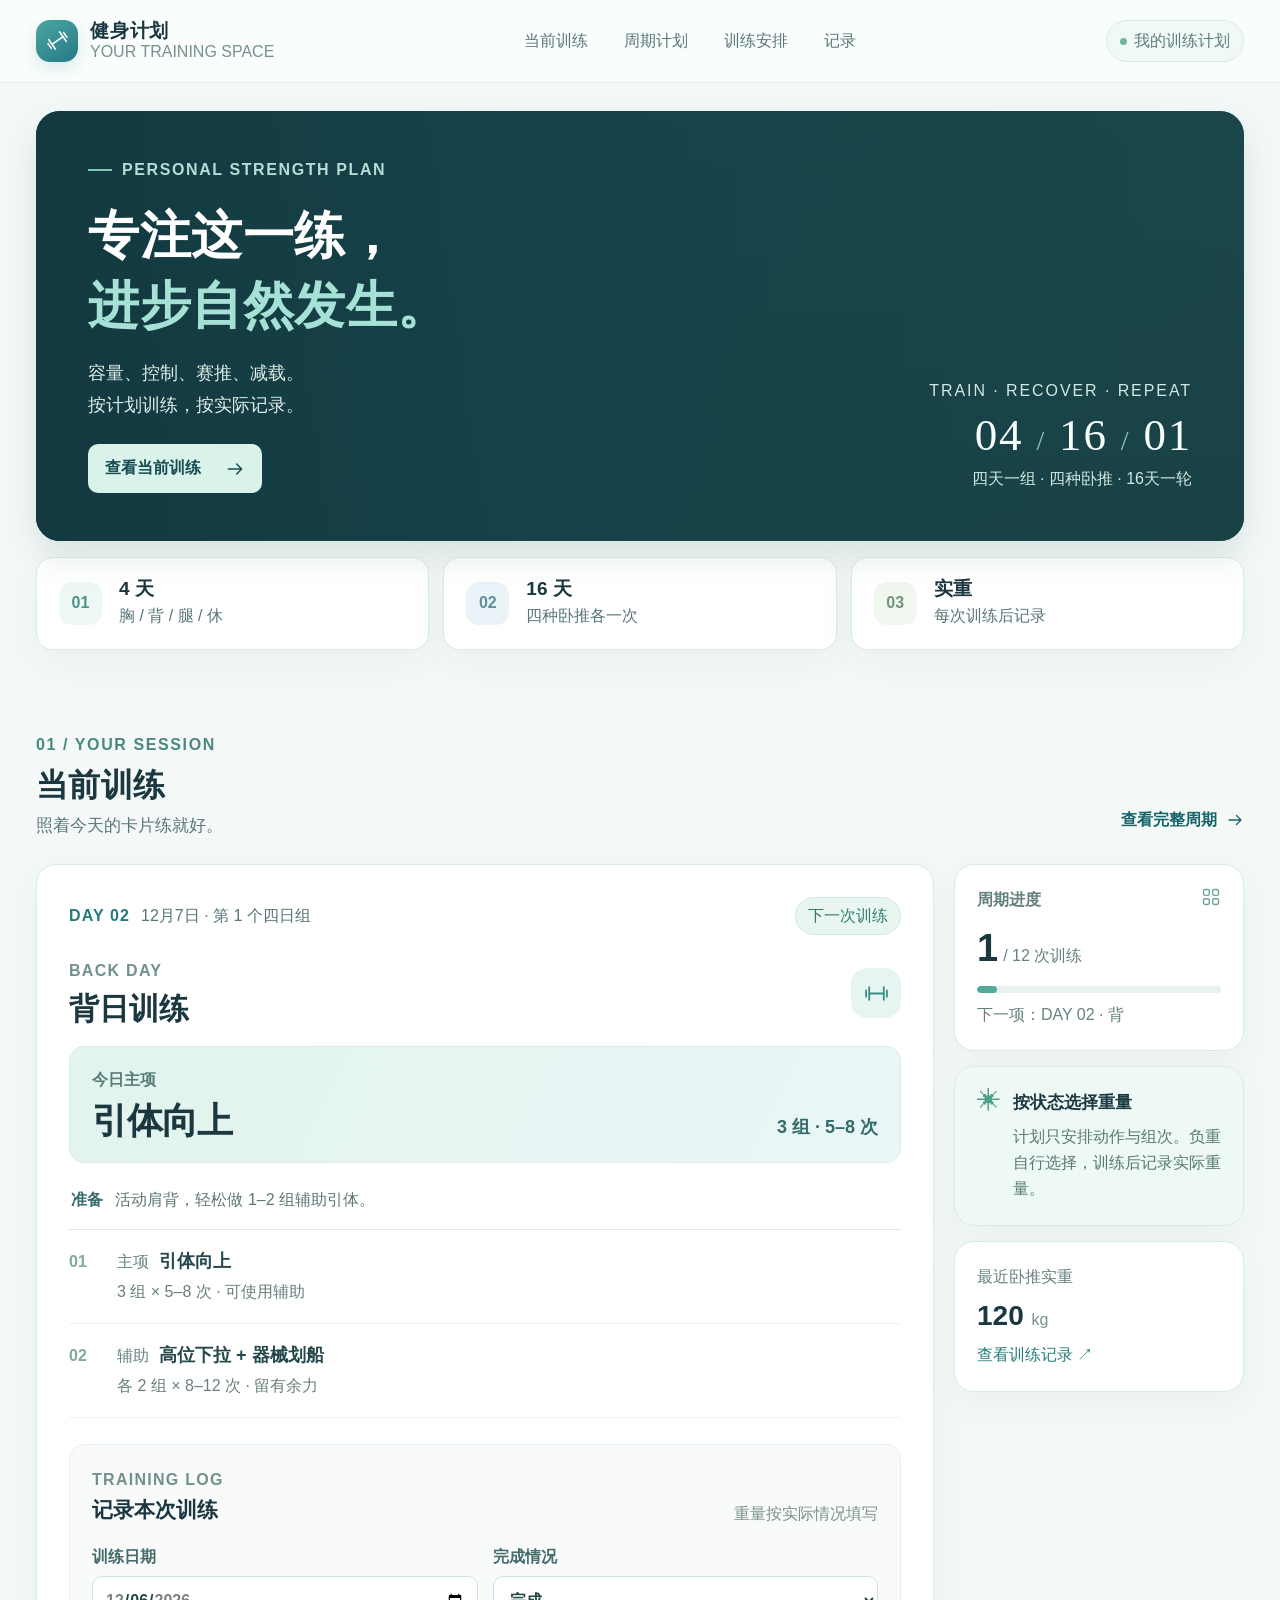
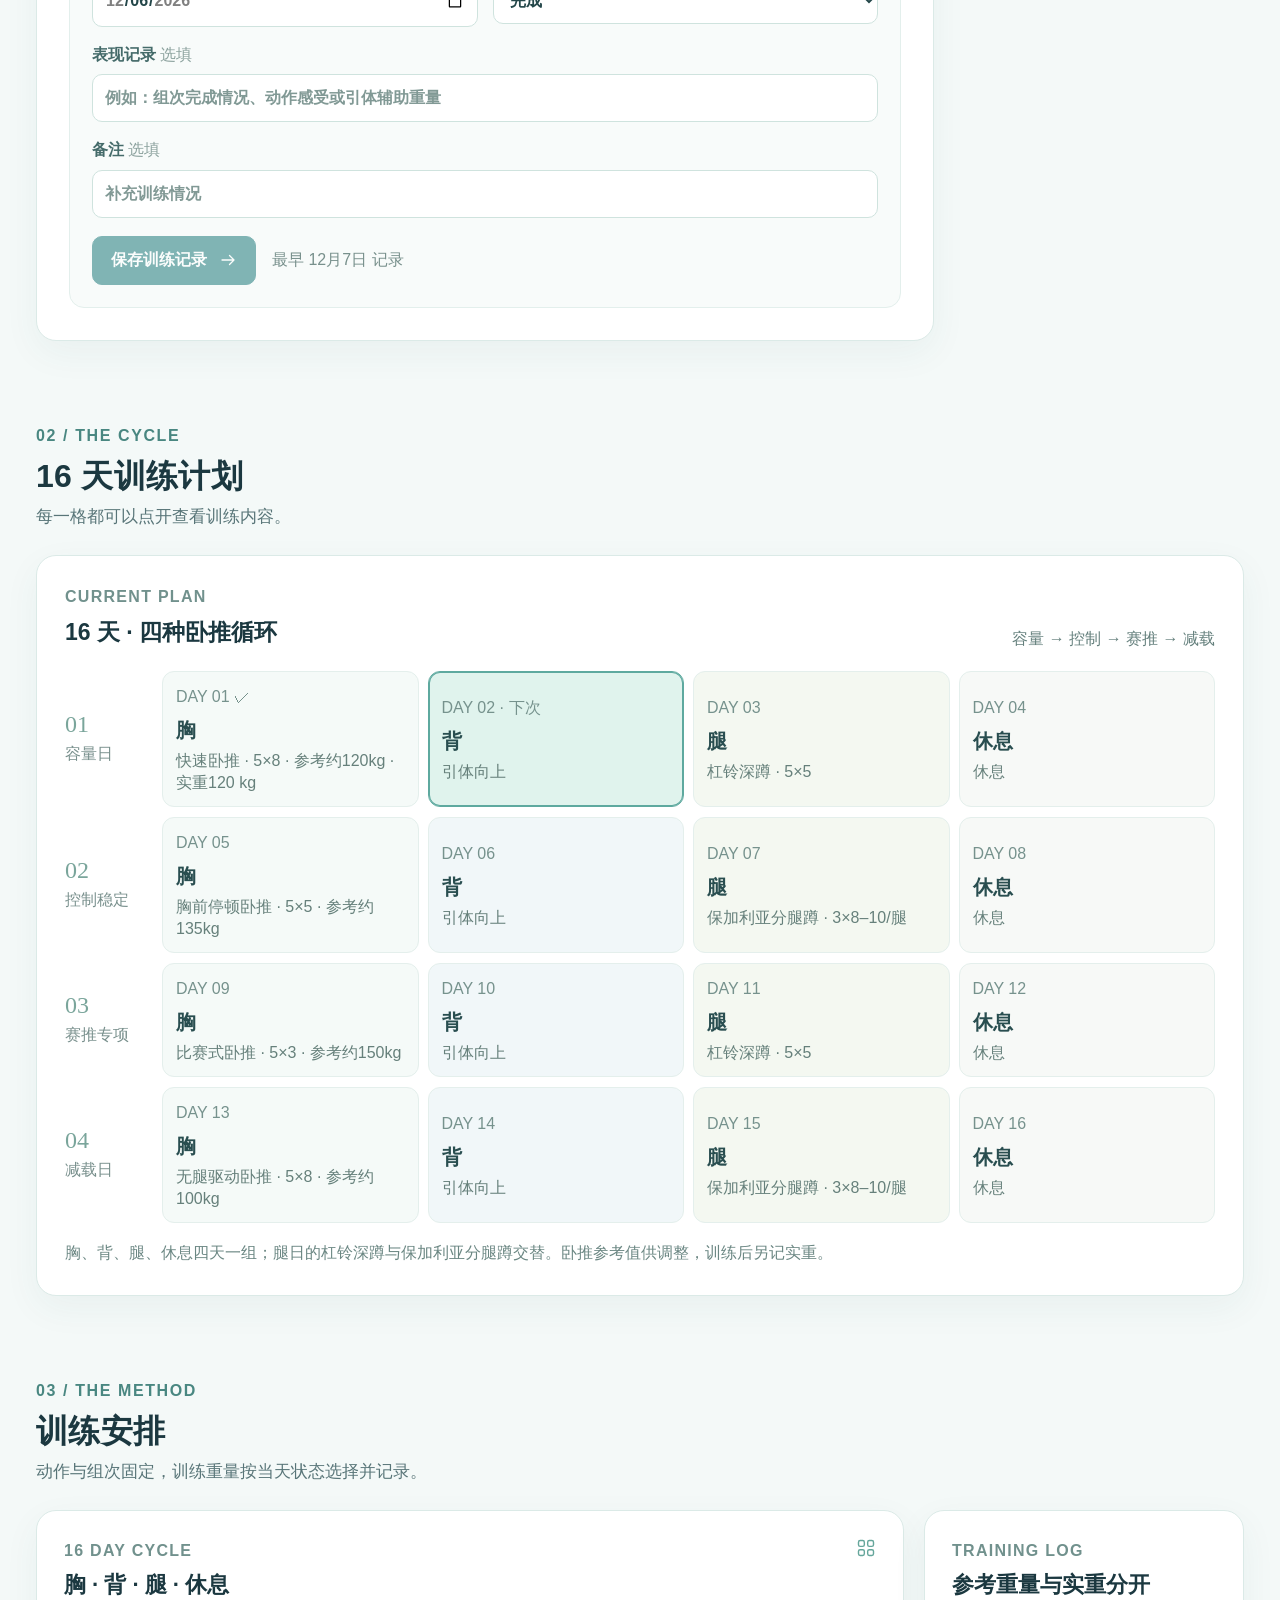
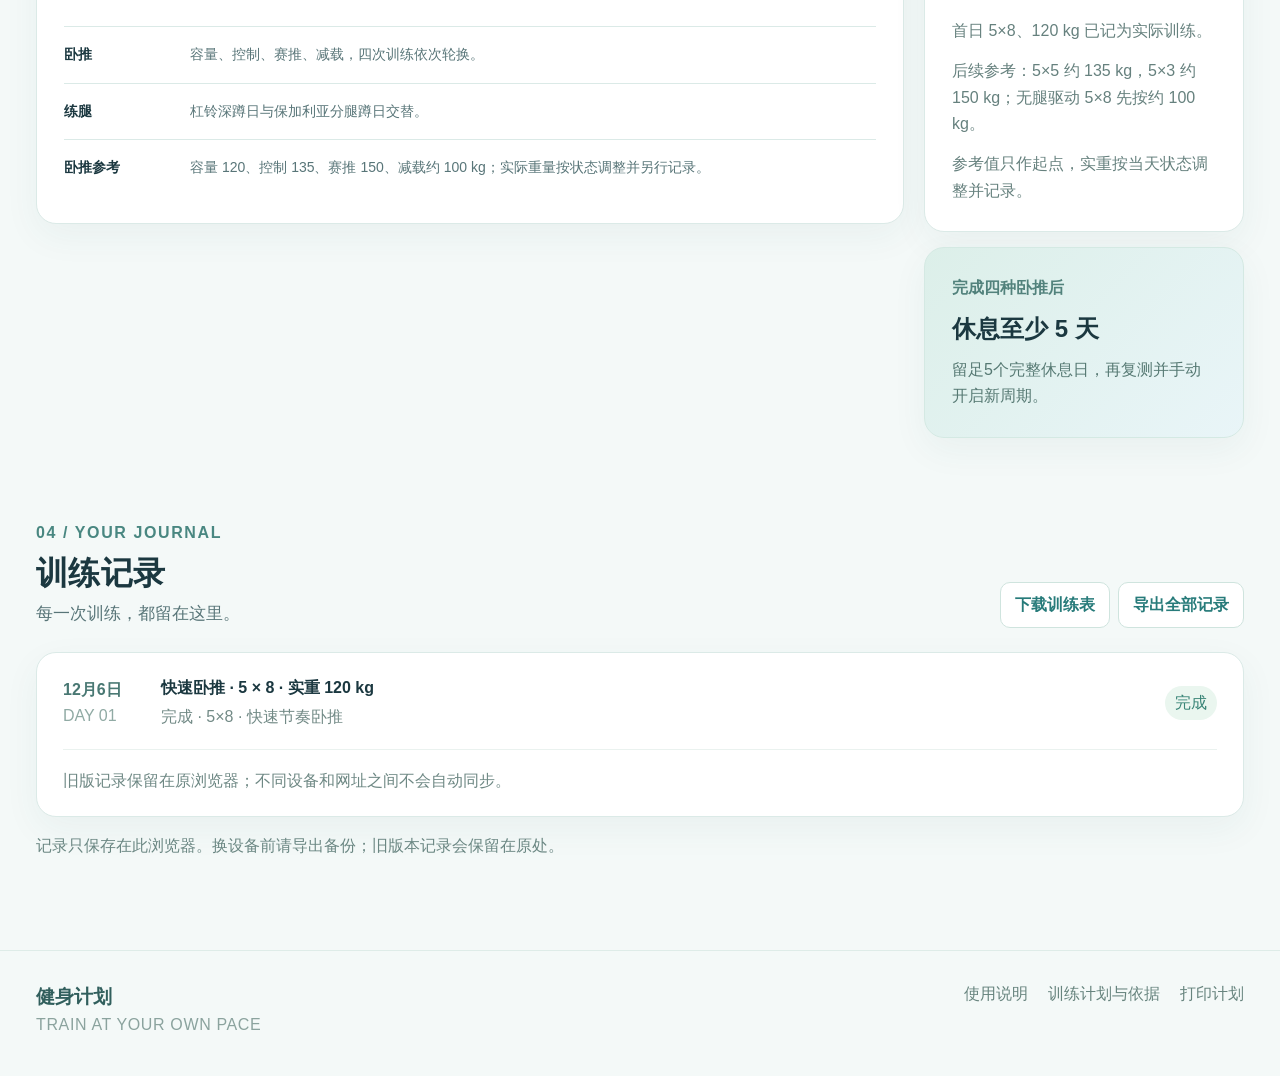
==== 项目资料/src/index.html @ 6c9c2553 "为卧推各日补充参考重量" ====
<!doctype html>
<html lang="zh-CN">
  <head>
    <meta charset="utf-8" />
    <meta name="viewport" content="width=device-width, initial-scale=1, viewport-fit=cover" />
    <meta name="theme-color" content="#f3f9f8" />
    <meta name="apple-mobile-web-app-title" content="健身计划" />
    <meta name="application-name" content="健身计划" />
    <meta property="og:title" content="健身计划" />
    <meta name="description" content="简单清晰的胸、背、腿训练计划，记录每次训练的实际重量与表现。" />
    <title>健身计划</title>
    <link rel="stylesheet" href="styles.css" />
  </head>
  <body>
    <svg class="svg-library" xmlns="http://www.w3.org/2000/svg" aria-hidden="true">
      <symbol id="i-barbell" viewBox="0 0 24 24"><path d="M2 9v6M5 6v12M19 6v12M22 9v6M5 12h14" /></symbol>
      <symbol id="i-arrow" viewBox="0 0 24 24"><path d="M4 12h16m-6-6 6 6-6 6" /></symbol>
      <symbol id="i-check" viewBox="0 0 24 24"><path d="m5 12 4 4L19 6" /></symbol>
      <symbol id="i-calendar" viewBox="0 0 24 24"><rect x="3" y="5" width="18" height="16" rx="2" /><path d="M7 3v4m10-4v4M3 10h18" /></symbol>
      <symbol id="i-settings" viewBox="0 0 24 24"><path d="M4 7h16M4 17h16M8 4v6m8 4v6" /></symbol>
      <symbol id="i-history" viewBox="0 0 24 24"><path d="M4 4h16v17H4zM8 9h8M8 13h8M8 17h5" /></symbol>
      <symbol id="i-grid" viewBox="0 0 24 24"><rect x="3" y="3" width="7" height="7" rx="2" /><rect x="14" y="3" width="7" height="7" rx="2" /><rect x="3" y="14" width="7" height="7" rx="2" /><rect x="14" y="14" width="7" height="7" rx="2" /></symbol>
    </svg>
    <header class="site-header">
      <div class="header-inner">
        <a class="brand" href="#top" aria-label="健身计划首页">
          <span class="brand-icon"><svg class="icon"><use href="#i-barbell" /></svg></span>
          <span><strong>健身计划</strong><small>YOUR TRAINING SPACE</small></span>
        </a>
        <nav class="desktop-nav" aria-label="主导航">
          <a href="#workout">当前训练</a><a href="#schedule">周期计划</a><a href="#settings">训练安排</a><a href="#history">记录</a>
        </nav>
        <span class="header-tag"><span class="status-dot"></span>我的训练计划</span>
      </div>
    </header>

    <main class="shell" id="top">
      <section class="hero" aria-labelledby="hero-title">
        <div class="hero-content">
          <p class="eyebrow hero-eyebrow"><span></span> PERSONAL STRENGTH PLAN</p>
          <h1 id="hero-title">专注这一练，<br /><em>进步自然发生。</em></h1>
          <p class="hero-copy">容量、控制、赛推、减载。<br />按计划训练，按实际记录。</p>
          <a href="#workout" class="hero-link">查看当前训练 <svg class="icon"><use href="#i-arrow" /></svg></a>
        </div>
        <div class="hero-detail"><span>TRAIN · RECOVER · REPEAT</span><strong>04 <i>/</i> 16 <i>/</i> 01</strong><small>四天一组 · 四种卧推 · 16天一轮</small></div>
      </section>

      <section class="rhythm-strip" aria-label="训练周期结构">
        <article><span class="rhythm-number">01</span><div><strong>4 天</strong><p>胸 / 背 / 腿 / 休</p></div></article>
        <article><span class="rhythm-number">02</span><div><strong>16 天</strong><p>四种卧推各一次</p></div></article>
        <article><span class="rhythm-number">03</span><div><strong>实重</strong><p>每次训练后记录</p></div></article>
      </section>

      <section class="section workout-section" id="workout" aria-labelledby="workout-title">
        <div class="section-head">
          <div><p class="eyebrow">01 / YOUR SESSION</p><h2 id="workout-title">当前训练</h2><p class="section-sub">照着今天的卡片练就好。</p></div>
          <a href="#schedule" class="section-link">查看完整周期 <svg class="icon"><use href="#i-arrow" /></svg></a>
        </div>
        <div class="workout-layout">
          <article class="session-card" id="sessionCard" aria-live="polite"></article>
          <aside class="session-side">
            <div class="side-card progress-card">
              <div class="side-card-heading"><span>周期进度</span><svg class="icon"><use href="#i-grid" /></svg></div>
              <div class="progress-total"><strong id="progressCount">0</strong><span id="progressDenominator">/ 12 次训练</span></div>
              <div class="progress-track" aria-hidden="true"><span id="progressBar"></span></div>
              <p id="progressText">下一项：容量日</p>
            </div>
            <div class="side-card focus-card"><span class="focus-marker">✳</span><div><strong>按状态选择重量</strong><p>计划只安排动作与组次。负重自行选择，训练后记录实际重量。</p></div></div>
            <div class="side-card compact-card"><span>最近卧推实重</span><strong id="summaryTm">待记录</strong><a href="#history">查看训练记录 ↗</a></div>
          </aside>
        </div>
      </section>

      <section class="section plan-section" id="schedule" aria-labelledby="schedule-title">
        <div class="section-head">
          <div><p class="eyebrow">02 / THE CYCLE</p><h2 id="schedule-title">16 天训练计划</h2><p class="section-sub">每一格都可以点开查看训练内容。</p></div>
        </div>
        <div class="schedule-panel">
          <div class="schedule-panel-head"><div><span class="mini-label">CURRENT PLAN</span><h3 id="roundTitle">第 1 轮</h3></div><span class="schedule-meta" id="roundMeta"></span></div>
          <div class="schedule-grid" id="scheduleGrid"></div>
          <p class="schedule-note" id="scheduleNote"></p>
        </div>
        <div class="print-only">
          <p>卧推日依次练快速容量、胸前停顿、赛推技术和无腿驱动减载；参考重量供调整，实重另行记录。</p>
          <p>背：引体向上、高位下拉、器械划船。</p>
          <p>腿日交替安排杠铃深蹲与保加利亚分腿蹲。</p>
          <p>四种卧推完成后休息至少5天，再开启新周期。</p>
          <div id="printSchedule"></div>
        </div>
      </section>

      <section class="section" id="settings" aria-labelledby="settings-title">
        <div class="section-head"><div><p class="eyebrow">03 / THE METHOD</p><h2 id="settings-title">训练安排</h2><p class="section-sub">动作与组次固定，训练重量按当天状态选择并记录。</p></div></div>
        <div class="settings-layout">
          <div class="settings-card">
            <div class="card-title"><div><span class="card-kicker">16 DAY CYCLE</span><h3>胸 · 背 · 腿 · 休息</h3></div><svg class="icon"><use href="#i-grid" /></svg></div>
            <div class="method-list">
              <p><strong>卧推</strong><span>容量、控制、赛推、减载，四次训练依次轮换。</span></p>
              <p><strong>练腿</strong><span>杠铃深蹲日与保加利亚分腿蹲日交替。</span></p>
              <p><strong>卧推参考</strong><span>容量 120、控制 135、赛推 150、减载约 100 kg；实际重量按状态调整并另行记录。</span></p>
            </div>
          </div>
          <aside class="settings-aside">
            <div class="formula-card"><span class="card-kicker">TRAINING LOG</span><h3>参考重量与实重分开</h3><p>首日 5×8、120 kg 已记为实际训练。</p><p>后续参考：5×5 约 135 kg，5×3 约 150 kg；无腿驱动 5×8 先按约 100 kg。</p><p>参考值只作起点，实重按当天状态调整并记录。</p></div>
            <div class="finish-card"><span>完成四种卧推后</span><strong>休息至少 5 天</strong><p>留足5个完整休息日，再复测并手动开启新周期。</p></div>
          </aside>
        </div>
      </section>

      <section class="section history-section" id="history" aria-labelledby="history-title">
        <div class="section-head"><div><p class="eyebrow">04 / YOUR JOURNAL</p><h2 id="history-title">训练记录</h2><p class="section-sub">每一次训练，都留在这里。</p></div><div class="history-actions"><button type="button" class="outline-button" id="exportCsv">下载训练表</button><button type="button" class="outline-button" id="exportJson">导出全部记录</button></div></div>
        <div class="history-card"><div id="historyList"></div><div class="legacy-note" id="legacyNote"></div></div>
        <div class="reset-card" id="cycleFinish" hidden>
          <div><p class="eyebrow">NEXT CHAPTER</p><h3>这一周期完成了</h3><p id="finishDescription"></p></div>
          <form id="nextCycleForm" class="next-cycle-form">
            <label>下一周期开始日期<input id="nextStart" type="date" required /></label>
            <button type="submit" class="primary-button">保存并开启新周期</button><p class="form-message" id="cycleStatus" role="status"></p>
          </form>
        </div>
        <p class="data-note">记录只保存在此浏览器。换设备前请导出备份；旧版本记录会保留在原处。</p>
      </section>
    </main>
    <footer class="site-footer"><div class="shell footer-inner"><span>健身计划 <small>TRAIN AT YOUR OWN PACE</small></span><div><a href="../docs/使用说明.md" download="使用说明.md">使用说明</a><a href="../docs/重建计划与研究依据.md" download="训练计划与依据.md">训练计划与依据</a><button type="button" id="printButton">打印计划</button></div></div></footer>
    <nav class="mobile-nav" aria-label="手机导航">
      <a href="#workout"><svg class="icon"><use href="#i-barbell" /></svg><span>训练</span></a><a href="#schedule"><svg class="icon"><use href="#i-calendar" /></svg><span>计划</span></a><a href="#settings"><svg class="icon"><use href="#i-settings" /></svg><span>设置</span></a><a href="#history"><svg class="icon"><use href="#i-history" /></svg><span>记录</span></a>
    </nav>
    <script src="training.js"></script>
    <script src="app.js"></script>
    <script src="mobile.js"></script>
  </body>
</html>
---- 项目资料/src/styles.css ----
:root {
  color-scheme: light;
  --ink: #1b3840;
  --muted: #587578;
  --subtle: #789391;
  --line: #dbeae7;
  --paper: #f4f9f8;
  --card: #ffffff;
  --mint: #dff3ed;
  --teal: #247b7e;
  --teal-dark: #17636a;
  --blue: #eaf4f7;
  --shadow: 0 12px 36px rgba(44, 94, 96, .055);
}
* { box-sizing: border-box; }
html { scroll-behavior: smooth; font-size: 16px; scroll-padding-top: 100px; -webkit-text-size-adjust: 100%; }
body { margin: 0; color: var(--ink); background: var(--paper); font-family: -apple-system, BlinkMacSystemFont, "Segoe UI", "Noto Sans CJK SC", "Microsoft YaHei", sans-serif; font-size: 16px; line-height: 1.65; -webkit-font-smoothing: antialiased; overflow-wrap: anywhere; }
button, input, select, textarea { font: inherit; }
button, a { -webkit-tap-highlight-color: transparent; touch-action: manipulation; }
button { cursor: pointer; }
button:disabled { cursor: not-allowed; opacity: .56; }
a { color: inherit; }
button:focus-visible, a:focus-visible, input:focus-visible, select:focus-visible, summary:focus-visible { outline: 3px solid #3a999b; outline-offset: 3px; }
::selection { background: #caeae2; color: #174e55; }
h1, h2, h3, h4, p { margin: 0; }
[hidden] { display: none !important; }
.svg-library { position: absolute; width: 0; height: 0; overflow: hidden; }
.icon { width: 20px; height: 20px; fill: none; stroke: currentColor; stroke-width: 1.7; stroke-linecap: round; stroke-linejoin: round; flex: 0 0 auto; }
.shell, .header-inner { width: min(1240px, calc(100% - 72px)); margin-inline: auto; }
.site-header { position: sticky; top: 0; z-index: 20; background: #f9fdfc; border-bottom: 1px solid #e2efec; }
.header-inner { display: flex; align-items: center; gap: 36px; min-height: 82px; }
.brand { display: inline-flex; align-items: center; gap: 12px; text-decoration: none; flex-shrink: 0; }
.brand-icon { width: 42px; height: 42px; display: grid; place-items: center; border-radius: 14px; background: linear-gradient(145deg, #4ba6a1, #267987); color: #fff; box-shadow: 0 6px 15px #277e8125; }
.brand-icon .icon { transform: rotate(-35deg); width: 23px; height: 23px; }
.brand strong { display: block; font-size: 19px; line-height: 1.25; letter-spacing: .04em; }
.brand small { display: block; font-size: 16px; line-height: 1.3; color: #78918f; transform-origin: left; }
.desktop-nav { display: flex; align-items: center; justify-content: center; gap: 36px; flex: 1; }
.desktop-nav a { text-decoration: none; color: #5a7778; font-weight: 550; padding-block: 8px; }
.desktop-nav a:hover { color: var(--teal-dark); }
.header-tag { color: #5c7d7b; white-space: nowrap; border: 1px solid #d8eae6; background: #f1f9f6; border-radius: 999px; padding: 7px 13px; }
.status-dot { display: inline-block; width: 7px; height: 7px; border-radius: 50%; background: #6eb5a3; margin-right: 7px; vertical-align: middle; }
.hero { position: relative; isolation: isolate; overflow: hidden; border-radius: 24px; margin-top: 28px; min-height: 368px; display: flex; justify-content: space-between; align-items: flex-end; padding: 48px 52px; background: #1a464e url("assets/bench-hero.webp") center 56% / cover no-repeat; color: #fff; box-shadow: 0 15px 35px rgba(24, 75, 79, .13); }
.hero::before { content: ""; position: absolute; inset: 0; z-index: -1; background: linear-gradient(90deg, rgba(20, 57, 64, .97), rgba(21, 67, 73, .88) 45%, rgba(28, 71, 72, .55) 100%), linear-gradient(0deg, rgba(19, 51, 57, .55), transparent); }
.eyebrow { font-size: 16px; font-weight: 700; letter-spacing: .1em; color: #498781; line-height: 1.4; }
.hero-eyebrow { color: #b4ddd5; display: flex; align-items: center; gap: 10px; }
.hero-eyebrow span { width: 24px; height: 2px; background: #80c7ba; }
.hero h1 { font-size: clamp(36px, 4vw, 52px); letter-spacing: .01em; line-height: 1.35; margin-top: 20px; font-weight: 760; }
.hero h1 em { color: #a6e1d5; font-style: normal; }
.hero-copy { color: #e1efeb; font-size: 18px; line-height: 1.8; margin-top: 17px; }
.hero-link { display: inline-flex; align-items: center; gap: 24px; background: #d9f2ea; color: #174c52; padding: 11px 17px; border-radius: 10px; text-decoration: none; font-weight: 700; margin-top: 23px; min-height: 48px; }
.hero-link:hover { background: #f2fffa; }
.hero-detail { text-align: right; color: #d2e9e2; display: grid; justify-items: end; gap: 4px; }
.hero-detail > span { font-size: 16px; letter-spacing: .12em; }
.hero-detail strong { font: 400 45px/1.2 Georgia, serif; letter-spacing: .04em; color: #f6fffb; }
.hero-detail strong i { font-style: normal; color: #8dc2b9; font-size: 28px; }
.hero-detail small { font-size: 16px; }
.rhythm-strip { display: grid; grid-template-columns: repeat(3, minmax(0, 1fr)); gap: 14px; margin-top: 16px; }
.rhythm-strip article { display: flex; align-items: center; gap: 17px; min-width: 0; background: #fff; border: 1px solid var(--line); border-radius: 16px; padding: 19px 22px; box-shadow: var(--shadow); }
.rhythm-number { display: grid; place-items: center; flex: 0 0 auto; width: 43px; height: 43px; border-radius: 13px; background: #edf8f4; color: #4b9289; font-weight: 700; }
.rhythm-strip article:nth-child(2) .rhythm-number { background: #eaf4f8; color: #5f8e9a; }
.rhythm-strip article:nth-child(3) .rhythm-number { background: #f0f7ef; color: #739478; }
.rhythm-strip strong { display: block; font-size: 19px; line-height: 1.3; }
.rhythm-strip p { color: var(--muted); margin-top: 2px; }
.section { padding-top: 84px; }
.section-head { display: flex; justify-content: space-between; align-items: end; gap: 22px; margin-bottom: 24px; }
.section-head h2 { font-size: 32px; letter-spacing: .01em; line-height: 1.4; margin-top: 7px; }
.section-sub { color: var(--muted); margin-top: 4px; font-size: 17px; }
.section-link { display: inline-flex; align-items: center; gap: 9px; color: var(--teal-dark); text-decoration: none; font-weight: 650; padding: 7px 0; white-space: nowrap; }
.section-link .icon { width: 18px; }
.workout-layout { display: grid; grid-template-columns: minmax(0, 1fr) 290px; align-items: start; gap: 20px; }
.session-card, .side-card, .schedule-panel, .settings-card, .formula-card, .finish-card, .history-card, .reset-card { background: var(--card); border: 1px solid var(--line); border-radius: 20px; box-shadow: var(--shadow); }
.session-card { padding: 32px; min-width: 0; }
.session-topline, .session-hero { display: flex; align-items: center; justify-content: space-between; gap: 12px; }
.session-topline > div { display: flex; gap: 11px; align-items: center; flex-wrap: wrap; }
.session-number { color: var(--teal); font-weight: 750; letter-spacing: .07em; }
.session-date { color: var(--muted); }
.session-pill { color: #347b71; background: #e9f6f0; border: 1px solid #d2eae1; border-radius: 999px; padding: 5px 12px; white-space: nowrap; }
.session-hero { margin: 23px 0 18px; }
.session-hero p, .card-kicker, .mini-label { color: #71918d; font-size: 16px; font-weight: 700; letter-spacing: .08em; }
.session-hero h3 { font-size: 30px; line-height: 1.3; margin-top: 4px; }
.session-icon { width: 50px; height: 50px; display: grid; place-items: center; border-radius: 16px; color: #398b87; background: #e7f5f0; }
.session-icon .icon { width: 25px; height: 25px; }
.main-lift { display: flex; justify-content: space-between; gap: 16px; align-items: end; background: linear-gradient(115deg, #e2f4ed, #eaf6f7); border: 1px solid #d9ece5; border-radius: 15px; padding: 20px 22px; }
.main-lift > div { display: flex; flex-direction: column; }
.main-lift > div > span { color: #567c78; font-weight: 600; }
.main-lift strong { font-size: 36px; letter-spacing: -.025em; line-height: 1.2; margin-top: 6px; }
.main-lift strong span { color: #7ba8a0; font-weight: 400; }
.main-lift p { color: #356c6b; font-size: 18px; font-weight: 700; text-align: right; }
.warmup-box { margin-top: 20px; border: 1px solid #deeeea; background: #f7fbf9; border-radius: 13px; padding: 17px 19px; }
.warmup-box > div { display: flex; flex-wrap: wrap; align-items: baseline; gap: 5px 12px; }
.warmup-kicker { color: #39867d; font-weight: 700; }
.warmup-box p, .ramp-line { color: #5c7776; margin-top: 8px; }
.ramp-line { padding: 15px 2px; line-height: 1.7; }
.ramp-line b { color: #396d6b; margin-right: 8px; }
.exercise-list { border-top: 1px solid var(--line); }
.exercise-row { display: grid; grid-template-columns: 36px minmax(0, 1fr); gap: 12px; padding: 17px 0; border-bottom: 1px solid #edf3f1; }
.exercise-index { color: #80aaa1; font-weight: 700; padding-top: 2px; }
.exercise-main { min-width: 0; }
.exercise-label { color: #658481; display: inline-block; margin-right: 10px; }
.exercise-main strong { color: #24484b; font-size: 18px; }
.exercise-main small { display: block; color: #69807e; margin-top: 3px; font-size: 16px; }
.choice-label { display: flex; flex-wrap: wrap; align-items: center; gap: 10px; color: #63817d; margin-top: 10px; }
.choice-label select { width: min(100%, 240px); padding: 8px 32px 8px 12px; min-height: 44px; }
.session-side { display: grid; gap: 15px; }
.side-card { padding: 22px; }
.side-card-heading { display: flex; justify-content: space-between; color: #63807e; font-weight: 650; }
.side-card-heading .icon { color: #6ca49d; }
.progress-total { display: flex; align-items: baseline; gap: 5px; margin-top: 13px; }
.progress-total strong { font: 600 38px/1.2 Arial, sans-serif; }
.progress-total span, .progress-card p { color: #66817f; }
.progress-card p { margin-top: 9px; }
.progress-track { height: 7px; border-radius: 99px; background: #e7f1ef; overflow: hidden; margin-top: 14px; }
.progress-track span { display: block; height: 100%; width: 0; background: #55a99a; border-radius: inherit; }
.focus-card { background: #eef8f4; display: flex; align-items: start; gap: 12px; }
.focus-marker { color: #4f9e8a; font-size: 24px; line-height: 1; }
.focus-card strong { font-size: 17px; }
.focus-card p { color: #587a73; margin-top: 6px; }
.compact-card > span, .compact-card > strong { display: block; }
.compact-card > span { color: #65807e; }
.compact-card strong { font-size: 28px; line-height: 1.3; margin-top: 8px; }
.compact-card strong small { font-size: 16px; color: #77918d; font-weight: 500; }
.compact-card a { display: inline-block; color: #287e7d; margin-top: 8px; text-decoration: none; }
.record-form { margin-top: 26px; padding: 22px; background: #f8fbfa; border: 1px solid #e3efec; border-radius: 15px; }
.record-title { display: flex; align-items: end; justify-content: space-between; flex-wrap: wrap; gap: 8px; margin-bottom: 16px; }
.record-title h4 { font-size: 21px; }
.record-title > span { color: #7a918e; }
.record-fields, .form-grid, .next-cycle-form { display: grid; grid-template-columns: repeat(2, minmax(0, 1fr)); gap: 15px; }
label { display: block; min-width: 0; font-weight: 650; color: #456b6a; }
label > span { color: #8ca29e; font-weight: 500; }
label > small { display: block; color: #6d8884; font-weight: 400; font-size: 16px; margin-top: 5px; }
input, select { display: block; width: 100%; min-width: 0; min-height: 48px; border: 1px solid #cfe3de; border-radius: 10px; padding: 10px 12px; background: #fff; color: #24474a; margin-top: 6px; }
input::placeholder { color: #819995; opacity: 1; }
input:disabled, select:disabled { color: #6c8580; background: #f1f6f4; }
.full-field { grid-column: 1 / -1; }
.record-actions, .form-footer { display: flex; align-items: center; flex-wrap: wrap; gap: 12px 16px; margin-top: 18px; }
.record-actions > span { color: #78908c; }
.primary-button { display: inline-flex; align-items: center; justify-content: center; gap: 12px; min-height: 48px; padding: 10px 18px; color: #fff; font-weight: 700; background: #237d7f; border: 1px solid #237d7f; border-radius: 10px; }
.primary-button:hover:not(:disabled) { background: #17696e; }
.primary-button .icon { width: 18px; }
.form-message { color: #226d70; }
.form-message:not(:empty) { margin-top: 8px; }
.preview-note, .completed-note, .mini-warning { padding: 15px 17px; border-radius: 12px; margin-top: 20px; background: #edf7f4; color: #4e7670; }
.completed-note { display: flex; align-items: start; gap: 10px; }
.completed-note .icon { color: #3c9887; margin-top: 3px; }
.completed-note p { margin-top: 3px; }
.mini-warning { background: #fff7e9; color: #775c2c; }
.rest-message { display: flex; align-items: start; gap: 14px; padding: 24px 2px 2px; }
.rest-message > span { display: grid; place-items: center; width: 42px; height: 42px; flex-shrink: 0; background: #e8f5f0; border-radius: 14px; font-size: 24px; color: #62a897; }
.rest-message strong { font-size: 18px; }
.rest-message p { color: var(--muted); margin-top: 4px; }
.round-tabs { display: flex; padding: 4px; border: 1px solid #dceae7; background: #fff; border-radius: 12px; flex-wrap: wrap; }
.round-tabs button { color: #5b7877; background: transparent; border: 0; border-radius: 8px; padding: 8px 17px; }
.round-tabs button.active { background: #dff2ec; color: #216f70; font-weight: 700; }
.schedule-panel { padding: 28px; }
.schedule-panel-head { display: flex; align-items: end; justify-content: space-between; gap: 14px; flex-wrap: wrap; margin-bottom: 19px; }
.schedule-panel-head h3 { font-size: 23px; margin-top: 4px; }
.schedule-meta { color: #65807d; }
.schedule-grid { display: grid; gap: 10px; }
.schedule-row { display: grid; grid-template-columns: 85px minmax(0, 1fr); gap: 12px; align-items: center; }
.schedule-row-label { display: flex; flex-direction: column; align-items: start; color: #79908d; }
.schedule-row-label strong { color: #7aa59b; font: 500 24px/1.1 Georgia, serif; }
.schedule-row-label span { margin-top: 4px; }
.schedule-cells { display: grid; grid-template-columns: repeat(4, minmax(0, 1fr)); gap: 9px; }
.schedule-cell { min-width: 0; text-align: left; background: #f5faf8; border: 1px solid #e4efec; border-radius: 12px; color: #416665; padding: 12px 13px; transition: border-color .18s, transform .18s, background .18s; }
.schedule-cell:hover { transform: translateY(-2px); border-color: #8dcac0; }
.schedule-cell.selected { border-color: #5ea99f; background: #e4f5ef; box-shadow: inset 0 0 0 1px #5ea99f; }
.schedule-cell.back { background: #f1f7f9; }
.schedule-cell.legs { background: #f4f8f1; }
.schedule-cell.rest { background: #f7f9f7; }
.schedule-cell.selected { background: #e0f3ed; }
.schedule-cell span, .schedule-cell strong, .schedule-cell small { display: block; }
.schedule-cell span { color: #76928d; font-size: 16px; }
.schedule-cell strong { font-size: 20px; color: #294e50; margin: 3px 0; }
.schedule-cell small { font-size: 16px; color: #66807b; line-height: 1.4; }
.schedule-note, .small-note, .data-note { color: #6b8783; margin-top: 17px; }
.settings-layout { display: grid; grid-template-columns: minmax(0, 1fr) 320px; gap: 20px; align-items: start; }
.settings-card, .formula-card, .finish-card { padding: 27px; }
.method-list { display: grid; gap: 0; margin-top: 19px; }
.method-list p { display: grid; grid-template-columns: 112px minmax(0, 1fr); gap: 14px; padding: 16px 0; margin: 0; border-top: 1px solid var(--line); color: var(--muted); }
.method-list strong { color: var(--ink); font-size: 14px; }
.method-list span { font-size: 14px; line-height: 1.7; }
.card-title { display: flex; align-items: start; justify-content: space-between; gap: 12px; margin-bottom: 22px; }
.card-title h3, .formula-card h3 { font-size: 22px; margin-top: 3px; }
.card-title > .icon { color: #65a69b; }
.form-grid { gap: 19px; }
.bench-input-heading { display: flex; align-items: center; justify-content: space-between; flex-wrap: wrap; gap: 8px 16px; padding-top: 6px; }
.bench-input-heading strong { color: #315e5c; }
.text-action { border: 0; padding: 0; background: transparent; color: #267b7a; text-decoration: underline; text-underline-offset: 3px; }
.settings-aside { display: grid; gap: 15px; }
.formula-row { display: flex; justify-content: space-between; gap: 10px; padding: 14px 0; border-bottom: 1px solid #e8f1ee; }
.formula-row span { color: #64817d; }
.formula-row strong { text-align: right; font-weight: 650; }
.formula-card p { color: #66817e; margin-top: 14px; }
.finish-card { background: linear-gradient(135deg, #dcefe9, #e9f5f8); border-color: #d4e9e3; }
.finish-card > span { display: block; color: #52827c; font-weight: 650; }
.finish-card strong { display: block; font-size: 24px; margin-top: 8px; }
.finish-card p { color: #567973; margin-top: 8px; }
.history-actions { display: flex; flex-wrap: wrap; gap: 8px; }
.outline-button { color: #277b7a; background: #fff; border: 1px solid #cfe4de; border-radius: 10px; padding: 9px 14px; min-height: 46px; font-weight: 650; }
.outline-button:hover { background: #eef8f5; }
.history-card { padding: 4px 26px; }
.history-row { display: grid; grid-template-columns: 84px minmax(0, 1fr) auto; align-items: center; gap: 14px; padding: 18px 0; border-bottom: 1px solid #eaf2ef; }
.history-day { color: #497873; font-weight: 650; }
.history-day small { display: block; color: #90aaa4; font-size: 16px; font-weight: 400; }
.history-row p { color: #728a86; margin-top: 3px; }
.history-result { color: #388476; background: #eaf6ef; border-radius: 999px; padding: 4px 10px; white-space: nowrap; }
.history-result.caution { color: #8b6531; background: #fbf3e5; }
.empty-history { padding: 36px 0 27px; text-align: center; }
.empty-history > span { display: grid; place-items: center; width: 46px; height: 46px; margin: 0 auto 12px; color: #61a797; background: #eaf7f1; border-radius: 15px; font-size: 25px; }
.empty-history strong { font-size: 18px; }
.empty-history p { color: #7b928d; margin-top: 4px; }
.archive-item { border-bottom: 1px solid #eaf2ef; padding: 14px 0; }
.archive-item summary { color: #3d7975; cursor: pointer; }
.legacy-note { color: #6e8884; padding: 18px 0; }
.legacy-note summary { cursor: pointer; color: #3d7975; }
.legacy-note p { margin-top: 10px; }
.legacy-group { margin-top: 16px; }
.legacy-record { display: grid; gap: 3px; border-top: 1px solid #eaf2ef; padding: 12px 0; }
.legacy-record strong { color: #3b6764; }
.reset-card { margin-top: 16px; padding: 28px; background: #eef8f5; border-color: #d5eae4; }
.reset-card h3 { font-size: 24px; margin-top: 5px; }
.reset-card > div > p:last-child { color: #5a7c75; margin-top: 5px; }
.next-cycle-form { margin-top: 20px; }
.next-cycle-form .primary-button { align-self: end; }
.data-note { margin-top: 16px; }
.site-footer { margin-top: 90px; border-top: 1px solid #deece8; padding: 30px 0 38px; }
.footer-inner { display: flex; justify-content: space-between; align-items: start; gap: 20px; flex-wrap: wrap; }
.footer-inner > span { color: #315f5d; font-size: 19px; font-weight: 700; }
.footer-inner > span small { display: block; color: #8ba39e; font-size: 16px; letter-spacing: .04em; font-weight: 400; }
.footer-inner > div { display: flex; gap: 20px; flex-wrap: wrap; }
.footer-inner a, .footer-inner button { color: #67847e; text-decoration: none; background: transparent; border: 0; padding: 0; }
.mobile-nav, .print-only { display: none; }
@media (max-width: 900px) {
  .desktop-nav { gap: 18px; }
  .header-tag { display: none; }
  .workout-layout { grid-template-columns: minmax(0, 1fr) 240px; }
  .settings-layout { grid-template-columns: minmax(0, 1fr); }
  .settings-aside { grid-template-columns: repeat(2, minmax(0, 1fr)); }
}
@media (max-width: 680px) {
  html { scroll-padding-top: 80px; }
  body { padding-bottom: calc(76px + env(safe-area-inset-bottom, 0px)); }
  .shell, .header-inner { width: calc(100% - 32px); }
  .header-inner { min-height: 68px; }
  .brand-icon { width: 38px; height: 38px; border-radius: 12px; }
  .brand strong { font-size: 18px; }
  .brand small { font-size: 16px; }
  .desktop-nav { display: none; }
  .hero { min-height: 325px; padding: 29px 25px; margin-top: 16px; border-radius: 19px; display: block; }
  .hero::before { background: linear-gradient(90deg, rgba(20, 57, 64, .97), rgba(24, 68, 73, .84)), linear-gradient(0deg, rgba(19, 51, 57, .55), transparent); }
  .hero h1 { font-size: clamp(30px, 8vw, 38px); margin-top: 16px; }
  .hero-copy { font-size: 17px; margin-top: 13px; }
  .hero-link { margin-top: 18px; }
  .hero-detail { display: none; }
  .rhythm-strip { grid-template-columns: repeat(3, minmax(0, 1fr)); gap: 8px; margin-top: 10px; }
  .rhythm-strip article { display: block; padding: 13px 10px; border-radius: 13px; }
  .rhythm-number { width: 32px; height: 32px; border-radius: 10px; margin-bottom: 9px; }
  .rhythm-strip strong { font-size: 17px; }
  .rhythm-strip p { font-size: 16px; line-height: 1.5; }
  .section { padding-top: 58px; }
  .section-head { align-items: start; flex-direction: column; gap: 13px; margin-bottom: 18px; }
  .section-head h2 { font-size: 28px; }
  .section-link { padding: 0; }
  .workout-layout { grid-template-columns: minmax(0, 1fr); gap: 12px; }
  .session-card { padding: 22px 19px; border-radius: 17px; }
  .session-side { grid-template-columns: 1fr 1fr; gap: 10px; }
  .side-card { padding: 17px; border-radius: 15px; }
  .focus-card { grid-column: 1 / -1; grid-row: 2; }
  .session-hero { margin: 19px 0 16px; }
  .session-hero h3 { font-size: 27px; }
  .main-lift { padding: 17px; }
  .main-lift strong { font-size: 31px; }
  .main-lift p { font-size: 16px; }
  .record-form { padding: 17px; }
  .record-actions .primary-button { width: 100%; }
  .schedule-panel, .settings-card, .formula-card, .finish-card, .reset-card { padding: 20px; border-radius: 17px; }
  .method-list p { grid-template-columns: 82px minmax(0, 1fr); gap: 10px; }
  .schedule-row { grid-template-columns: minmax(0, 1fr); gap: 7px; }
  .schedule-row-label { display: flex; flex-direction: row; align-items: center; gap: 8px; }
  .schedule-row-label strong { font-size: 19px; }
  .schedule-row-label span { margin: 0; }
  .schedule-cells { grid-template-columns: repeat(2, minmax(0, 1fr)); }
  .schedule-cell { padding: 10px 12px; }
  .schedule-cell span { font-size: 16px; }
  .schedule-cell strong { display: inline-block; font-size: 18px; margin: 3px 8px 0 0; }
  .schedule-cell small { display: inline-block; font-size: 16px; overflow-wrap: anywhere; }
  .settings-aside { grid-template-columns: minmax(0, 1fr); }
  .history-card { padding-inline: 18px; }
  .history-row { grid-template-columns: 68px minmax(0, 1fr); gap: 10px; }
  .history-result { grid-column: 2; justify-self: start; }
  .site-footer { margin-top: 60px; }
  .mobile-nav { position: fixed; inset: auto 0 0; z-index: 30; display: grid; grid-template-columns: repeat(4, minmax(0, 1fr)); padding: 6px max(10px, env(safe-area-inset-right, 0px)) calc(6px + env(safe-area-inset-bottom, 0px)) max(10px, env(safe-area-inset-left, 0px)); background: #fbfefd; border-top: 1px solid #dcebe7; box-shadow: 0 -5px 25px rgba(42, 87, 86, .05); }
  .mobile-nav a { display: flex; flex-direction: column; align-items: center; justify-content: center; gap: 1px; min-height: 60px; color: #718e89; text-decoration: none; border-radius: 10px; line-height: 1.35; }
  .mobile-nav a.active { color: #206f70; background: #e3f3ed; font-weight: 700; }
  .mobile-nav .icon { width: 21px; height: 21px; }
}
@media (max-width: 380px) {
  .rhythm-strip article { padding-inline: 8px; }
  .schedule-panel { padding-inline: 13px; }
  .schedule-cells { gap: 5px; }
  .schedule-cell { padding-inline: 6px; }
  .record-fields, .form-grid, .next-cycle-form { grid-template-columns: minmax(0, 1fr); }
}
@media (prefers-reduced-motion: reduce) { html { scroll-behavior: auto; } .schedule-cell { transition: none; } }
@media print {
  body { background: white; padding: 0; color: black; }
  .site-header, .hero, .rhythm-strip, .workout-section, .settings-layout, #settings, .history-section, .site-footer, .mobile-nav, .round-tabs, .schedule-panel { display: none !important; }
  .shell { width: 100%; }
  .section { padding: 0; }
  .section-head { display: block; }
  .print-only { display: block; }
  .print-only h3 { font-size: 20px; margin: 15px 0 5px; break-after: avoid; }
  .print-only table { width: 100%; border-collapse: collapse; font-size: 16px; }
  .print-only th, .print-only td { padding: 6px; border: 1px solid #aaa; text-align: left; }
  .print-only tr { break-inside: avoid; }
}
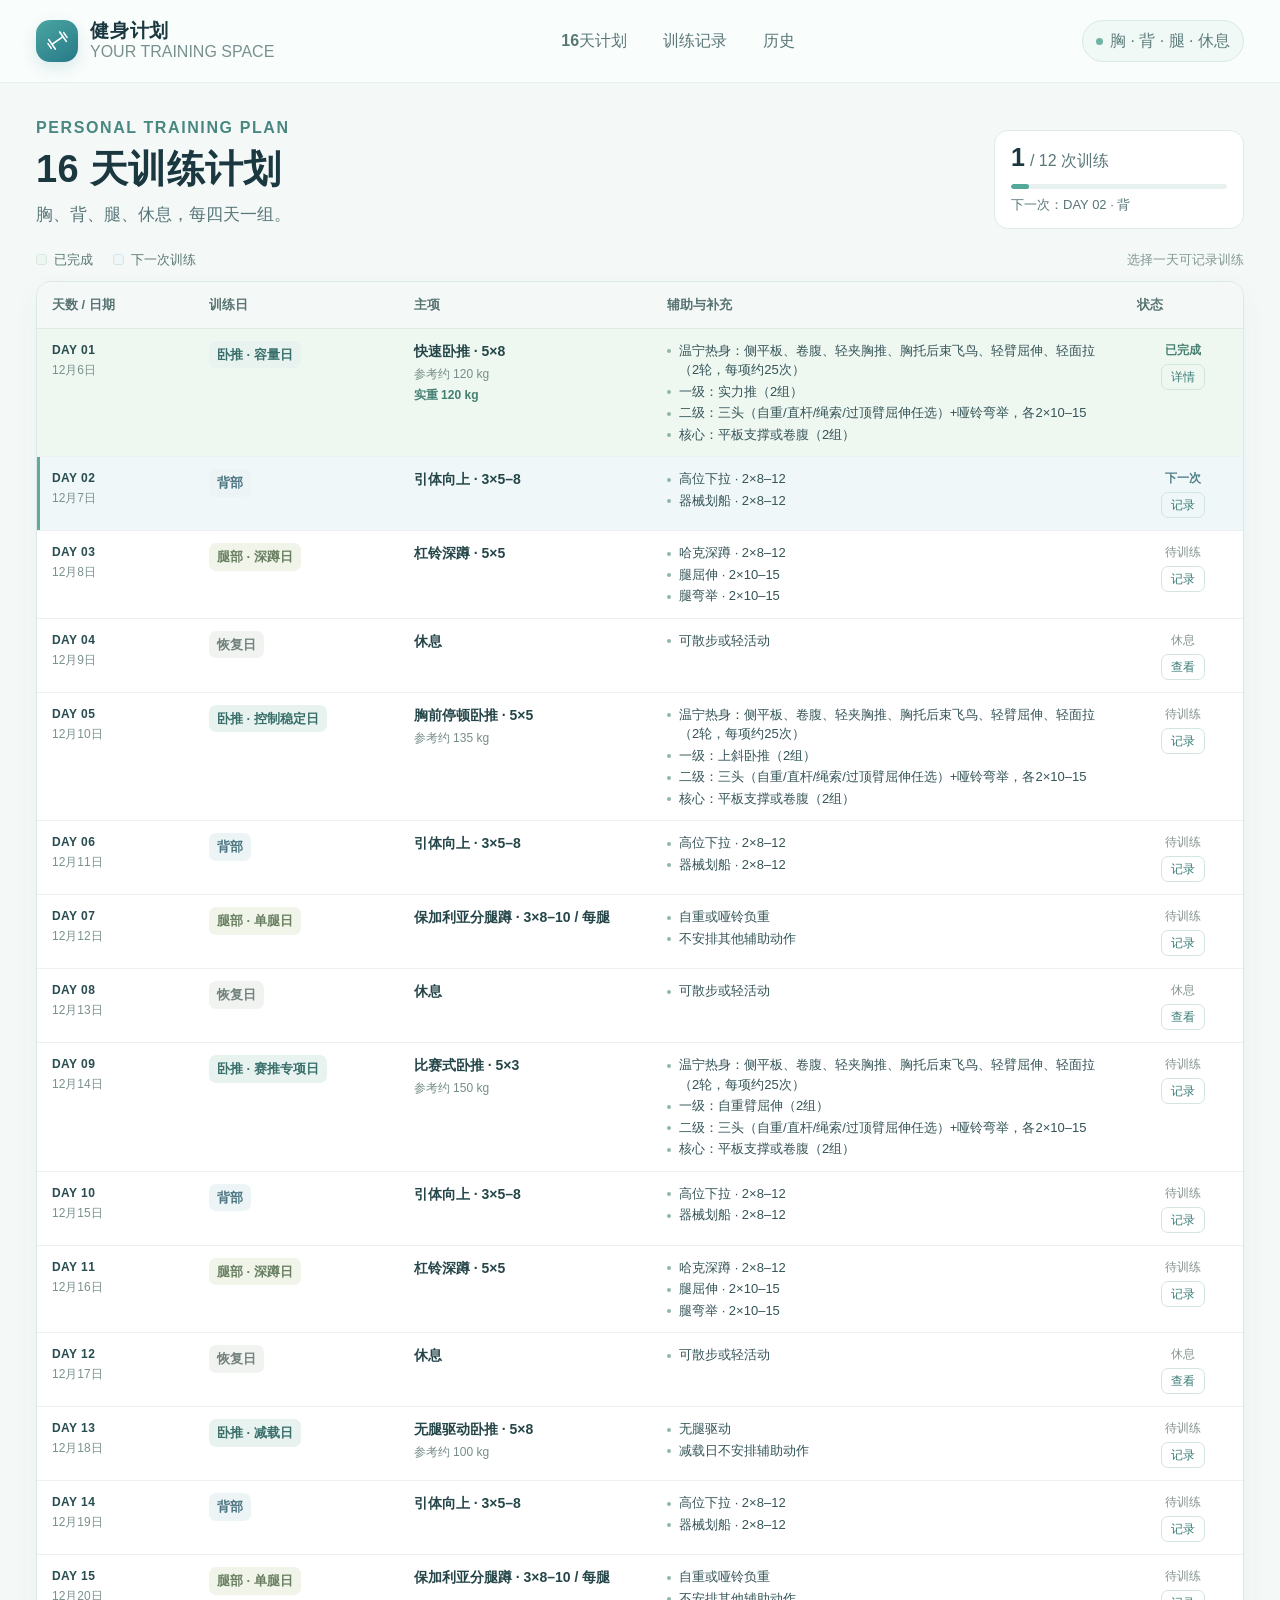
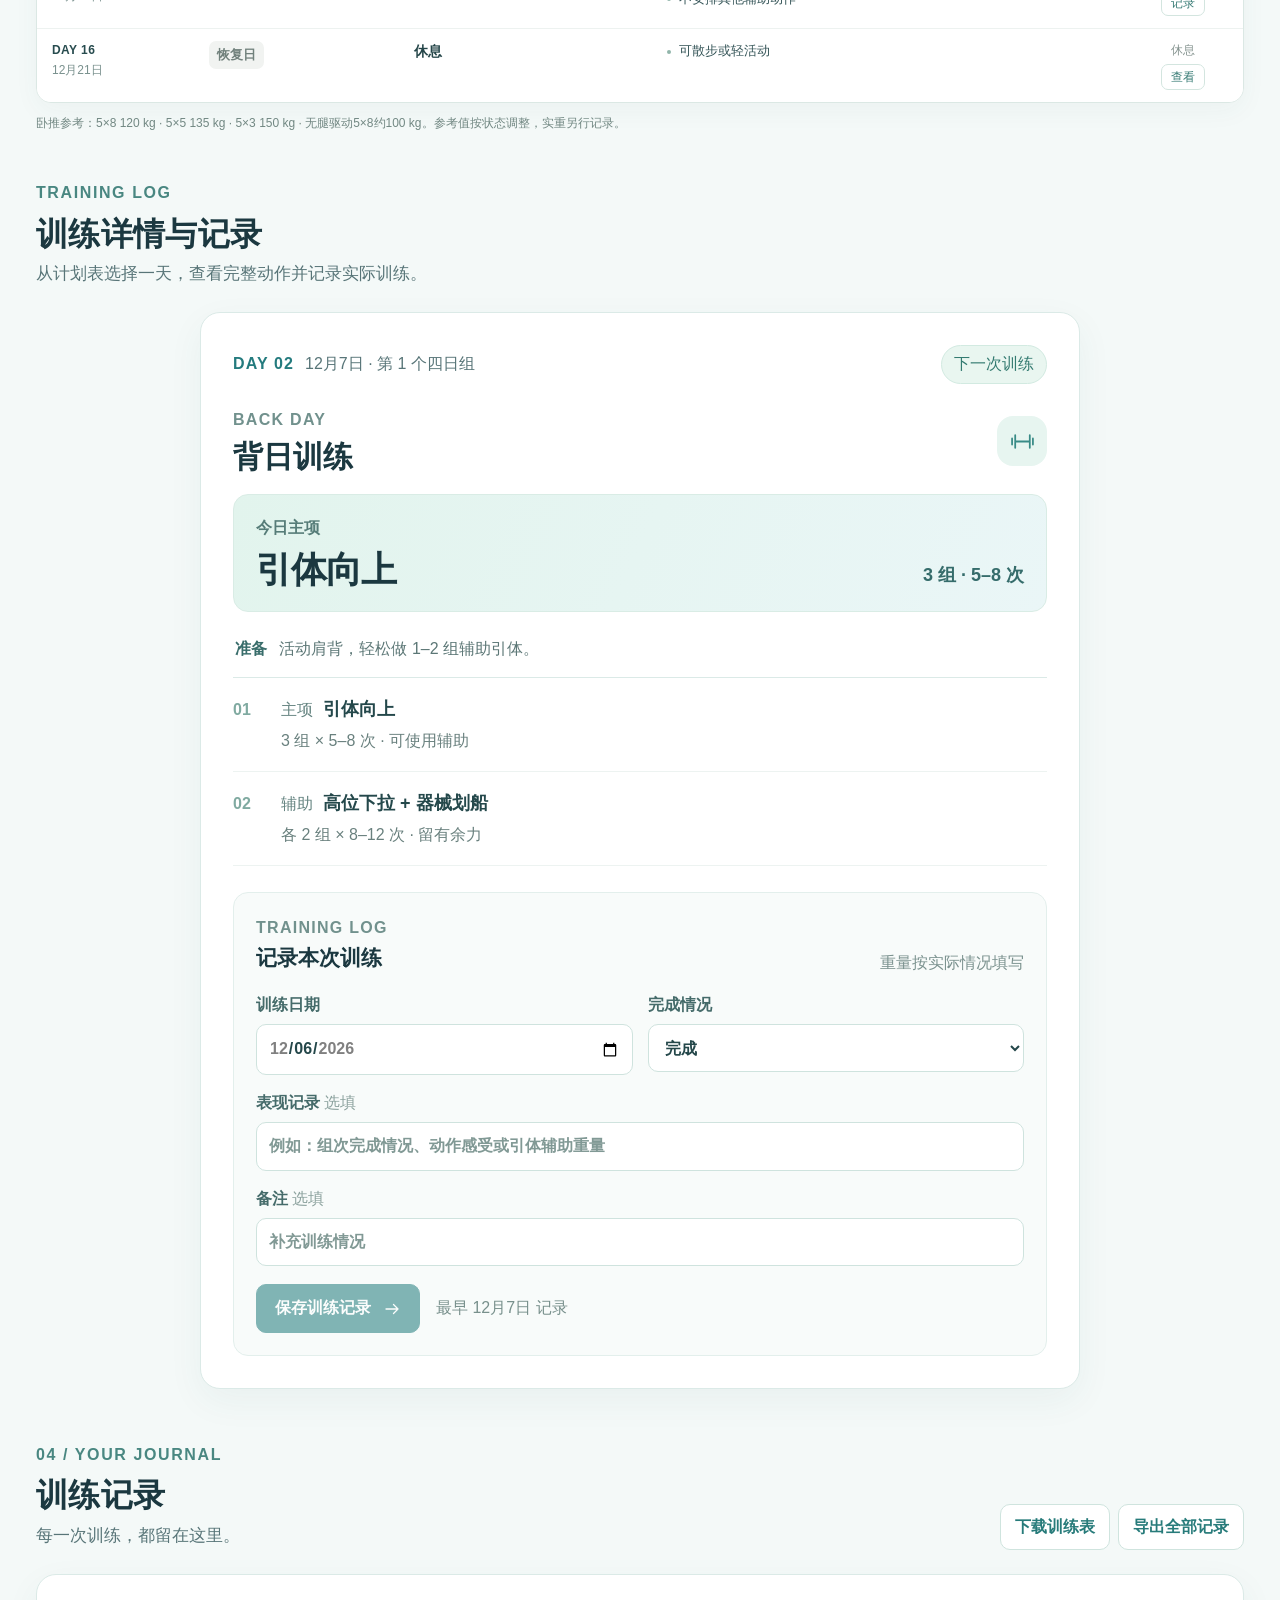
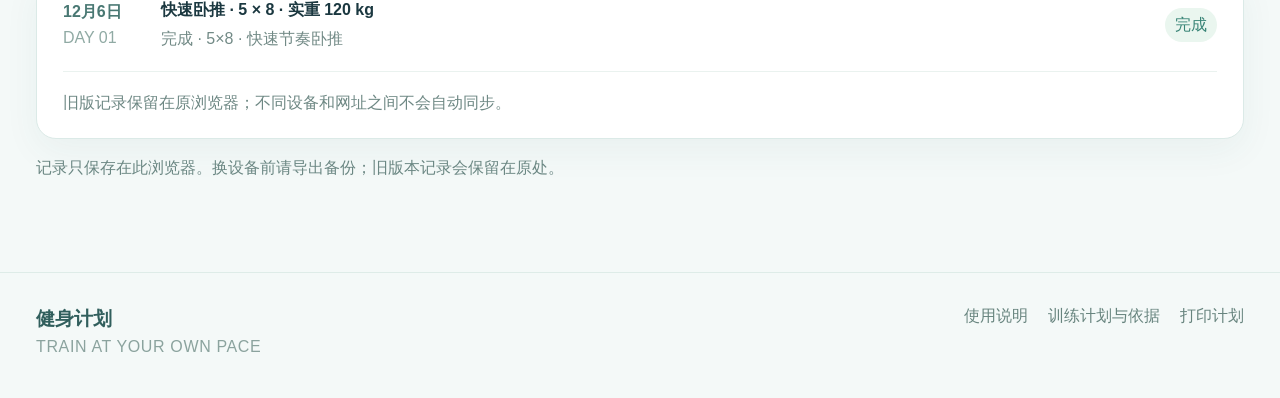
==== commit 2c3e0c27: "重排首页并突出完整16天计划表" ====
--- a/项目资料/src/index.html
+++ b/项目资料/src/index.html
@@ -28,83 +28,35 @@
           <span><strong>健身计划</strong><small>YOUR TRAINING SPACE</small></span>
         </a>
         <nav class="desktop-nav" aria-label="主导航">
-          <a href="#workout">当前训练</a><a href="#schedule">周期计划</a><a href="#settings">训练安排</a><a href="#history">记录</a>
+          <a href="#schedule">16天计划</a><a href="#workout">训练记录</a><a href="#history">历史</a>
         </nav>
-        <span class="header-tag"><span class="status-dot"></span>我的训练计划</span>
+        <span class="header-tag"><span class="status-dot"></span>胸 · 背 · 腿 · 休息</span>
       </div>
     </header>
 
     <main class="shell" id="top">
-      <section class="hero" aria-labelledby="hero-title">
-        <div class="hero-content">
-          <p class="eyebrow hero-eyebrow"><span></span> PERSONAL STRENGTH PLAN</p>
-          <h1 id="hero-title">专注这一练，<br /><em>进步自然发生。</em></h1>
-          <p class="hero-copy">容量、控制、赛推、减载。<br />按计划训练，按实际记录。</p>
-          <a href="#workout" class="hero-link">查看当前训练 <svg class="icon"><use href="#i-arrow" /></svg></a>
+      <section class="plan-section" id="schedule" aria-labelledby="schedule-title">
+        <div class="plan-heading">
+          <div><p class="eyebrow">PERSONAL TRAINING PLAN</p><h1 id="schedule-title">16 天训练计划</h1><p class="section-sub">胸、背、腿、休息，每四天一组。</p></div>
+          <div class="plan-progress" aria-label="训练进度">
+            <div><strong id="progressCount">1</strong><span id="progressDenominator">/ 12 次训练</span></div>
+            <div class="progress-track" aria-hidden="true"><span id="progressBar"></span></div>
+            <p id="progressText">下一次训练</p>
+          </div>
         </div>
-        <div class="hero-detail"><span>TRAIN · RECOVER · REPEAT</span><strong>04 <i>/</i> 16 <i>/</i> 01</strong><small>四天一组 · 四种卧推 · 16天一轮</small></div>
-      </section>
-
-      <section class="rhythm-strip" aria-label="训练周期结构">
-        <article><span class="rhythm-number">01</span><div><strong>4 天</strong><p>胸 / 背 / 腿 / 休</p></div></article>
-        <article><span class="rhythm-number">02</span><div><strong>16 天</strong><p>四种卧推各一次</p></div></article>
-        <article><span class="rhythm-number">03</span><div><strong>实重</strong><p>每次训练后记录</p></div></article>
+        <div class="plan-legend"><span><i class="legend-swatch completed"></i>已完成</span><span><i class="legend-swatch upcoming"></i>下一次训练</span><span class="plan-legend-hint">选择一天可记录训练</span></div>
+        <div class="plan-table-wrap">
+          <table class="plan-table" id="planTable" aria-label="16天训练计划表">
+            <thead><tr><th>天数 / 日期</th><th>训练日</th><th>主项</th><th>辅助与补充</th><th>状态</th></tr></thead>
+            <tbody></tbody>
+          </table>
+        </div>
+        <p class="plan-note">卧推参考：5×8 120 kg · 5×5 135 kg · 5×3 150 kg · 无腿驱动5×8约100 kg。参考值按状态调整，实重另行记录。</p>
       </section>
 
       <section class="section workout-section" id="workout" aria-labelledby="workout-title">
-        <div class="section-head">
-          <div><p class="eyebrow">01 / YOUR SESSION</p><h2 id="workout-title">当前训练</h2><p class="section-sub">照着今天的卡片练就好。</p></div>
-          <a href="#schedule" class="section-link">查看完整周期 <svg class="icon"><use href="#i-arrow" /></svg></a>
-        </div>
-        <div class="workout-layout">
-          <article class="session-card" id="sessionCard" aria-live="polite"></article>
-          <aside class="session-side">
-            <div class="side-card progress-card">
-              <div class="side-card-heading"><span>周期进度</span><svg class="icon"><use href="#i-grid" /></svg></div>
-              <div class="progress-total"><strong id="progressCount">0</strong><span id="progressDenominator">/ 12 次训练</span></div>
-              <div class="progress-track" aria-hidden="true"><span id="progressBar"></span></div>
-              <p id="progressText">下一项：容量日</p>
-            </div>
-            <div class="side-card focus-card"><span class="focus-marker">✳</span><div><strong>按状态选择重量</strong><p>计划只安排动作与组次。负重自行选择，训练后记录实际重量。</p></div></div>
-            <div class="side-card compact-card"><span>最近卧推实重</span><strong id="summaryTm">待记录</strong><a href="#history">查看训练记录 ↗</a></div>
-          </aside>
-        </div>
-      </section>
-
-      <section class="section plan-section" id="schedule" aria-labelledby="schedule-title">
-        <div class="section-head">
-          <div><p class="eyebrow">02 / THE CYCLE</p><h2 id="schedule-title">16 天训练计划</h2><p class="section-sub">每一格都可以点开查看训练内容。</p></div>
-        </div>
-        <div class="schedule-panel">
-          <div class="schedule-panel-head"><div><span class="mini-label">CURRENT PLAN</span><h3 id="roundTitle">第 1 轮</h3></div><span class="schedule-meta" id="roundMeta"></span></div>
-          <div class="schedule-grid" id="scheduleGrid"></div>
-          <p class="schedule-note" id="scheduleNote"></p>
-        </div>
-        <div class="print-only">
-          <p>卧推日依次练快速容量、胸前停顿、赛推技术和无腿驱动减载；参考重量供调整，实重另行记录。</p>
-          <p>背：引体向上、高位下拉、器械划船。</p>
-          <p>腿日交替安排杠铃深蹲与保加利亚分腿蹲。</p>
-          <p>四种卧推完成后休息至少5天，再开启新周期。</p>
-          <div id="printSchedule"></div>
-        </div>
-      </section>
-
-      <section class="section" id="settings" aria-labelledby="settings-title">
-        <div class="section-head"><div><p class="eyebrow">03 / THE METHOD</p><h2 id="settings-title">训练安排</h2><p class="section-sub">动作与组次固定，训练重量按当天状态选择并记录。</p></div></div>
-        <div class="settings-layout">
-          <div class="settings-card">
-            <div class="card-title"><div><span class="card-kicker">16 DAY CYCLE</span><h3>胸 · 背 · 腿 · 休息</h3></div><svg class="icon"><use href="#i-grid" /></svg></div>
-            <div class="method-list">
-              <p><strong>卧推</strong><span>容量、控制、赛推、减载，四次训练依次轮换。</span></p>
-              <p><strong>练腿</strong><span>杠铃深蹲日与保加利亚分腿蹲日交替。</span></p>
-              <p><strong>卧推参考</strong><span>容量 120、控制 135、赛推 150、减载约 100 kg；实际重量按状态调整并另行记录。</span></p>
-            </div>
-          </div>
-          <aside class="settings-aside">
-            <div class="formula-card"><span class="card-kicker">TRAINING LOG</span><h3>参考重量与实重分开</h3><p>首日 5×8、120 kg 已记为实际训练。</p><p>后续参考：5×5 约 135 kg，5×3 约 150 kg；无腿驱动 5×8 先按约 100 kg。</p><p>参考值只作起点，实重按当天状态调整并记录。</p></div>
-            <div class="finish-card"><span>完成四种卧推后</span><strong>休息至少 5 天</strong><p>留足5个完整休息日，再复测并手动开启新周期。</p></div>
-          </aside>
-        </div>
+        <div class="section-head"><div><p class="eyebrow">TRAINING LOG</p><h2 id="workout-title">训练详情与记录</h2><p class="section-sub">从计划表选择一天，查看完整动作并记录实际训练。</p></div></div>
+        <article class="session-card" id="sessionCard" aria-live="polite"></article>
       </section>
 
       <section class="section history-section" id="history" aria-labelledby="history-title">
@@ -122,7 +74,7 @@
     </main>
     <footer class="site-footer"><div class="shell footer-inner"><span>健身计划 <small>TRAIN AT YOUR OWN PACE</small></span><div><a href="../docs/使用说明.md" download="使用说明.md">使用说明</a><a href="../docs/重建计划与研究依据.md" download="训练计划与依据.md">训练计划与依据</a><button type="button" id="printButton">打印计划</button></div></div></footer>
     <nav class="mobile-nav" aria-label="手机导航">
-      <a href="#workout"><svg class="icon"><use href="#i-barbell" /></svg><span>训练</span></a><a href="#schedule"><svg class="icon"><use href="#i-calendar" /></svg><span>计划</span></a><a href="#settings"><svg class="icon"><use href="#i-settings" /></svg><span>设置</span></a><a href="#history"><svg class="icon"><use href="#i-history" /></svg><span>记录</span></a>
+      <a href="#schedule"><svg class="icon"><use href="#i-calendar" /></svg><span>计划</span></a><a href="#workout"><svg class="icon"><use href="#i-barbell" /></svg><span>训练</span></a><a href="#history"><svg class="icon"><use href="#i-history" /></svg><span>历史</span></a>
     </nav>
     <script src="training.js"></script>
     <script src="app.js"></script>
--- a/项目资料/src/styles.css
+++ b/项目资料/src/styles.css
@@ -39,28 +39,7 @@
 .desktop-nav a:hover { color: var(--teal-dark); }
 .header-tag { color: #5c7d7b; white-space: nowrap; border: 1px solid #d8eae6; background: #f1f9f6; border-radius: 999px; padding: 7px 13px; }
 .status-dot { display: inline-block; width: 7px; height: 7px; border-radius: 50%; background: #6eb5a3; margin-right: 7px; vertical-align: middle; }
-.hero { position: relative; isolation: isolate; overflow: hidden; border-radius: 24px; margin-top: 28px; min-height: 368px; display: flex; justify-content: space-between; align-items: flex-end; padding: 48px 52px; background: #1a464e url("assets/bench-hero.webp") center 56% / cover no-repeat; color: #fff; box-shadow: 0 15px 35px rgba(24, 75, 79, .13); }
-.hero::before { content: ""; position: absolute; inset: 0; z-index: -1; background: linear-gradient(90deg, rgba(20, 57, 64, .97), rgba(21, 67, 73, .88) 45%, rgba(28, 71, 72, .55) 100%), linear-gradient(0deg, rgba(19, 51, 57, .55), transparent); }
 .eyebrow { font-size: 16px; font-weight: 700; letter-spacing: .1em; color: #498781; line-height: 1.4; }
-.hero-eyebrow { color: #b4ddd5; display: flex; align-items: center; gap: 10px; }
-.hero-eyebrow span { width: 24px; height: 2px; background: #80c7ba; }
-.hero h1 { font-size: clamp(36px, 4vw, 52px); letter-spacing: .01em; line-height: 1.35; margin-top: 20px; font-weight: 760; }
-.hero h1 em { color: #a6e1d5; font-style: normal; }
-.hero-copy { color: #e1efeb; font-size: 18px; line-height: 1.8; margin-top: 17px; }
-.hero-link { display: inline-flex; align-items: center; gap: 24px; background: #d9f2ea; color: #174c52; padding: 11px 17px; border-radius: 10px; text-decoration: none; font-weight: 700; margin-top: 23px; min-height: 48px; }
-.hero-link:hover { background: #f2fffa; }
-.hero-detail { text-align: right; color: #d2e9e2; display: grid; justify-items: end; gap: 4px; }
-.hero-detail > span { font-size: 16px; letter-spacing: .12em; }
-.hero-detail strong { font: 400 45px/1.2 Georgia, serif; letter-spacing: .04em; color: #f6fffb; }
-.hero-detail strong i { font-style: normal; color: #8dc2b9; font-size: 28px; }
-.hero-detail small { font-size: 16px; }
-.rhythm-strip { display: grid; grid-template-columns: repeat(3, minmax(0, 1fr)); gap: 14px; margin-top: 16px; }
-.rhythm-strip article { display: flex; align-items: center; gap: 17px; min-width: 0; background: #fff; border: 1px solid var(--line); border-radius: 16px; padding: 19px 22px; box-shadow: var(--shadow); }
-.rhythm-number { display: grid; place-items: center; flex: 0 0 auto; width: 43px; height: 43px; border-radius: 13px; background: #edf8f4; color: #4b9289; font-weight: 700; }
-.rhythm-strip article:nth-child(2) .rhythm-number { background: #eaf4f8; color: #5f8e9a; }
-.rhythm-strip article:nth-child(3) .rhythm-number { background: #f0f7ef; color: #739478; }
-.rhythm-strip strong { display: block; font-size: 19px; line-height: 1.3; }
-.rhythm-strip p { color: var(--muted); margin-top: 2px; }
 .section { padding-top: 84px; }
 .section-head { display: flex; justify-content: space-between; align-items: end; gap: 22px; margin-bottom: 24px; }
 .section-head h2 { font-size: 32px; letter-spacing: .01em; line-height: 1.4; margin-top: 7px; }
@@ -246,17 +225,6 @@
   .brand strong { font-size: 18px; }
   .brand small { font-size: 16px; }
   .desktop-nav { display: none; }
-  .hero { min-height: 325px; padding: 29px 25px; margin-top: 16px; border-radius: 19px; display: block; }
-  .hero::before { background: linear-gradient(90deg, rgba(20, 57, 64, .97), rgba(24, 68, 73, .84)), linear-gradient(0deg, rgba(19, 51, 57, .55), transparent); }
-  .hero h1 { font-size: clamp(30px, 8vw, 38px); margin-top: 16px; }
-  .hero-copy { font-size: 17px; margin-top: 13px; }
-  .hero-link { margin-top: 18px; }
-  .hero-detail { display: none; }
-  .rhythm-strip { grid-template-columns: repeat(3, minmax(0, 1fr)); gap: 8px; margin-top: 10px; }
-  .rhythm-strip article { display: block; padding: 13px 10px; border-radius: 13px; }
-  .rhythm-number { width: 32px; height: 32px; border-radius: 10px; margin-bottom: 9px; }
-  .rhythm-strip strong { font-size: 17px; }
-  .rhythm-strip p { font-size: 16px; line-height: 1.5; }
   .section { padding-top: 58px; }
   .section-head { align-items: start; flex-direction: column; gap: 13px; margin-bottom: 18px; }
   .section-head h2 { font-size: 28px; }
@@ -314,3 +282,121 @@
   .print-only th, .print-only td { padding: 6px; border: 1px solid #aaa; text-align: left; }
   .print-only tr { break-inside: avoid; }
 }
+
+/* 计划表是首页主体：列宽固定、内容短句化，完成项只用淡薄荷色标记。 */
+.plan-section { padding-top: 34px; }
+.plan-heading { display: grid; grid-template-columns: minmax(0, 1fr) 250px; align-items: end; gap: 28px; margin-bottom: 20px; }
+.plan-heading h1 { margin-top: 7px; font-size: clamp(30px, 3vw, 38px); line-height: 1.25; letter-spacing: .01em; }
+.plan-heading .section-sub { margin-top: 7px; }
+.plan-progress { padding: 13px 16px; border: 1px solid #dfece8; border-radius: 14px; background: #fff; }
+.plan-progress > div:first-child { display: flex; align-items: baseline; gap: 5px; }
+.plan-progress strong { font-size: 25px; line-height: 1.1; }
+.plan-progress > div:first-child span, .plan-progress p { color: var(--muted); }
+.plan-progress .progress-track { height: 5px; margin-top: 9px; }
+.plan-progress p { margin-top: 5px; font-size: 13px; }
+.plan-legend { display: flex; align-items: center; flex-wrap: wrap; gap: 9px 20px; margin-bottom: 11px; color: #597673; font-size: 13px; }
+.plan-legend > span { display: inline-flex; align-items: center; gap: 7px; }
+.legend-swatch { width: 11px; height: 11px; border-radius: 3px; background: #edf6f0; border: 1px solid #d9e9de; }
+.legend-swatch.upcoming { background: #eff6f8; border-color: #d4e5e9; }
+.plan-legend-hint { margin-left: auto; color: #829792; }
+.plan-table-wrap { overflow-x: auto; border: 1px solid #dbe8e4; border-radius: 15px; background: #fff; box-shadow: 0 8px 26px rgba(44, 94, 96, .045); }
+.plan-table { width: 100%; border-collapse: separate; border-spacing: 0; table-layout: fixed; }
+.plan-table th { padding: 12px 15px; background: #f4f8f7; color: #567371; font-weight: 650; font-size: 13px; text-align: left; border-bottom: 1px solid #dfeae7; }
+.plan-table th:first-child { border-top-left-radius: 14px; }
+.plan-table th:last-child { border-top-right-radius: 14px; }
+.plan-table th:nth-child(1) { width: 13%; }
+.plan-table th:nth-child(2) { width: 17%; }
+.plan-table th:nth-child(3) { width: 21%; }
+.plan-table th:nth-child(4) { width: 39%; }
+.plan-table th:nth-child(5) { width: 10%; }
+.plan-row { background: #fff; transition: background-color .15s ease; cursor: pointer; }
+.plan-row:hover { background: #f6faf8; }
+.plan-row td { padding: 12px 15px; border-bottom: 1px solid #edf2f0; vertical-align: top; color: #345457; font-size: 13px; line-height: 1.5; }
+.plan-row:last-child td { border-bottom: 0; }
+.plan-row.completed { background: #eff7f1; }
+.plan-row.completed:hover { background: #eaf4ed; }
+.plan-row.incomplete { background: #fcf7ef; }
+.plan-row.upcoming:not(.completed) { background: #f0f7f8; }
+.plan-row.selected td:first-child { box-shadow: inset 3px 0 #67a89c; }
+.plan-day { white-space: nowrap; }
+.plan-day strong, .plan-day span { display: block; }
+.plan-day strong { color: #284c4f; font-size: 12px; letter-spacing: .035em; }
+.plan-day span { margin-top: 2px; color: #7a918e; font-size: 12px; }
+.type-mark { display: inline-block; padding: 4px 8px; border-radius: 7px; color: #386f6b; background: #e8f3ef; font-weight: 650; white-space: nowrap; }
+.type-mark.back { color: #4a7480; background: #edf4f6; }
+.type-mark.legs { color: #687f61; background: #f0f4e9; }
+.type-mark.rest { color: #71817c; background: #f1f3f1; }
+.plan-main strong { display: block; color: #254649; font-size: 14px; font-weight: 700; }
+.plan-reference, .plan-actual { display: block; margin-top: 3px; color: #758e89; font-size: 12px; }
+.plan-actual { color: #428071; font-weight: 650; }
+.plan-aux ul { display: grid; gap: 2px; margin: 0; padding: 0; list-style: none; }
+.plan-aux li { position: relative; padding-left: 12px; }
+.plan-aux li::before { content: ""; position: absolute; top: .63em; left: 0; width: 4px; height: 4px; border-radius: 50%; background: #91b5aa; }
+.plan-status { text-align: center; white-space: nowrap; }
+.status-label { display: block; color: #82918d; font-size: 12px; }
+.status-label.complete { color: #478171; font-weight: 700; }
+.status-label.next { color: #50808a; font-weight: 700; }
+.status-label.caution { color: #987442; font-weight: 700; }
+.row-action { margin-top: 5px; padding: 3px 9px; color: #397c76; background: transparent; border: 1px solid #d3e5df; border-radius: 7px; font-size: 12px; }
+.row-action:hover { background: #e4f2ec; }
+.plan-note { margin-top: 11px; color: #728883; font-size: 12px; line-height: 1.65; }
+.workout-section { padding-top: 48px; }
+.workout-section .session-card { max-width: 880px; margin-inline: auto; }
+.history-section { padding-top: 55px; }
+@media (max-width: 900px) {
+  .plan-table th { padding-inline: 10px; }
+  .plan-row td { padding: 10px; }
+  .plan-table th:nth-child(1) { width: 14%; }
+  .plan-table th:nth-child(2) { width: 18%; }
+  .plan-table th:nth-child(3) { width: 22%; }
+  .plan-table th:nth-child(4) { width: 34%; }
+  .plan-table th:nth-child(5) { width: 12%; }
+}
+@media (max-width: 680px) {
+  .plan-section { padding-top: 24px; }
+  .plan-heading { grid-template-columns: minmax(0, 1fr); gap: 15px; margin-bottom: 14px; }
+  .plan-heading h1 { font-size: 30px; }
+  .plan-progress { display: grid; grid-template-columns: auto minmax(0, 1fr); align-items: center; column-gap: 13px; padding: 10px 13px; }
+  .plan-progress > div:first-child { grid-row: span 2; }
+  .plan-progress strong { font-size: 22px; }
+  .plan-progress .progress-track { margin-top: 0; }
+  .plan-progress p { margin-top: 2px; }
+  .plan-legend { gap: 8px 13px; font-size: 12px; }
+  .plan-legend-hint { width: 100%; margin-left: 0; }
+  .plan-table-wrap { overflow: visible; border: 0; background: transparent; box-shadow: none; }
+  .plan-table, .plan-table tbody { display: block; width: 100%; }
+  .plan-table thead { display: none; }
+  .plan-row { display: grid; grid-template-columns: minmax(0, 1fr) auto; grid-template-areas: "day status" "focus focus" "main main" "aux aux"; gap: 3px 10px; margin-bottom: 9px; padding: 12px 14px; border: 1px solid #e0eae6; border-radius: 12px; box-shadow: 0 3px 12px rgba(44, 94, 96, .025); }
+  .plan-row td { display: block; min-width: 0; padding: 0; border: 0; font-size: 13px; }
+  .plan-day { grid-area: day; display: flex !important; align-items: baseline; gap: 9px; }
+  .plan-day strong, .plan-day span { display: inline; }
+  .plan-day strong { font-size: 12px; }
+  .plan-day span { margin: 0; }
+  .plan-focus { grid-area: focus; margin-top: 5px; }
+  .plan-main { grid-area: main; padding-top: 5px !important; }
+  .plan-main::before, .plan-aux::before { display: block; margin-bottom: 3px; color: #829590; font-size: 11px; font-weight: 650; letter-spacing: .04em; }
+  .plan-main::before { content: "主項"; }
+  .plan-aux { grid-area: aux; padding-top: 4px !important; }
+  .plan-aux::before { content: "輔助與補充"; }
+  .plan-status { grid-area: status; display: flex !important; align-items: center; gap: 8px; }
+  .row-action { margin: 0; }
+  .workout-section { padding-top: 40px; }
+  .workout-section .section-head { margin-bottom: 14px; }
+  .workout-section .section-head h2 { font-size: 24px; }
+  .workout-section .session-card { padding: 20px 17px; }
+  .mobile-nav { grid-template-columns: repeat(3, minmax(0, 1fr)); }
+}
+@media print {
+  .site-header, .workout-section, .history-section, .site-footer, .mobile-nav { display: none !important; }
+  .plan-section { padding: 0; }
+  .plan-heading { grid-template-columns: 1fr auto; margin-bottom: 8px; }
+  .plan-heading h1 { font-size: 24px; }
+  .plan-progress { box-shadow: none; }
+  .plan-legend { margin-bottom: 6px; }
+  .plan-table-wrap { overflow: visible; border: 1px solid #bbb; box-shadow: none; }
+  .plan-table th, .plan-row td { padding: 5px 7px; font-size: 10px; }
+  .plan-table th { background: #f1f4f2 !important; }
+  .plan-row, .plan-row.completed, .plan-row.upcoming { background: white !important; break-inside: avoid; }
+  .plan-note { font-size: 9px; }
+  .row-action { display: none; }
+}
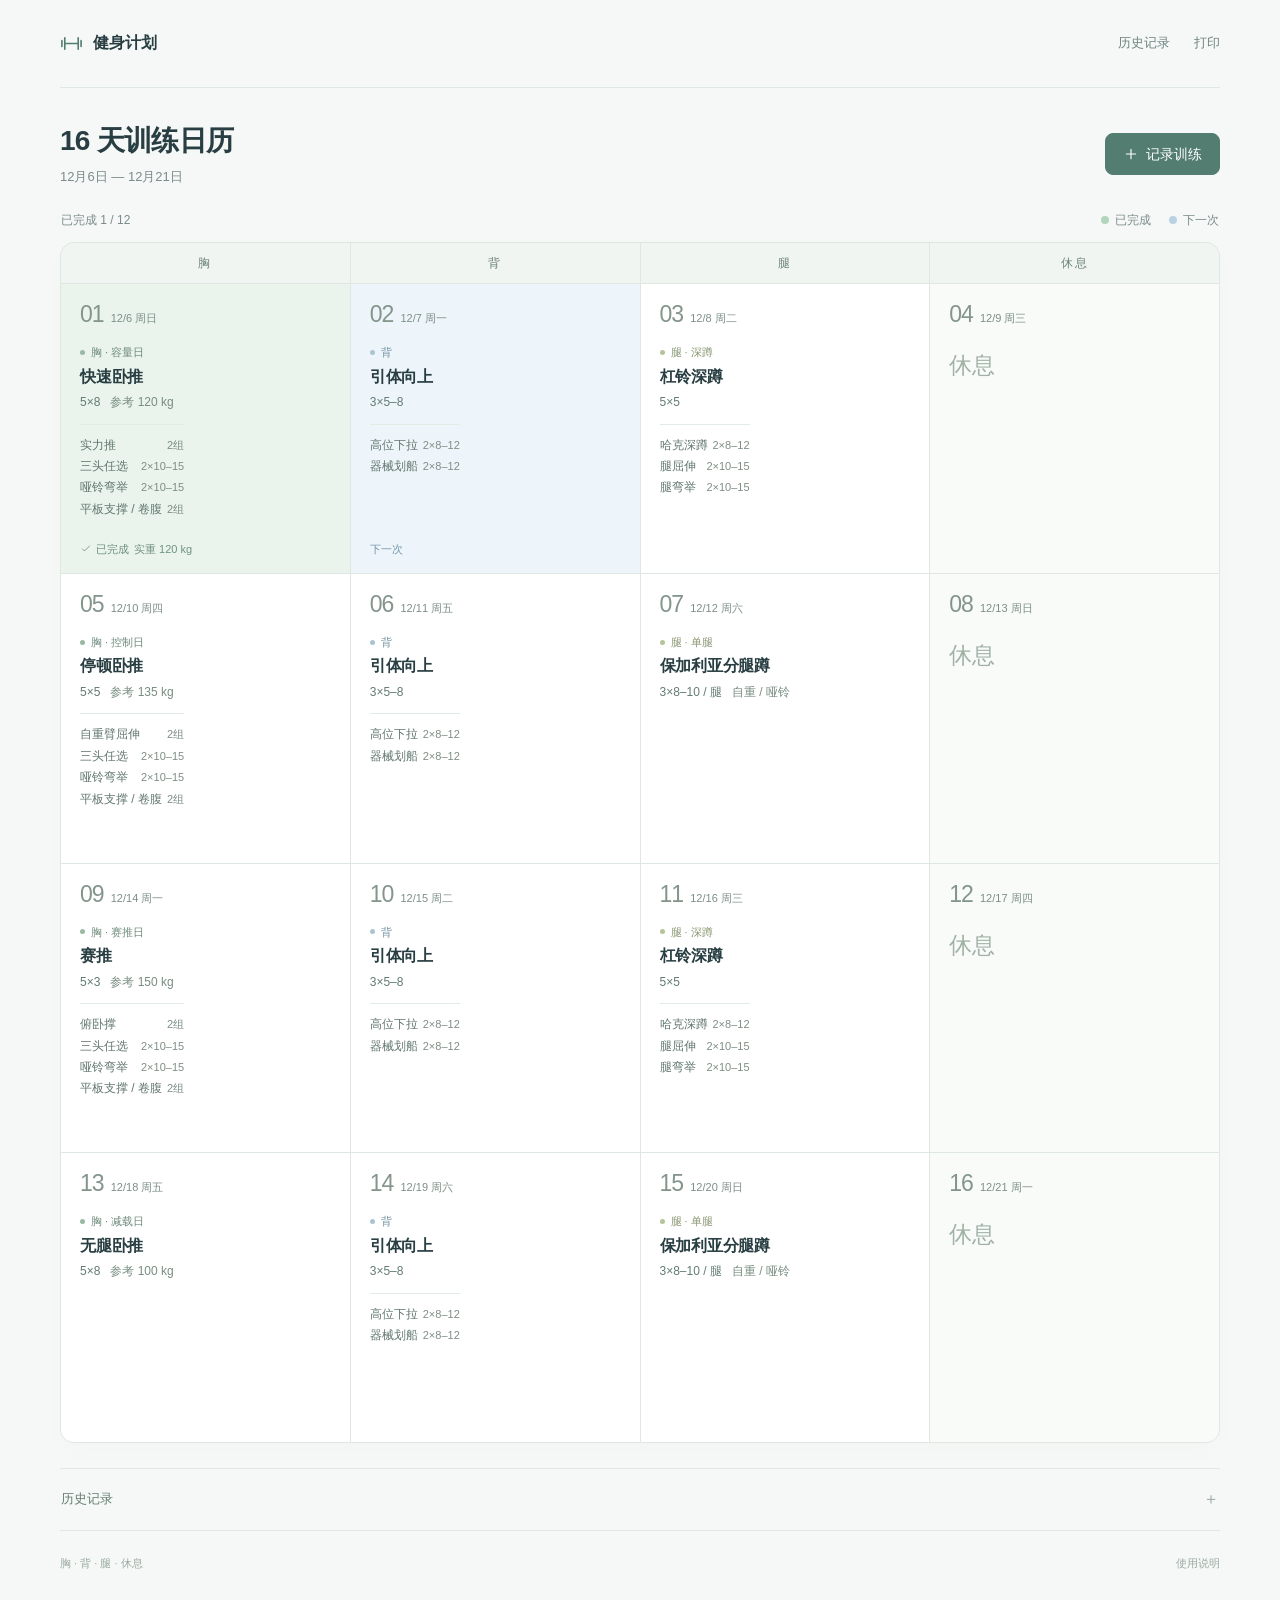
==== commit b32aa7c2: "改为简洁训练日历并调整卧推辅助动作" ====
--- a/项目资料/src/index.html
+++ b/项目资料/src/index.html
@@ -3,81 +3,56 @@
   <head>
     <meta charset="utf-8" />
     <meta name="viewport" content="width=device-width, initial-scale=1, viewport-fit=cover" />
-    <meta name="theme-color" content="#f3f9f8" />
+    <meta name="theme-color" content="#f5f8f7" />
     <meta name="apple-mobile-web-app-title" content="健身计划" />
     <meta name="application-name" content="健身计划" />
     <meta property="og:title" content="健身计划" />
-    <meta name="description" content="简单清晰的胸、背、腿训练计划，记录每次训练的实际重量与表现。" />
+    <meta name="description" content="16天训练日历，清楚安排每天的动作、组次与重量。" />
     <title>健身计划</title>
     <link rel="stylesheet" href="styles.css" />
   </head>
   <body>
     <svg class="svg-library" xmlns="http://www.w3.org/2000/svg" aria-hidden="true">
       <symbol id="i-barbell" viewBox="0 0 24 24"><path d="M2 9v6M5 6v12M19 6v12M22 9v6M5 12h14" /></symbol>
-      <symbol id="i-arrow" viewBox="0 0 24 24"><path d="M4 12h16m-6-6 6 6-6 6" /></symbol>
       <symbol id="i-check" viewBox="0 0 24 24"><path d="m5 12 4 4L19 6" /></symbol>
-      <symbol id="i-calendar" viewBox="0 0 24 24"><rect x="3" y="5" width="18" height="16" rx="2" /><path d="M7 3v4m10-4v4M3 10h18" /></symbol>
-      <symbol id="i-settings" viewBox="0 0 24 24"><path d="M4 7h16M4 17h16M8 4v6m8 4v6" /></symbol>
-      <symbol id="i-history" viewBox="0 0 24 24"><path d="M4 4h16v17H4zM8 9h8M8 13h8M8 17h5" /></symbol>
-      <symbol id="i-grid" viewBox="0 0 24 24"><rect x="3" y="3" width="7" height="7" rx="2" /><rect x="14" y="3" width="7" height="7" rx="2" /><rect x="3" y="14" width="7" height="7" rx="2" /><rect x="14" y="14" width="7" height="7" rx="2" /></symbol>
+      <symbol id="i-close" viewBox="0 0 24 24"><path d="m6 6 12 12M6 18 18 6" /></symbol>
+      <symbol id="i-plus" viewBox="0 0 24 24"><path d="M12 5v14M5 12h14" /></symbol>
     </svg>
-    <header class="site-header">
-      <div class="header-inner">
-        <a class="brand" href="#top" aria-label="健身计划首页">
-          <span class="brand-icon"><svg class="icon"><use href="#i-barbell" /></svg></span>
-          <span><strong>健身计划</strong><small>YOUR TRAINING SPACE</small></span>
-        </a>
-        <nav class="desktop-nav" aria-label="主导航">
-          <a href="#schedule">16天计划</a><a href="#workout">训练记录</a><a href="#history">历史</a>
-        </nav>
-        <span class="header-tag"><span class="status-dot"></span>胸 · 背 · 腿 · 休息</span>
-      </div>
+    <header class="site-header shell">
+      <a class="brand" href="#top"><svg class="icon"><use href="#i-barbell" /></svg><span>健身计划</span></a>
+      <nav aria-label="工具"><a href="#history" id="historyLink">历史记录</a><button type="button" id="printButton">打印</button></nav>
     </header>
-
     <main class="shell" id="top">
-      <section class="plan-section" id="schedule" aria-labelledby="schedule-title">
-        <div class="plan-heading">
-          <div><p class="eyebrow">PERSONAL TRAINING PLAN</p><h1 id="schedule-title">16 天训练计划</h1><p class="section-sub">胸、背、腿、休息，每四天一组。</p></div>
-          <div class="plan-progress" aria-label="训练进度">
-            <div><strong id="progressCount">1</strong><span id="progressDenominator">/ 12 次训练</span></div>
-            <div class="progress-track" aria-hidden="true"><span id="progressBar"></span></div>
-            <p id="progressText">下一次训练</p>
+      <section id="schedule" aria-labelledby="schedule-title">
+        <div class="calendar-heading">
+          <div><h1 id="schedule-title">16 天训练日历</h1><p id="calendarRange"></p></div>
+          <button type="button" class="primary-button" id="openWorkout"><svg class="icon"><use href="#i-plus" /></svg>记录训练</button>
+        </div>
+        <div class="calendar-meta"><span id="progressText"></span><div class="calendar-legend"><span><i class="legend-dot completed"></i>已完成</span><span><i class="legend-dot upcoming"></i>下一次</span></div></div>
+        <div class="calendar-board">
+          <div class="calendar-columns" aria-hidden="true"><span>胸</span><span>背</span><span>腿</span><span>休息</span></div>
+          <div class="calendar-grid" id="planCalendar" aria-label="16天训练计划"></div>
+        </div>
+      </section>
+      <details class="history-panel" id="history">
+        <summary>历史记录<span aria-hidden="true">＋</span></summary>
+        <div class="history-content">
+          <div class="history-actions"><button type="button" class="outline-button" id="exportCsv">导出 CSV</button><button type="button" class="outline-button" id="exportJson">备份记录</button></div>
+          <div id="historyList"></div><div class="legacy-note" id="legacyNote"></div>
+          <div class="reset-card" id="cycleFinish" hidden>
+            <h2>本轮结束</h2><p id="finishDescription"></p>
+            <form id="nextCycleForm" class="next-cycle-form"><label>下一轮开始日期<input id="nextStart" type="date" required /></label><button type="submit" class="primary-button">开启新一轮</button><p class="form-message" id="cycleStatus" role="status"></p></form>
           </div>
+          <p class="data-note">记录保存在当前浏览器，换设备前请备份。</p>
         </div>
-        <div class="plan-legend"><span><i class="legend-swatch completed"></i>已完成</span><span><i class="legend-swatch upcoming"></i>下一次训练</span><span class="plan-legend-hint">选择一天可记录训练</span></div>
-        <div class="plan-table-wrap">
-          <table class="plan-table" id="planTable" aria-label="16天训练计划表">
-            <thead><tr><th>天数 / 日期</th><th>训练日</th><th>主项</th><th>辅助与补充</th><th>状态</th></tr></thead>
-            <tbody></tbody>
-          </table>
-        </div>
-        <p class="plan-note">卧推参考：5×8 120 kg · 5×5 135 kg · 5×3 150 kg · 无腿驱动5×8约100 kg。参考值按状态调整，实重另行记录。</p>
-      </section>
-
-      <section class="section workout-section" id="workout" aria-labelledby="workout-title">
-        <div class="section-head"><div><p class="eyebrow">TRAINING LOG</p><h2 id="workout-title">训练详情与记录</h2><p class="section-sub">从计划表选择一天，查看完整动作并记录实际训练。</p></div></div>
-        <article class="session-card" id="sessionCard" aria-live="polite"></article>
-      </section>
-
-      <section class="section history-section" id="history" aria-labelledby="history-title">
-        <div class="section-head"><div><p class="eyebrow">04 / YOUR JOURNAL</p><h2 id="history-title">训练记录</h2><p class="section-sub">每一次训练，都留在这里。</p></div><div class="history-actions"><button type="button" class="outline-button" id="exportCsv">下载训练表</button><button type="button" class="outline-button" id="exportJson">导出全部记录</button></div></div>
-        <div class="history-card"><div id="historyList"></div><div class="legacy-note" id="legacyNote"></div></div>
-        <div class="reset-card" id="cycleFinish" hidden>
-          <div><p class="eyebrow">NEXT CHAPTER</p><h3>这一周期完成了</h3><p id="finishDescription"></p></div>
-          <form id="nextCycleForm" class="next-cycle-form">
-            <label>下一周期开始日期<input id="nextStart" type="date" required /></label>
-            <button type="submit" class="primary-button">保存并开启新周期</button><p class="form-message" id="cycleStatus" role="status"></p>
-          </form>
-        </div>
-        <p class="data-note">记录只保存在此浏览器。换设备前请导出备份；旧版本记录会保留在原处。</p>
-      </section>
+      </details>
+      <p class="save-status" id="saveStatus" role="status"></p>
     </main>
-    <footer class="site-footer"><div class="shell footer-inner"><span>健身计划 <small>TRAIN AT YOUR OWN PACE</small></span><div><a href="../docs/使用说明.md" download="使用说明.md">使用说明</a><a href="../docs/重建计划与研究依据.md" download="训练计划与依据.md">训练计划与依据</a><button type="button" id="printButton">打印计划</button></div></div></footer>
-    <nav class="mobile-nav" aria-label="手机导航">
-      <a href="#schedule"><svg class="icon"><use href="#i-calendar" /></svg><span>计划</span></a><a href="#workout"><svg class="icon"><use href="#i-barbell" /></svg><span>训练</span></a><a href="#history"><svg class="icon"><use href="#i-history" /></svg><span>历史</span></a>
-    </nav>
-    <script src="training.js"></script>
-    <script src="app.js"></script>
-    <script src="mobile.js"></script>
+    <dialog class="workout-dialog" id="workout" aria-labelledby="workout-title">
+      <div class="dialog-heading"><h2 id="workout-title">训练记录</h2><button type="button" class="icon-button" id="closeWorkout" aria-label="关闭"><svg class="icon"><use href="#i-close" /></svg></button></div>
+      <article id="sessionCard"></article>
+    </dialog>
+    <footer class="site-footer shell"><span>胸 · 背 · 腿 · 休息</span><a href="../docs/使用说明.md" download="使用说明.md">使用说明</a></footer>
+    <script src="training.js"></script><script src="app.js"></script><script src="mobile.js"></script>
   </body>
 </html>
--- a/项目资料/src/styles.css
+++ b/项目资料/src/styles.css
@@ -1,402 +1,142 @@
-:root {
-  color-scheme: light;
-  --ink: #1b3840;
-  --muted: #587578;
-  --subtle: #789391;
-  --line: #dbeae7;
-  --paper: #f4f9f8;
-  --card: #ffffff;
-  --mint: #dff3ed;
-  --teal: #247b7e;
-  --teal-dark: #17636a;
-  --blue: #eaf4f7;
-  --shadow: 0 12px 36px rgba(44, 94, 96, .055);
-}
+:root { color-scheme: light; --ink: #283e42; --muted: #7b8b8a; --line: #dfe7e3; --green: #527d70; --mint: #eaf4ed; --blue: #eef5fa; --paper: #f5f8f7; }
 * { box-sizing: border-box; }
-html { scroll-behavior: smooth; font-size: 16px; scroll-padding-top: 100px; -webkit-text-size-adjust: 100%; }
-body { margin: 0; color: var(--ink); background: var(--paper); font-family: -apple-system, BlinkMacSystemFont, "Segoe UI", "Noto Sans CJK SC", "Microsoft YaHei", sans-serif; font-size: 16px; line-height: 1.65; -webkit-font-smoothing: antialiased; overflow-wrap: anywhere; }
-button, input, select, textarea { font: inherit; }
-button, a { -webkit-tap-highlight-color: transparent; touch-action: manipulation; }
+html { scroll-behavior: smooth; scroll-padding-top: 24px; -webkit-text-size-adjust: 100%; }
+body { margin: 0; background: var(--paper); color: var(--ink); font: 14px/1.55 -apple-system, BlinkMacSystemFont, "Segoe UI", "Noto Sans CJK SC", "Microsoft YaHei", sans-serif; -webkit-font-smoothing: antialiased; }
+h1,h2,h3,h4,p { margin: 0; }
+button,input,select { font: inherit; }
+button,a { -webkit-tap-highlight-color: transparent; touch-action: manipulation; }
 button { cursor: pointer; }
-button:disabled { cursor: not-allowed; opacity: .56; }
+button:disabled { cursor: not-allowed; opacity: .5; }
 a { color: inherit; }
-button:focus-visible, a:focus-visible, input:focus-visible, select:focus-visible, summary:focus-visible { outline: 3px solid #3a999b; outline-offset: 3px; }
-::selection { background: #caeae2; color: #174e55; }
-h1, h2, h3, h4, p { margin: 0; }
+button:focus-visible,a:focus-visible,input:focus-visible,select:focus-visible,summary:focus-visible { outline: 3px solid #75a99b; outline-offset: 3px; }
 [hidden] { display: none !important; }
+::selection { background: #d6e9de; }
 .svg-library { position: absolute; width: 0; height: 0; overflow: hidden; }
 .icon { width: 20px; height: 20px; fill: none; stroke: currentColor; stroke-width: 1.7; stroke-linecap: round; stroke-linejoin: round; flex: 0 0 auto; }
-.shell, .header-inner { width: min(1240px, calc(100% - 72px)); margin-inline: auto; }
-.site-header { position: sticky; top: 0; z-index: 20; background: #f9fdfc; border-bottom: 1px solid #e2efec; }
-.header-inner { display: flex; align-items: center; gap: 36px; min-height: 82px; }
-.brand { display: inline-flex; align-items: center; gap: 12px; text-decoration: none; flex-shrink: 0; }
-.brand-icon { width: 42px; height: 42px; display: grid; place-items: center; border-radius: 14px; background: linear-gradient(145deg, #4ba6a1, #267987); color: #fff; box-shadow: 0 6px 15px #277e8125; }
-.brand-icon .icon { transform: rotate(-35deg); width: 23px; height: 23px; }
-.brand strong { display: block; font-size: 19px; line-height: 1.25; letter-spacing: .04em; }
-.brand small { display: block; font-size: 16px; line-height: 1.3; color: #78918f; transform-origin: left; }
-.desktop-nav { display: flex; align-items: center; justify-content: center; gap: 36px; flex: 1; }
-.desktop-nav a { text-decoration: none; color: #5a7778; font-weight: 550; padding-block: 8px; }
-.desktop-nav a:hover { color: var(--teal-dark); }
-.header-tag { color: #5c7d7b; white-space: nowrap; border: 1px solid #d8eae6; background: #f1f9f6; border-radius: 999px; padding: 7px 13px; }
-.status-dot { display: inline-block; width: 7px; height: 7px; border-radius: 50%; background: #6eb5a3; margin-right: 7px; vertical-align: middle; }
-.eyebrow { font-size: 16px; font-weight: 700; letter-spacing: .1em; color: #498781; line-height: 1.4; }
-.section { padding-top: 84px; }
-.section-head { display: flex; justify-content: space-between; align-items: end; gap: 22px; margin-bottom: 24px; }
-.section-head h2 { font-size: 32px; letter-spacing: .01em; line-height: 1.4; margin-top: 7px; }
-.section-sub { color: var(--muted); margin-top: 4px; font-size: 17px; }
-.section-link { display: inline-flex; align-items: center; gap: 9px; color: var(--teal-dark); text-decoration: none; font-weight: 650; padding: 7px 0; white-space: nowrap; }
-.section-link .icon { width: 18px; }
-.workout-layout { display: grid; grid-template-columns: minmax(0, 1fr) 290px; align-items: start; gap: 20px; }
-.session-card, .side-card, .schedule-panel, .settings-card, .formula-card, .finish-card, .history-card, .reset-card { background: var(--card); border: 1px solid var(--line); border-radius: 20px; box-shadow: var(--shadow); }
-.session-card { padding: 32px; min-width: 0; }
-.session-topline, .session-hero { display: flex; align-items: center; justify-content: space-between; gap: 12px; }
-.session-topline > div { display: flex; gap: 11px; align-items: center; flex-wrap: wrap; }
-.session-number { color: var(--teal); font-weight: 750; letter-spacing: .07em; }
-.session-date { color: var(--muted); }
-.session-pill { color: #347b71; background: #e9f6f0; border: 1px solid #d2eae1; border-radius: 999px; padding: 5px 12px; white-space: nowrap; }
-.session-hero { margin: 23px 0 18px; }
-.session-hero p, .card-kicker, .mini-label { color: #71918d; font-size: 16px; font-weight: 700; letter-spacing: .08em; }
-.session-hero h3 { font-size: 30px; line-height: 1.3; margin-top: 4px; }
-.session-icon { width: 50px; height: 50px; display: grid; place-items: center; border-radius: 16px; color: #398b87; background: #e7f5f0; }
-.session-icon .icon { width: 25px; height: 25px; }
-.main-lift { display: flex; justify-content: space-between; gap: 16px; align-items: end; background: linear-gradient(115deg, #e2f4ed, #eaf6f7); border: 1px solid #d9ece5; border-radius: 15px; padding: 20px 22px; }
-.main-lift > div { display: flex; flex-direction: column; }
-.main-lift > div > span { color: #567c78; font-weight: 600; }
-.main-lift strong { font-size: 36px; letter-spacing: -.025em; line-height: 1.2; margin-top: 6px; }
-.main-lift strong span { color: #7ba8a0; font-weight: 400; }
-.main-lift p { color: #356c6b; font-size: 18px; font-weight: 700; text-align: right; }
-.warmup-box { margin-top: 20px; border: 1px solid #deeeea; background: #f7fbf9; border-radius: 13px; padding: 17px 19px; }
-.warmup-box > div { display: flex; flex-wrap: wrap; align-items: baseline; gap: 5px 12px; }
-.warmup-kicker { color: #39867d; font-weight: 700; }
-.warmup-box p, .ramp-line { color: #5c7776; margin-top: 8px; }
-.ramp-line { padding: 15px 2px; line-height: 1.7; }
-.ramp-line b { color: #396d6b; margin-right: 8px; }
-.exercise-list { border-top: 1px solid var(--line); }
-.exercise-row { display: grid; grid-template-columns: 36px minmax(0, 1fr); gap: 12px; padding: 17px 0; border-bottom: 1px solid #edf3f1; }
-.exercise-index { color: #80aaa1; font-weight: 700; padding-top: 2px; }
-.exercise-main { min-width: 0; }
-.exercise-label { color: #658481; display: inline-block; margin-right: 10px; }
-.exercise-main strong { color: #24484b; font-size: 18px; }
-.exercise-main small { display: block; color: #69807e; margin-top: 3px; font-size: 16px; }
-.choice-label { display: flex; flex-wrap: wrap; align-items: center; gap: 10px; color: #63817d; margin-top: 10px; }
-.choice-label select { width: min(100%, 240px); padding: 8px 32px 8px 12px; min-height: 44px; }
-.session-side { display: grid; gap: 15px; }
-.side-card { padding: 22px; }
-.side-card-heading { display: flex; justify-content: space-between; color: #63807e; font-weight: 650; }
-.side-card-heading .icon { color: #6ca49d; }
-.progress-total { display: flex; align-items: baseline; gap: 5px; margin-top: 13px; }
-.progress-total strong { font: 600 38px/1.2 Arial, sans-serif; }
-.progress-total span, .progress-card p { color: #66817f; }
-.progress-card p { margin-top: 9px; }
-.progress-track { height: 7px; border-radius: 99px; background: #e7f1ef; overflow: hidden; margin-top: 14px; }
-.progress-track span { display: block; height: 100%; width: 0; background: #55a99a; border-radius: inherit; }
-.focus-card { background: #eef8f4; display: flex; align-items: start; gap: 12px; }
-.focus-marker { color: #4f9e8a; font-size: 24px; line-height: 1; }
-.focus-card strong { font-size: 17px; }
-.focus-card p { color: #587a73; margin-top: 6px; }
-.compact-card > span, .compact-card > strong { display: block; }
-.compact-card > span { color: #65807e; }
-.compact-card strong { font-size: 28px; line-height: 1.3; margin-top: 8px; }
-.compact-card strong small { font-size: 16px; color: #77918d; font-weight: 500; }
-.compact-card a { display: inline-block; color: #287e7d; margin-top: 8px; text-decoration: none; }
-.record-form { margin-top: 26px; padding: 22px; background: #f8fbfa; border: 1px solid #e3efec; border-radius: 15px; }
-.record-title { display: flex; align-items: end; justify-content: space-between; flex-wrap: wrap; gap: 8px; margin-bottom: 16px; }
-.record-title h4 { font-size: 21px; }
-.record-title > span { color: #7a918e; }
-.record-fields, .form-grid, .next-cycle-form { display: grid; grid-template-columns: repeat(2, minmax(0, 1fr)); gap: 15px; }
-label { display: block; min-width: 0; font-weight: 650; color: #456b6a; }
-label > span { color: #8ca29e; font-weight: 500; }
-label > small { display: block; color: #6d8884; font-weight: 400; font-size: 16px; margin-top: 5px; }
-input, select { display: block; width: 100%; min-width: 0; min-height: 48px; border: 1px solid #cfe3de; border-radius: 10px; padding: 10px 12px; background: #fff; color: #24474a; margin-top: 6px; }
-input::placeholder { color: #819995; opacity: 1; }
-input:disabled, select:disabled { color: #6c8580; background: #f1f6f4; }
-.full-field { grid-column: 1 / -1; }
-.record-actions, .form-footer { display: flex; align-items: center; flex-wrap: wrap; gap: 12px 16px; margin-top: 18px; }
-.record-actions > span { color: #78908c; }
-.primary-button { display: inline-flex; align-items: center; justify-content: center; gap: 12px; min-height: 48px; padding: 10px 18px; color: #fff; font-weight: 700; background: #237d7f; border: 1px solid #237d7f; border-radius: 10px; }
-.primary-button:hover:not(:disabled) { background: #17696e; }
-.primary-button .icon { width: 18px; }
-.form-message { color: #226d70; }
-.form-message:not(:empty) { margin-top: 8px; }
-.preview-note, .completed-note, .mini-warning { padding: 15px 17px; border-radius: 12px; margin-top: 20px; background: #edf7f4; color: #4e7670; }
-.completed-note { display: flex; align-items: start; gap: 10px; }
-.completed-note .icon { color: #3c9887; margin-top: 3px; }
+.shell { width: min(1160px, calc(100% - 80px)); margin-inline: auto; }
+.site-header { display: flex; align-items: center; justify-content: space-between; height: 88px; border-bottom: 1px solid var(--line); }
+.brand { display: inline-flex; align-items: center; gap: 10px; font-size: 16px; font-weight: 650; text-decoration: none; }
+.brand .icon { color: var(--green); width: 23px; height: 23px; }
+.site-header nav { display: flex; align-items: center; gap: 24px; color: #708580; font-size: 13px; }
+.site-header nav a { text-decoration: none; }
+.site-header nav button { padding: 8px 0; border: 0; background: none; color: inherit; }
+.site-header nav a:hover,.site-header nav button:hover { color: #345f51; }
+.calendar-heading { display: flex; justify-content: space-between; align-items: center; gap: 16px; padding-top: 34px; }
+h1 { font-size: 28px; letter-spacing: -.025em; font-weight: 650; line-height: 1.35; }
+#calendarRange { color: var(--muted); margin-top: 7px; font-size: 13px; font-variant-numeric: tabular-nums; }
+.primary-button { display: inline-flex; align-items: center; justify-content: center; gap: 7px; min-height: 42px; padding: 9px 17px; border: 1px solid #527d70; border-radius: 8px; background: #527d70; color: #fff; font-weight: 550; white-space: nowrap; }
+.primary-button:hover:not(:disabled) { background: #41685b; }
+.primary-button .icon { width: 16px; height: 16px; }
+.calendar-meta { display: flex; justify-content: space-between; align-items: center; gap: 12px; padding: 24px 1px 12px; color: var(--muted); font-size: 12px; }
+.calendar-legend { display: flex; gap: 18px; }
+.calendar-legend > span { display: inline-flex; align-items: center; gap: 6px; }
+.legend-dot { width: 8px; height: 8px; border-radius: 50%; }
+.legend-dot.completed { background: #b2d5bc; }
+.legend-dot.upcoming { background: #bad1e3; }
+.calendar-board { overflow: hidden; border: 1px solid var(--line); border-radius: 14px; background: var(--line); box-shadow: 0 8px 30px #2d4b3d04; }
+.calendar-columns { display: grid; grid-template-columns: repeat(4,minmax(0,1fr)); gap: 1px; padding-bottom: 1px; color: #6a8079; text-align: center; font-size: 12px; letter-spacing: .15em; }
+.calendar-columns span { padding: 11px; background: #f0f5f2; }
+.calendar-grid { display: grid; grid-template-columns: repeat(4,minmax(0,1fr)); gap: 1px; }
+.calendar-cell { position: relative; display: flex; flex-direction: column; min-width: 0; min-height: 282px; aspect-ratio: 1; padding: 19px 19px 15px; border: 0; border-radius: 0; background: #fff; color: var(--ink); text-align: left; transition: box-shadow .16s,background .16s; }
+.calendar-cell:hover { z-index: 1; box-shadow: inset 0 0 0 2px #b7cfc3; }
+.calendar-cell:focus-visible { z-index: 2; outline-offset: -3px; }
+.calendar-cell.completed { background: var(--mint); }
+.calendar-cell.upcoming { background: var(--blue); }
+.calendar-cell.incomplete { background: #fbf5e9; }
+.calendar-cell.rest { background: #f9fbf9; }
+.cell-date { display: flex; align-items: baseline; justify-content: space-between; gap: 7px; margin-bottom: 17px; }
+.cell-number { font-size: 23px; line-height: 1; color: #84958c; font-weight: 450; font-variant-numeric: tabular-nums; letter-spacing: -.04em; }
+.cell-date time { color: #7c8f86; font-size: 11px; white-space: nowrap; }
+.cell-kind { display: flex; align-items: center; gap: 6px; color: #6e8a7c; font-size: 11px; line-height: 1.5; margin-bottom: 5px; }
+.cell-kind::before { content: ""; width: 5px; height: 5px; border-radius: 50%; background: #9bb8a4; }
+.back .cell-kind { color: #7292a2; }
+.back .cell-kind::before { background: #abc5d0; }
+.legs .cell-kind { color: #899772; }
+.legs .cell-kind::before { background: #b5c49a; }
+.rest .cell-kind::before { background: #c1cbc4; }
+.cell-main { display: block; font-size: 16px; font-weight: 650; line-height: 1.4; letter-spacing: -.015em; }
+.cell-dose { display: flex; flex-wrap: wrap; gap: 3px 10px; color: #627b73; font-size: 12px; margin-top: 5px; font-variant-numeric: tabular-nums; }
+.cell-dose em { font-style: normal; color: #788d80; }
+.cell-aux { display: grid; gap: 4px; padding-top: 12px; margin-top: 12px; border-top: 1px solid #e3ebe5; }
+.cell-aux-row { display: flex; align-items: baseline; justify-content: space-between; gap: 5px; color: #62776e; font-size: 12px; line-height: 1.45; }
+.cell-aux-row > span:first-child { min-width: 0; }
+.cell-aux-row > span:last-child { color: #7d8e83; white-space: nowrap; font-size: 11px; font-variant-numeric: tabular-nums; }
+.cell-foot { display: flex; justify-content: space-between; align-items: center; gap: 5px; color: #6e9080; font-size: 11px; margin-top: auto; padding-top: 9px; min-height: 25px; }
+.cell-status { display: inline-flex; align-items: center; gap: 4px; font-weight: 550; }
+.cell-status .icon { width: 12px; height: 12px; }
+.upcoming .cell-status { color: #7296ab; }
+.incomplete .cell-status { color: #a08c63; }
+.cell-actual { color: #719381; }
+.rest .cell-main { font-size: 23px; font-weight: 400; color: #a1b2a5; padding-top: 5px; }
+.history-panel { margin-top: 25px; border-top: 1px solid var(--line); border-bottom: 1px solid var(--line); }
+.history-panel > summary { display: flex; justify-content: space-between; align-items: center; padding: 18px 1px; cursor: pointer; list-style: none; color: #667e72; font-size: 13px; }
+.history-panel > summary::-webkit-details-marker { display: none; }
+.history-panel > summary > span { color: #99aaa0; font-size: 16px; }
+.history-panel[open] > summary > span { transform: rotate(45deg); }
+.history-content { padding: 0 1px 20px; }
+.history-actions { display: flex; gap: 8px; margin: 4px 0 10px; }
+.outline-button { padding: 8px 13px; border: 1px solid #d7e2da; border-radius: 7px; background: #fff; color: #648372; font-size: 12px; }
+.history-row { display: grid; grid-template-columns: 85px minmax(0,1fr) auto; align-items: center; gap: 12px; padding: 15px 0; border-bottom: 1px solid var(--line); font-size: 13px; }
+.history-row strong { font-weight: 550; }
+.history-day,.history-row p,.legacy-note,.data-note { color: var(--muted); }
+.history-day small { display: block; font-size: 11px; margin-top: 2px; }
+.history-result { font-size: 11px; padding: 3px 8px; border-radius: 5px; background: #e7f0e9; color: #729580; }
+.history-result.caution { color: #9b825c; background: #f4edde; }
+.legacy-note,.data-note { margin-top: 15px; font-size: 12px; }
+.legacy-note:empty { display: none; }
+.archive-item,.legacy-group,.legacy-record { margin-top: 12px; }
+.archive-item summary,.legacy-note summary { cursor: pointer; }
+.legacy-record { display: grid; gap: 3px; }
+.reset-card { padding: 20px; margin-top: 18px; background: #eaf2ec; border-radius: 10px; }
+.reset-card h2 { font-size: 17px; }
+.reset-card p { color: #748b7c; font-size: 12px; margin-top: 5px; }
+.next-cycle-form { display: grid; grid-template-columns: minmax(0,1fr) auto; align-items: end; gap: 12px; margin-top: 15px; }
+.empty-history { color: var(--muted); padding: 20px 0; }
+.site-footer { display: flex; align-items: center; justify-content: space-between; padding: 24px 0 35px; color: #9aa9a0; font-size: 11px; }
+.site-footer a { text-decoration: none; }
+.save-status { position: fixed; bottom: 26px; left: 50%; transform: translateX(-50%); z-index: 5; background: #426c59; color: #fff; padding: 10px 20px; border-radius: 9px; box-shadow: 0 5px 20px #283e4215; }
+.save-status:empty { display: none; }
+.workout-dialog { width: min(560px,calc(100% - 32px)); max-height: calc(100dvh - 48px); padding: 25px; border: 1px solid #dce6df; border-radius: 15px; background: #fcfefd; color: var(--ink); box-shadow: 0 24px 100px #213c3329; overscroll-behavior: contain; }
+.workout-dialog::backdrop { background: #233d353d; backdrop-filter: blur(4px); }
+body:has(.workout-dialog[open]) { overflow: hidden; }
+.dialog-heading { display: flex; justify-content: space-between; align-items: center; padding-bottom: 19px; }
+.dialog-heading h2 { font-size: 15px; font-weight: 550; color: var(--muted); }
+.icon-button { display: grid; place-items: center; width: 36px; height: 36px; padding: 0; border: 1px solid #e3eae5; border-radius: 8px; color: #7a8e82; background: #fff; }
+.session-topline { display: flex; align-items: center; justify-content: space-between; gap: 12px; color: var(--muted); font-size: 12px; }
+.session-pill { color: #648976; }
+.session-title { margin-top: 9px; font-size: 23px; font-weight: 600; }
+.session-reference { color: #7c9286; font-size: 12px; margin-top: 5px; }
+.exercise-list { margin-top: 19px; border-top: 1px solid var(--line); }
+.exercise-row { display: grid; grid-template-columns: 22px minmax(0,1fr); gap: 9px; padding: 13px 0; border-bottom: 1px solid var(--line); }
+.exercise-index { font-size: 11px; color: #9aada0; padding-top: 2px; }
+.exercise-label { color: #8a9c90; font-size: 11px; margin-right: 8px; }
+.exercise-main strong { font-size: 14px; font-weight: 550; }
+.exercise-main small { display: block; margin-top: 3px; color: #7c9083; font-size: 12px; }
+.choice-label { display: flex; flex-wrap: wrap; align-items: center; gap: 8px; margin-top: 8px; font-size: 12px; color: #819689; }
+.choice-label select { width: auto; min-width: 155px; min-height: 36px; padding-block: 6px; margin: 0; }
+.record-form { margin-top: 23px; }
+.record-title { margin-bottom: 12px; }
+.record-title h4 { font-size: 14px; font-weight: 550; }
+.record-fields { display: grid; grid-template-columns: repeat(2,minmax(0,1fr)); gap: 12px; }
+label { display: block; color: #657e6e; font-size: 12px; }
+label > span { color: #9ba99f; }
+input,select { display: block; width: 100%; min-width: 0; min-height: 42px; margin-top: 5px; padding: 8px 10px; border: 1px solid #d9e3dc; border-radius: 7px; color: var(--ink); background: #fff; font-size: 14px; }
+input::placeholder { color: #a0ada4; }
+input:disabled,select:disabled { background: #f3f7f3; color: #8c9d90; }
+.full-field { grid-column: 1/-1; }
+.record-actions { margin-top: 16px; }
+.record-actions > span { display: block; margin-top: 7px; color: var(--muted); font-size: 11px; }
+.record-actions .primary-button { width: 100%; }
+.form-message { color: #648b73; font-size: 12px; }
+.form-message:not(:empty) { margin-top: 10px; }
+.preview-note,.completed-note,.mini-warning { margin-top: 18px; padding: 12px; border-radius: 8px; color: #6d8c76; background: #ecf3ed; font-size: 12px; }
+.completed-note { display: flex; gap: 8px; align-items: flex-start; }
+.completed-note .icon { width: 16px; height: 16px; }
 .completed-note p { margin-top: 3px; }
-.mini-warning { background: #fff7e9; color: #775c2c; }
-.rest-message { display: flex; align-items: start; gap: 14px; padding: 24px 2px 2px; }
-.rest-message > span { display: grid; place-items: center; width: 42px; height: 42px; flex-shrink: 0; background: #e8f5f0; border-radius: 14px; font-size: 24px; color: #62a897; }
-.rest-message strong { font-size: 18px; }
-.rest-message p { color: var(--muted); margin-top: 4px; }
-.round-tabs { display: flex; padding: 4px; border: 1px solid #dceae7; background: #fff; border-radius: 12px; flex-wrap: wrap; }
-.round-tabs button { color: #5b7877; background: transparent; border: 0; border-radius: 8px; padding: 8px 17px; }
-.round-tabs button.active { background: #dff2ec; color: #216f70; font-weight: 700; }
-.schedule-panel { padding: 28px; }
-.schedule-panel-head { display: flex; align-items: end; justify-content: space-between; gap: 14px; flex-wrap: wrap; margin-bottom: 19px; }
-.schedule-panel-head h3 { font-size: 23px; margin-top: 4px; }
-.schedule-meta { color: #65807d; }
-.schedule-grid { display: grid; gap: 10px; }
-.schedule-row { display: grid; grid-template-columns: 85px minmax(0, 1fr); gap: 12px; align-items: center; }
-.schedule-row-label { display: flex; flex-direction: column; align-items: start; color: #79908d; }
-.schedule-row-label strong { color: #7aa59b; font: 500 24px/1.1 Georgia, serif; }
-.schedule-row-label span { margin-top: 4px; }
-.schedule-cells { display: grid; grid-template-columns: repeat(4, minmax(0, 1fr)); gap: 9px; }
-.schedule-cell { min-width: 0; text-align: left; background: #f5faf8; border: 1px solid #e4efec; border-radius: 12px; color: #416665; padding: 12px 13px; transition: border-color .18s, transform .18s, background .18s; }
-.schedule-cell:hover { transform: translateY(-2px); border-color: #8dcac0; }
-.schedule-cell.selected { border-color: #5ea99f; background: #e4f5ef; box-shadow: inset 0 0 0 1px #5ea99f; }
-.schedule-cell.back { background: #f1f7f9; }
-.schedule-cell.legs { background: #f4f8f1; }
-.schedule-cell.rest { background: #f7f9f7; }
-.schedule-cell.selected { background: #e0f3ed; }
-.schedule-cell span, .schedule-cell strong, .schedule-cell small { display: block; }
-.schedule-cell span { color: #76928d; font-size: 16px; }
-.schedule-cell strong { font-size: 20px; color: #294e50; margin: 3px 0; }
-.schedule-cell small { font-size: 16px; color: #66807b; line-height: 1.4; }
-.schedule-note, .small-note, .data-note { color: #6b8783; margin-top: 17px; }
-.settings-layout { display: grid; grid-template-columns: minmax(0, 1fr) 320px; gap: 20px; align-items: start; }
-.settings-card, .formula-card, .finish-card { padding: 27px; }
-.method-list { display: grid; gap: 0; margin-top: 19px; }
-.method-list p { display: grid; grid-template-columns: 112px minmax(0, 1fr); gap: 14px; padding: 16px 0; margin: 0; border-top: 1px solid var(--line); color: var(--muted); }
-.method-list strong { color: var(--ink); font-size: 14px; }
-.method-list span { font-size: 14px; line-height: 1.7; }
-.card-title { display: flex; align-items: start; justify-content: space-between; gap: 12px; margin-bottom: 22px; }
-.card-title h3, .formula-card h3 { font-size: 22px; margin-top: 3px; }
-.card-title > .icon { color: #65a69b; }
-.form-grid { gap: 19px; }
-.bench-input-heading { display: flex; align-items: center; justify-content: space-between; flex-wrap: wrap; gap: 8px 16px; padding-top: 6px; }
-.bench-input-heading strong { color: #315e5c; }
-.text-action { border: 0; padding: 0; background: transparent; color: #267b7a; text-decoration: underline; text-underline-offset: 3px; }
-.settings-aside { display: grid; gap: 15px; }
-.formula-row { display: flex; justify-content: space-between; gap: 10px; padding: 14px 0; border-bottom: 1px solid #e8f1ee; }
-.formula-row span { color: #64817d; }
-.formula-row strong { text-align: right; font-weight: 650; }
-.formula-card p { color: #66817e; margin-top: 14px; }
-.finish-card { background: linear-gradient(135deg, #dcefe9, #e9f5f8); border-color: #d4e9e3; }
-.finish-card > span { display: block; color: #52827c; font-weight: 650; }
-.finish-card strong { display: block; font-size: 24px; margin-top: 8px; }
-.finish-card p { color: #567973; margin-top: 8px; }
-.history-actions { display: flex; flex-wrap: wrap; gap: 8px; }
-.outline-button { color: #277b7a; background: #fff; border: 1px solid #cfe4de; border-radius: 10px; padding: 9px 14px; min-height: 46px; font-weight: 650; }
-.outline-button:hover { background: #eef8f5; }
-.history-card { padding: 4px 26px; }
-.history-row { display: grid; grid-template-columns: 84px minmax(0, 1fr) auto; align-items: center; gap: 14px; padding: 18px 0; border-bottom: 1px solid #eaf2ef; }
-.history-day { color: #497873; font-weight: 650; }
-.history-day small { display: block; color: #90aaa4; font-size: 16px; font-weight: 400; }
-.history-row p { color: #728a86; margin-top: 3px; }
-.history-result { color: #388476; background: #eaf6ef; border-radius: 999px; padding: 4px 10px; white-space: nowrap; }
-.history-result.caution { color: #8b6531; background: #fbf3e5; }
-.empty-history { padding: 36px 0 27px; text-align: center; }
-.empty-history > span { display: grid; place-items: center; width: 46px; height: 46px; margin: 0 auto 12px; color: #61a797; background: #eaf7f1; border-radius: 15px; font-size: 25px; }
-.empty-history strong { font-size: 18px; }
-.empty-history p { color: #7b928d; margin-top: 4px; }
-.archive-item { border-bottom: 1px solid #eaf2ef; padding: 14px 0; }
-.archive-item summary { color: #3d7975; cursor: pointer; }
-.legacy-note { color: #6e8884; padding: 18px 0; }
-.legacy-note summary { cursor: pointer; color: #3d7975; }
-.legacy-note p { margin-top: 10px; }
-.legacy-group { margin-top: 16px; }
-.legacy-record { display: grid; gap: 3px; border-top: 1px solid #eaf2ef; padding: 12px 0; }
-.legacy-record strong { color: #3b6764; }
-.reset-card { margin-top: 16px; padding: 28px; background: #eef8f5; border-color: #d5eae4; }
-.reset-card h3 { font-size: 24px; margin-top: 5px; }
-.reset-card > div > p:last-child { color: #5a7c75; margin-top: 5px; }
-.next-cycle-form { margin-top: 20px; }
-.next-cycle-form .primary-button { align-self: end; }
-.data-note { margin-top: 16px; }
-.site-footer { margin-top: 90px; border-top: 1px solid #deece8; padding: 30px 0 38px; }
-.footer-inner { display: flex; justify-content: space-between; align-items: start; gap: 20px; flex-wrap: wrap; }
-.footer-inner > span { color: #315f5d; font-size: 19px; font-weight: 700; }
-.footer-inner > span small { display: block; color: #8ba39e; font-size: 16px; letter-spacing: .04em; font-weight: 400; }
-.footer-inner > div { display: flex; gap: 20px; flex-wrap: wrap; }
-.footer-inner a, .footer-inner button { color: #67847e; text-decoration: none; background: transparent; border: 0; padding: 0; }
-.mobile-nav, .print-only { display: none; }
-@media (max-width: 900px) {
-  .desktop-nav { gap: 18px; }
-  .header-tag { display: none; }
-  .workout-layout { grid-template-columns: minmax(0, 1fr) 240px; }
-  .settings-layout { grid-template-columns: minmax(0, 1fr); }
-  .settings-aside { grid-template-columns: repeat(2, minmax(0, 1fr)); }
-}
-@media (max-width: 680px) {
-  html { scroll-padding-top: 80px; }
-  body { padding-bottom: calc(76px + env(safe-area-inset-bottom, 0px)); }
-  .shell, .header-inner { width: calc(100% - 32px); }
-  .header-inner { min-height: 68px; }
-  .brand-icon { width: 38px; height: 38px; border-radius: 12px; }
-  .brand strong { font-size: 18px; }
-  .brand small { font-size: 16px; }
-  .desktop-nav { display: none; }
-  .section { padding-top: 58px; }
-  .section-head { align-items: start; flex-direction: column; gap: 13px; margin-bottom: 18px; }
-  .section-head h2 { font-size: 28px; }
-  .section-link { padding: 0; }
-  .workout-layout { grid-template-columns: minmax(0, 1fr); gap: 12px; }
-  .session-card { padding: 22px 19px; border-radius: 17px; }
-  .session-side { grid-template-columns: 1fr 1fr; gap: 10px; }
-  .side-card { padding: 17px; border-radius: 15px; }
-  .focus-card { grid-column: 1 / -1; grid-row: 2; }
-  .session-hero { margin: 19px 0 16px; }
-  .session-hero h3 { font-size: 27px; }
-  .main-lift { padding: 17px; }
-  .main-lift strong { font-size: 31px; }
-  .main-lift p { font-size: 16px; }
-  .record-form { padding: 17px; }
-  .record-actions .primary-button { width: 100%; }
-  .schedule-panel, .settings-card, .formula-card, .finish-card, .reset-card { padding: 20px; border-radius: 17px; }
-  .method-list p { grid-template-columns: 82px minmax(0, 1fr); gap: 10px; }
-  .schedule-row { grid-template-columns: minmax(0, 1fr); gap: 7px; }
-  .schedule-row-label { display: flex; flex-direction: row; align-items: center; gap: 8px; }
-  .schedule-row-label strong { font-size: 19px; }
-  .schedule-row-label span { margin: 0; }
-  .schedule-cells { grid-template-columns: repeat(2, minmax(0, 1fr)); }
-  .schedule-cell { padding: 10px 12px; }
-  .schedule-cell span { font-size: 16px; }
-  .schedule-cell strong { display: inline-block; font-size: 18px; margin: 3px 8px 0 0; }
-  .schedule-cell small { display: inline-block; font-size: 16px; overflow-wrap: anywhere; }
-  .settings-aside { grid-template-columns: minmax(0, 1fr); }
-  .history-card { padding-inline: 18px; }
-  .history-row { grid-template-columns: 68px minmax(0, 1fr); gap: 10px; }
-  .history-result { grid-column: 2; justify-self: start; }
-  .site-footer { margin-top: 60px; }
-  .mobile-nav { position: fixed; inset: auto 0 0; z-index: 30; display: grid; grid-template-columns: repeat(4, minmax(0, 1fr)); padding: 6px max(10px, env(safe-area-inset-right, 0px)) calc(6px + env(safe-area-inset-bottom, 0px)) max(10px, env(safe-area-inset-left, 0px)); background: #fbfefd; border-top: 1px solid #dcebe7; box-shadow: 0 -5px 25px rgba(42, 87, 86, .05); }
-  .mobile-nav a { display: flex; flex-direction: column; align-items: center; justify-content: center; gap: 1px; min-height: 60px; color: #718e89; text-decoration: none; border-radius: 10px; line-height: 1.35; }
-  .mobile-nav a.active { color: #206f70; background: #e3f3ed; font-weight: 700; }
-  .mobile-nav .icon { width: 21px; height: 21px; }
-}
-@media (max-width: 380px) {
-  .rhythm-strip article { padding-inline: 8px; }
-  .schedule-panel { padding-inline: 13px; }
-  .schedule-cells { gap: 5px; }
-  .schedule-cell { padding-inline: 6px; }
-  .record-fields, .form-grid, .next-cycle-form { grid-template-columns: minmax(0, 1fr); }
-}
-@media (prefers-reduced-motion: reduce) { html { scroll-behavior: auto; } .schedule-cell { transition: none; } }
-@media print {
-  body { background: white; padding: 0; color: black; }
-  .site-header, .hero, .rhythm-strip, .workout-section, .settings-layout, #settings, .history-section, .site-footer, .mobile-nav, .round-tabs, .schedule-panel { display: none !important; }
-  .shell { width: 100%; }
-  .section { padding: 0; }
-  .section-head { display: block; }
-  .print-only { display: block; }
-  .print-only h3 { font-size: 20px; margin: 15px 0 5px; break-after: avoid; }
-  .print-only table { width: 100%; border-collapse: collapse; font-size: 16px; }
-  .print-only th, .print-only td { padding: 6px; border: 1px solid #aaa; text-align: left; }
-  .print-only tr { break-inside: avoid; }
-}
-
-/* 计划表是首页主体：列宽固定、内容短句化，完成项只用淡薄荷色标记。 */
-.plan-section { padding-top: 34px; }
-.plan-heading { display: grid; grid-template-columns: minmax(0, 1fr) 250px; align-items: end; gap: 28px; margin-bottom: 20px; }
-.plan-heading h1 { margin-top: 7px; font-size: clamp(30px, 3vw, 38px); line-height: 1.25; letter-spacing: .01em; }
-.plan-heading .section-sub { margin-top: 7px; }
-.plan-progress { padding: 13px 16px; border: 1px solid #dfece8; border-radius: 14px; background: #fff; }
-.plan-progress > div:first-child { display: flex; align-items: baseline; gap: 5px; }
-.plan-progress strong { font-size: 25px; line-height: 1.1; }
-.plan-progress > div:first-child span, .plan-progress p { color: var(--muted); }
-.plan-progress .progress-track { height: 5px; margin-top: 9px; }
-.plan-progress p { margin-top: 5px; font-size: 13px; }
-.plan-legend { display: flex; align-items: center; flex-wrap: wrap; gap: 9px 20px; margin-bottom: 11px; color: #597673; font-size: 13px; }
-.plan-legend > span { display: inline-flex; align-items: center; gap: 7px; }
-.legend-swatch { width: 11px; height: 11px; border-radius: 3px; background: #edf6f0; border: 1px solid #d9e9de; }
-.legend-swatch.upcoming { background: #eff6f8; border-color: #d4e5e9; }
-.plan-legend-hint { margin-left: auto; color: #829792; }
-.plan-table-wrap { overflow-x: auto; border: 1px solid #dbe8e4; border-radius: 15px; background: #fff; box-shadow: 0 8px 26px rgba(44, 94, 96, .045); }
-.plan-table { width: 100%; border-collapse: separate; border-spacing: 0; table-layout: fixed; }
-.plan-table th { padding: 12px 15px; background: #f4f8f7; color: #567371; font-weight: 650; font-size: 13px; text-align: left; border-bottom: 1px solid #dfeae7; }
-.plan-table th:first-child { border-top-left-radius: 14px; }
-.plan-table th:last-child { border-top-right-radius: 14px; }
-.plan-table th:nth-child(1) { width: 13%; }
-.plan-table th:nth-child(2) { width: 17%; }
-.plan-table th:nth-child(3) { width: 21%; }
-.plan-table th:nth-child(4) { width: 39%; }
-.plan-table th:nth-child(5) { width: 10%; }
-.plan-row { background: #fff; transition: background-color .15s ease; cursor: pointer; }
-.plan-row:hover { background: #f6faf8; }
-.plan-row td { padding: 12px 15px; border-bottom: 1px solid #edf2f0; vertical-align: top; color: #345457; font-size: 13px; line-height: 1.5; }
-.plan-row:last-child td { border-bottom: 0; }
-.plan-row.completed { background: #eff7f1; }
-.plan-row.completed:hover { background: #eaf4ed; }
-.plan-row.incomplete { background: #fcf7ef; }
-.plan-row.upcoming:not(.completed) { background: #f0f7f8; }
-.plan-row.selected td:first-child { box-shadow: inset 3px 0 #67a89c; }
-.plan-day { white-space: nowrap; }
-.plan-day strong, .plan-day span { display: block; }
-.plan-day strong { color: #284c4f; font-size: 12px; letter-spacing: .035em; }
-.plan-day span { margin-top: 2px; color: #7a918e; font-size: 12px; }
-.type-mark { display: inline-block; padding: 4px 8px; border-radius: 7px; color: #386f6b; background: #e8f3ef; font-weight: 650; white-space: nowrap; }
-.type-mark.back { color: #4a7480; background: #edf4f6; }
-.type-mark.legs { color: #687f61; background: #f0f4e9; }
-.type-mark.rest { color: #71817c; background: #f1f3f1; }
-.plan-main strong { display: block; color: #254649; font-size: 14px; font-weight: 700; }
-.plan-reference, .plan-actual { display: block; margin-top: 3px; color: #758e89; font-size: 12px; }
-.plan-actual { color: #428071; font-weight: 650; }
-.plan-aux ul { display: grid; gap: 2px; margin: 0; padding: 0; list-style: none; }
-.plan-aux li { position: relative; padding-left: 12px; }
-.plan-aux li::before { content: ""; position: absolute; top: .63em; left: 0; width: 4px; height: 4px; border-radius: 50%; background: #91b5aa; }
-.plan-status { text-align: center; white-space: nowrap; }
-.status-label { display: block; color: #82918d; font-size: 12px; }
-.status-label.complete { color: #478171; font-weight: 700; }
-.status-label.next { color: #50808a; font-weight: 700; }
-.status-label.caution { color: #987442; font-weight: 700; }
-.row-action { margin-top: 5px; padding: 3px 9px; color: #397c76; background: transparent; border: 1px solid #d3e5df; border-radius: 7px; font-size: 12px; }
-.row-action:hover { background: #e4f2ec; }
-.plan-note { margin-top: 11px; color: #728883; font-size: 12px; line-height: 1.65; }
-.workout-section { padding-top: 48px; }
-.workout-section .session-card { max-width: 880px; margin-inline: auto; }
-.history-section { padding-top: 55px; }
-@media (max-width: 900px) {
-  .plan-table th { padding-inline: 10px; }
-  .plan-row td { padding: 10px; }
-  .plan-table th:nth-child(1) { width: 14%; }
-  .plan-table th:nth-child(2) { width: 18%; }
-  .plan-table th:nth-child(3) { width: 22%; }
-  .plan-table th:nth-child(4) { width: 34%; }
-  .plan-table th:nth-child(5) { width: 12%; }
-}
-@media (max-width: 680px) {
-  .plan-section { padding-top: 24px; }
-  .plan-heading { grid-template-columns: minmax(0, 1fr); gap: 15px; margin-bottom: 14px; }
-  .plan-heading h1 { font-size: 30px; }
-  .plan-progress { display: grid; grid-template-columns: auto minmax(0, 1fr); align-items: center; column-gap: 13px; padding: 10px 13px; }
-  .plan-progress > div:first-child { grid-row: span 2; }
-  .plan-progress strong { font-size: 22px; }
-  .plan-progress .progress-track { margin-top: 0; }
-  .plan-progress p { margin-top: 2px; }
-  .plan-legend { gap: 8px 13px; font-size: 12px; }
-  .plan-legend-hint { width: 100%; margin-left: 0; }
-  .plan-table-wrap { overflow: visible; border: 0; background: transparent; box-shadow: none; }
-  .plan-table, .plan-table tbody { display: block; width: 100%; }
-  .plan-table thead { display: none; }
-  .plan-row { display: grid; grid-template-columns: minmax(0, 1fr) auto; grid-template-areas: "day status" "focus focus" "main main" "aux aux"; gap: 3px 10px; margin-bottom: 9px; padding: 12px 14px; border: 1px solid #e0eae6; border-radius: 12px; box-shadow: 0 3px 12px rgba(44, 94, 96, .025); }
-  .plan-row td { display: block; min-width: 0; padding: 0; border: 0; font-size: 13px; }
-  .plan-day { grid-area: day; display: flex !important; align-items: baseline; gap: 9px; }
-  .plan-day strong, .plan-day span { display: inline; }
-  .plan-day strong { font-size: 12px; }
-  .plan-day span { margin: 0; }
-  .plan-focus { grid-area: focus; margin-top: 5px; }
-  .plan-main { grid-area: main; padding-top: 5px !important; }
-  .plan-main::before, .plan-aux::before { display: block; margin-bottom: 3px; color: #829590; font-size: 11px; font-weight: 650; letter-spacing: .04em; }
-  .plan-main::before { content: "主項"; }
-  .plan-aux { grid-area: aux; padding-top: 4px !important; }
-  .plan-aux::before { content: "輔助與補充"; }
-  .plan-status { grid-area: status; display: flex !important; align-items: center; gap: 8px; }
-  .row-action { margin: 0; }
-  .workout-section { padding-top: 40px; }
-  .workout-section .section-head { margin-bottom: 14px; }
-  .workout-section .section-head h2 { font-size: 24px; }
-  .workout-section .session-card { padding: 20px 17px; }
-  .mobile-nav { grid-template-columns: repeat(3, minmax(0, 1fr)); }
-}
-@media print {
-  .site-header, .workout-section, .history-section, .site-footer, .mobile-nav { display: none !important; }
-  .plan-section { padding: 0; }
-  .plan-heading { grid-template-columns: 1fr auto; margin-bottom: 8px; }
-  .plan-heading h1 { font-size: 24px; }
-  .plan-progress { box-shadow: none; }
-  .plan-legend { margin-bottom: 6px; }
-  .plan-table-wrap { overflow: visible; border: 1px solid #bbb; box-shadow: none; }
-  .plan-table th, .plan-row td { padding: 5px 7px; font-size: 10px; }
-  .plan-table th { background: #f1f4f2 !important; }
-  .plan-row, .plan-row.completed, .plan-row.upcoming { background: white !important; break-inside: avoid; }
-  .plan-note { font-size: 9px; }
-  .row-action { display: none; }
-}
+.mini-warning { background: #f8f1e3; color: #9b865f; }
+@media(max-width:1000px) { .shell { width: calc(100% - 48px); } .calendar-cell { min-height: 270px; aspect-ratio: auto; padding: 16px 14px 12px; } .cell-main { font-size: 14px; } .cell-aux-row { font-size: 11px; } .cell-aux-row > span:last-child { font-size: 10px; } .cell-dose { gap: 2px 7px; font-size: 11px; } }
+@media(max-width:760px) { .calendar-grid { grid-template-columns: repeat(2,minmax(0,1fr)); } .calendar-columns { display: none; } .calendar-cell { aspect-ratio: 1; min-height: 270px; padding: 19px; } .cell-main { font-size: 16px; } .cell-aux-row { font-size: 12px; } .cell-aux-row > span:last-child { font-size: 11px; } }
+@media(max-width:480px) { .shell { width: calc(100% - 28px); } .site-header { height: 66px; } .brand { font-size: 15px; } .site-header nav { gap: 17px; font-size: 12px; } .calendar-heading { padding-top: 25px; gap: 8px; } h1 { font-size: 23px; } #calendarRange { font-size: 11px; margin-top: 5px; } #openWorkout { min-height: 38px; padding: 8px 11px; font-size: 12px; } #openWorkout .icon { display: none; } .calendar-meta { padding-top: 20px; font-size: 11px; } .calendar-legend { gap: 12px; } .calendar-board { border-radius: 10px; } .calendar-cell { min-height: 248px; aspect-ratio: auto; padding: 14px 12px 11px; } .cell-date { margin-bottom: 15px; gap: 4px; } .cell-number { font-size: 21px; } .cell-date time { font-size: 10px; } .cell-kind { font-size: 10px; } .cell-main { font-size: 14px; } .cell-dose { font-size: 11px; gap: 2px 6px; } .cell-aux { padding-top: 10px; margin-top: 10px; gap: 5px; } .cell-aux-row { font-size: 11px; gap: 3px; } .cell-aux-row > span:last-child { font-size: 10px; } .cell-foot { font-size: 10px; } .history-panel { margin-top: 18px; } .history-row { grid-template-columns: 60px minmax(0,1fr); font-size: 12px; } .history-result { display: none; } .workout-dialog { padding: 19px; } .record-fields { gap: 10px; } input,select { font-size: 16px; } .next-cycle-form { grid-template-columns: 1fr; } }
+@media(max-width:350px) { .calendar-cell { padding-inline: 10px; min-height: 256px; } .cell-date time { font-size: 9px; } .cell-number { font-size: 19px; } .cell-aux-row { font-size: 10px; } .cell-aux-row > span:last-child { font-size: 9px; } .cell-main { font-size: 13px; } .cell-dose { font-size: 10px; } h1 { font-size: 21px; } }
+@media(prefers-reduced-motion:reduce) { html { scroll-behavior: auto; } .calendar-cell { transition: none; } }
+@media print { @page { size: A4 landscape; margin: 8mm; } body { background: #fff; print-color-adjust: exact; -webkit-print-color-adjust: exact; } .shell { width: 100%; } .site-header,.history-panel,.site-footer,.workout-dialog,.save-status,#openWorkout { display: none !important; } .calendar-heading { padding-top: 0; } h1 { font-size: 21px; } #calendarRange { font-size: 10px; } .calendar-meta { padding: 8px 0; font-size: 9px; } .calendar-grid { grid-template-columns: repeat(4,minmax(0,1fr)); } .calendar-columns { display: grid; font-size: 9px; } .calendar-columns span { padding: 4px; } .calendar-cell { aspect-ratio: auto; min-height: 0; height: 151px; padding: 8px 11px 6px; break-inside: avoid; } .cell-date { margin-bottom: 5px; } .cell-number { font-size: 17px; } .cell-date time,.cell-kind,.cell-foot { font-size: 8px; } .cell-kind { margin-bottom: 1px; } .cell-main { font-size: 11px; } .cell-dose { margin-top: 1px; font-size: 9px; } .cell-aux { margin-top: 5px; padding-top: 5px; gap: 1px; } .cell-aux-row { font-size: 9px; line-height: 1.25; } .cell-aux-row > span:last-child { font-size: 8px; } .cell-foot { padding-top: 3px; min-height: 12px; } .rest .cell-main { font-size: 18px; } }
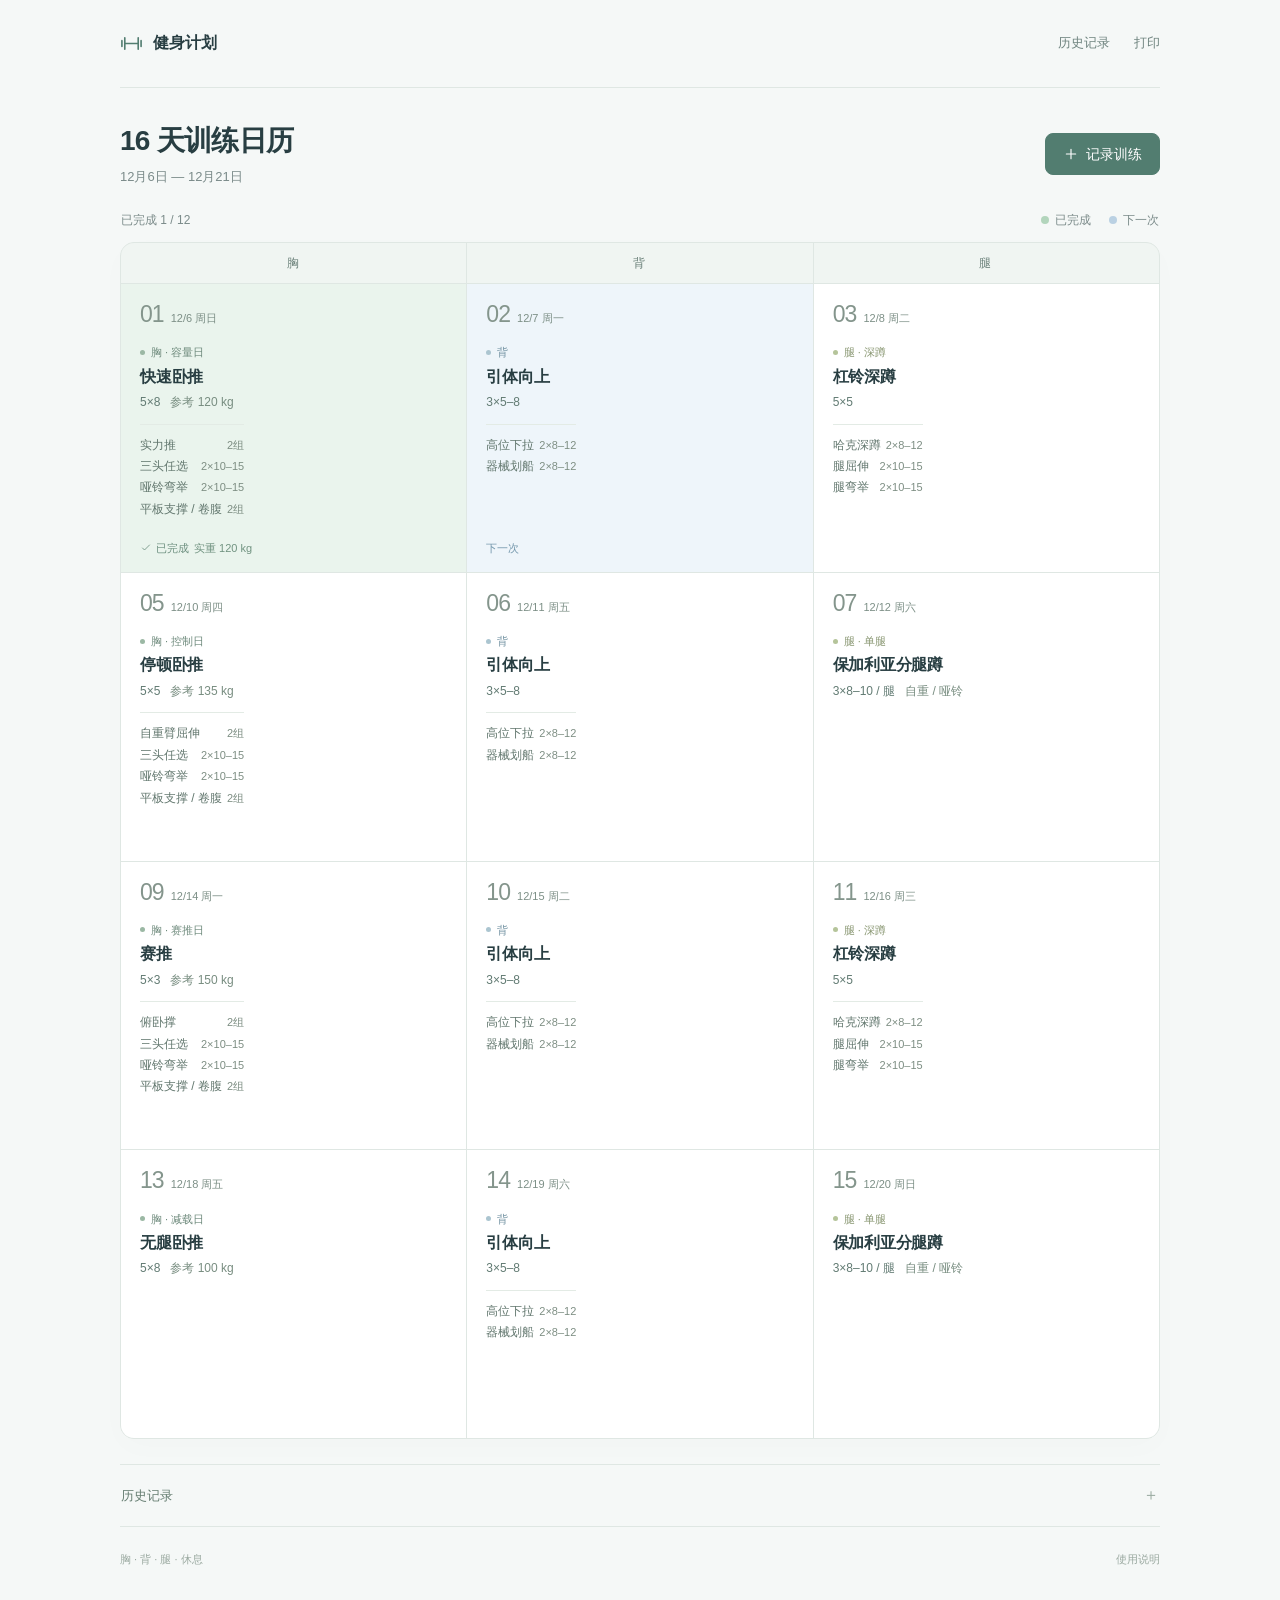
==== commit 3e07f7eb: "隐藏日历休息日并改为三列布局" ====
--- a/项目资料/src/index.html
+++ b/项目资料/src/index.html
@@ -30,7 +30,7 @@
         </div>
         <div class="calendar-meta"><span id="progressText"></span><div class="calendar-legend"><span><i class="legend-dot completed"></i>已完成</span><span><i class="legend-dot upcoming"></i>下一次</span></div></div>
         <div class="calendar-board">
-          <div class="calendar-columns" aria-hidden="true"><span>胸</span><span>背</span><span>腿</span><span>休息</span></div>
+          <div class="calendar-columns" aria-hidden="true"><span>胸</span><span>背</span><span>腿</span></div>
           <div class="calendar-grid" id="planCalendar" aria-label="16天训练计划"></div>
         </div>
       </section>
--- a/项目资料/src/styles.css
+++ b/项目资料/src/styles.css
@@ -13,7 +13,7 @@
 ::selection { background: #d6e9de; }
 .svg-library { position: absolute; width: 0; height: 0; overflow: hidden; }
 .icon { width: 20px; height: 20px; fill: none; stroke: currentColor; stroke-width: 1.7; stroke-linecap: round; stroke-linejoin: round; flex: 0 0 auto; }
-.shell { width: min(1160px, calc(100% - 80px)); margin-inline: auto; }
+.shell { width: min(1040px, calc(100% - 80px)); margin-inline: auto; }
 .site-header { display: flex; align-items: center; justify-content: space-between; height: 88px; border-bottom: 1px solid var(--line); }
 .brand { display: inline-flex; align-items: center; gap: 10px; font-size: 16px; font-weight: 650; text-decoration: none; }
 .brand .icon { color: var(--green); width: 23px; height: 23px; }
@@ -34,16 +34,15 @@
 .legend-dot.completed { background: #b2d5bc; }
 .legend-dot.upcoming { background: #bad1e3; }
 .calendar-board { overflow: hidden; border: 1px solid var(--line); border-radius: 14px; background: var(--line); box-shadow: 0 8px 30px #2d4b3d04; }
-.calendar-columns { display: grid; grid-template-columns: repeat(4,minmax(0,1fr)); gap: 1px; padding-bottom: 1px; color: #6a8079; text-align: center; font-size: 12px; letter-spacing: .15em; }
+.calendar-columns { display: grid; grid-template-columns: repeat(3,minmax(0,1fr)); gap: 1px; padding-bottom: 1px; color: #6a8079; text-align: center; font-size: 12px; letter-spacing: .15em; }
 .calendar-columns span { padding: 11px; background: #f0f5f2; }
-.calendar-grid { display: grid; grid-template-columns: repeat(4,minmax(0,1fr)); gap: 1px; }
-.calendar-cell { position: relative; display: flex; flex-direction: column; min-width: 0; min-height: 282px; aspect-ratio: 1; padding: 19px 19px 15px; border: 0; border-radius: 0; background: #fff; color: var(--ink); text-align: left; transition: box-shadow .16s,background .16s; }
+.calendar-grid { display: grid; grid-template-columns: repeat(3,minmax(0,1fr)); gap: 1px; }
+.calendar-cell { position: relative; display: flex; flex-direction: column; min-width: 0; min-height: 282px; aspect-ratio: 1.2; padding: 19px 19px 15px; border: 0; border-radius: 0; background: #fff; color: var(--ink); text-align: left; transition: box-shadow .16s,background .16s; }
 .calendar-cell:hover { z-index: 1; box-shadow: inset 0 0 0 2px #b7cfc3; }
 .calendar-cell:focus-visible { z-index: 2; outline-offset: -3px; }
 .calendar-cell.completed { background: var(--mint); }
 .calendar-cell.upcoming { background: var(--blue); }
 .calendar-cell.incomplete { background: #fbf5e9; }
-.calendar-cell.rest { background: #f9fbf9; }
 .cell-date { display: flex; align-items: baseline; justify-content: space-between; gap: 7px; margin-bottom: 17px; }
 .cell-number { font-size: 23px; line-height: 1; color: #84958c; font-weight: 450; font-variant-numeric: tabular-nums; letter-spacing: -.04em; }
 .cell-date time { color: #7c8f86; font-size: 11px; white-space: nowrap; }
@@ -53,7 +52,6 @@
 .back .cell-kind::before { background: #abc5d0; }
 .legs .cell-kind { color: #899772; }
 .legs .cell-kind::before { background: #b5c49a; }
-.rest .cell-kind::before { background: #c1cbc4; }
 .cell-main { display: block; font-size: 16px; font-weight: 650; line-height: 1.4; letter-spacing: -.015em; }
 .cell-dose { display: flex; flex-wrap: wrap; gap: 3px 10px; color: #627b73; font-size: 12px; margin-top: 5px; font-variant-numeric: tabular-nums; }
 .cell-dose em { font-style: normal; color: #788d80; }
@@ -67,7 +65,6 @@
 .upcoming .cell-status { color: #7296ab; }
 .incomplete .cell-status { color: #a08c63; }
 .cell-actual { color: #719381; }
-.rest .cell-main { font-size: 23px; font-weight: 400; color: #a1b2a5; padding-top: 5px; }
 .history-panel { margin-top: 25px; border-top: 1px solid var(--line); border-bottom: 1px solid var(--line); }
 .history-panel > summary { display: flex; justify-content: space-between; align-items: center; padding: 18px 1px; cursor: pointer; list-style: none; color: #667e72; font-size: 13px; }
 .history-panel > summary::-webkit-details-marker { display: none; }
@@ -135,8 +132,8 @@
 .completed-note p { margin-top: 3px; }
 .mini-warning { background: #f8f1e3; color: #9b865f; }
 @media(max-width:1000px) { .shell { width: calc(100% - 48px); } .calendar-cell { min-height: 270px; aspect-ratio: auto; padding: 16px 14px 12px; } .cell-main { font-size: 14px; } .cell-aux-row { font-size: 11px; } .cell-aux-row > span:last-child { font-size: 10px; } .cell-dose { gap: 2px 7px; font-size: 11px; } }
-@media(max-width:760px) { .calendar-grid { grid-template-columns: repeat(2,minmax(0,1fr)); } .calendar-columns { display: none; } .calendar-cell { aspect-ratio: 1; min-height: 270px; padding: 19px; } .cell-main { font-size: 16px; } .cell-aux-row { font-size: 12px; } .cell-aux-row > span:last-child { font-size: 11px; } }
+@media(max-width:760px) { .calendar-grid { grid-template-columns: repeat(2,minmax(0,1fr)); } .calendar-columns { display: none; } .calendar-cell { aspect-ratio: 1.2; min-height: 270px; padding: 19px; } .cell-main { font-size: 16px; } .cell-aux-row { font-size: 12px; } .cell-aux-row > span:last-child { font-size: 11px; } }
 @media(max-width:480px) { .shell { width: calc(100% - 28px); } .site-header { height: 66px; } .brand { font-size: 15px; } .site-header nav { gap: 17px; font-size: 12px; } .calendar-heading { padding-top: 25px; gap: 8px; } h1 { font-size: 23px; } #calendarRange { font-size: 11px; margin-top: 5px; } #openWorkout { min-height: 38px; padding: 8px 11px; font-size: 12px; } #openWorkout .icon { display: none; } .calendar-meta { padding-top: 20px; font-size: 11px; } .calendar-legend { gap: 12px; } .calendar-board { border-radius: 10px; } .calendar-cell { min-height: 248px; aspect-ratio: auto; padding: 14px 12px 11px; } .cell-date { margin-bottom: 15px; gap: 4px; } .cell-number { font-size: 21px; } .cell-date time { font-size: 10px; } .cell-kind { font-size: 10px; } .cell-main { font-size: 14px; } .cell-dose { font-size: 11px; gap: 2px 6px; } .cell-aux { padding-top: 10px; margin-top: 10px; gap: 5px; } .cell-aux-row { font-size: 11px; gap: 3px; } .cell-aux-row > span:last-child { font-size: 10px; } .cell-foot { font-size: 10px; } .history-panel { margin-top: 18px; } .history-row { grid-template-columns: 60px minmax(0,1fr); font-size: 12px; } .history-result { display: none; } .workout-dialog { padding: 19px; } .record-fields { gap: 10px; } input,select { font-size: 16px; } .next-cycle-form { grid-template-columns: 1fr; } }
 @media(max-width:350px) { .calendar-cell { padding-inline: 10px; min-height: 256px; } .cell-date time { font-size: 9px; } .cell-number { font-size: 19px; } .cell-aux-row { font-size: 10px; } .cell-aux-row > span:last-child { font-size: 9px; } .cell-main { font-size: 13px; } .cell-dose { font-size: 10px; } h1 { font-size: 21px; } }
 @media(prefers-reduced-motion:reduce) { html { scroll-behavior: auto; } .calendar-cell { transition: none; } }
-@media print { @page { size: A4 landscape; margin: 8mm; } body { background: #fff; print-color-adjust: exact; -webkit-print-color-adjust: exact; } .shell { width: 100%; } .site-header,.history-panel,.site-footer,.workout-dialog,.save-status,#openWorkout { display: none !important; } .calendar-heading { padding-top: 0; } h1 { font-size: 21px; } #calendarRange { font-size: 10px; } .calendar-meta { padding: 8px 0; font-size: 9px; } .calendar-grid { grid-template-columns: repeat(4,minmax(0,1fr)); } .calendar-columns { display: grid; font-size: 9px; } .calendar-columns span { padding: 4px; } .calendar-cell { aspect-ratio: auto; min-height: 0; height: 151px; padding: 8px 11px 6px; break-inside: avoid; } .cell-date { margin-bottom: 5px; } .cell-number { font-size: 17px; } .cell-date time,.cell-kind,.cell-foot { font-size: 8px; } .cell-kind { margin-bottom: 1px; } .cell-main { font-size: 11px; } .cell-dose { margin-top: 1px; font-size: 9px; } .cell-aux { margin-top: 5px; padding-top: 5px; gap: 1px; } .cell-aux-row { font-size: 9px; line-height: 1.25; } .cell-aux-row > span:last-child { font-size: 8px; } .cell-foot { padding-top: 3px; min-height: 12px; } .rest .cell-main { font-size: 18px; } }
+@media print { @page { size: A4 landscape; margin: 8mm; } body { background: #fff; print-color-adjust: exact; -webkit-print-color-adjust: exact; } .shell { width: 100%; } .site-header,.history-panel,.site-footer,.workout-dialog,.save-status,#openWorkout { display: none !important; } .calendar-heading { padding-top: 0; } h1 { font-size: 21px; } #calendarRange { font-size: 10px; } .calendar-meta { padding: 8px 0; font-size: 9px; } .calendar-grid { grid-template-columns: repeat(3,minmax(0,1fr)); } .calendar-columns { display: grid; font-size: 9px; } .calendar-columns span { padding: 4px; } .calendar-cell { aspect-ratio: auto; min-height: 0; height: 151px; padding: 8px 11px 6px; break-inside: avoid; } .cell-date { margin-bottom: 5px; } .cell-number { font-size: 17px; } .cell-date time,.cell-kind,.cell-foot { font-size: 8px; } .cell-kind { margin-bottom: 1px; } .cell-main { font-size: 11px; } .cell-dose { margin-top: 1px; font-size: 9px; } .cell-aux { margin-top: 5px; padding-top: 5px; gap: 1px; } .cell-aux-row { font-size: 9px; line-height: 1.25; } .cell-aux-row > span:last-child { font-size: 8px; } .cell-foot { padding-top: 3px; min-height: 12px; } }
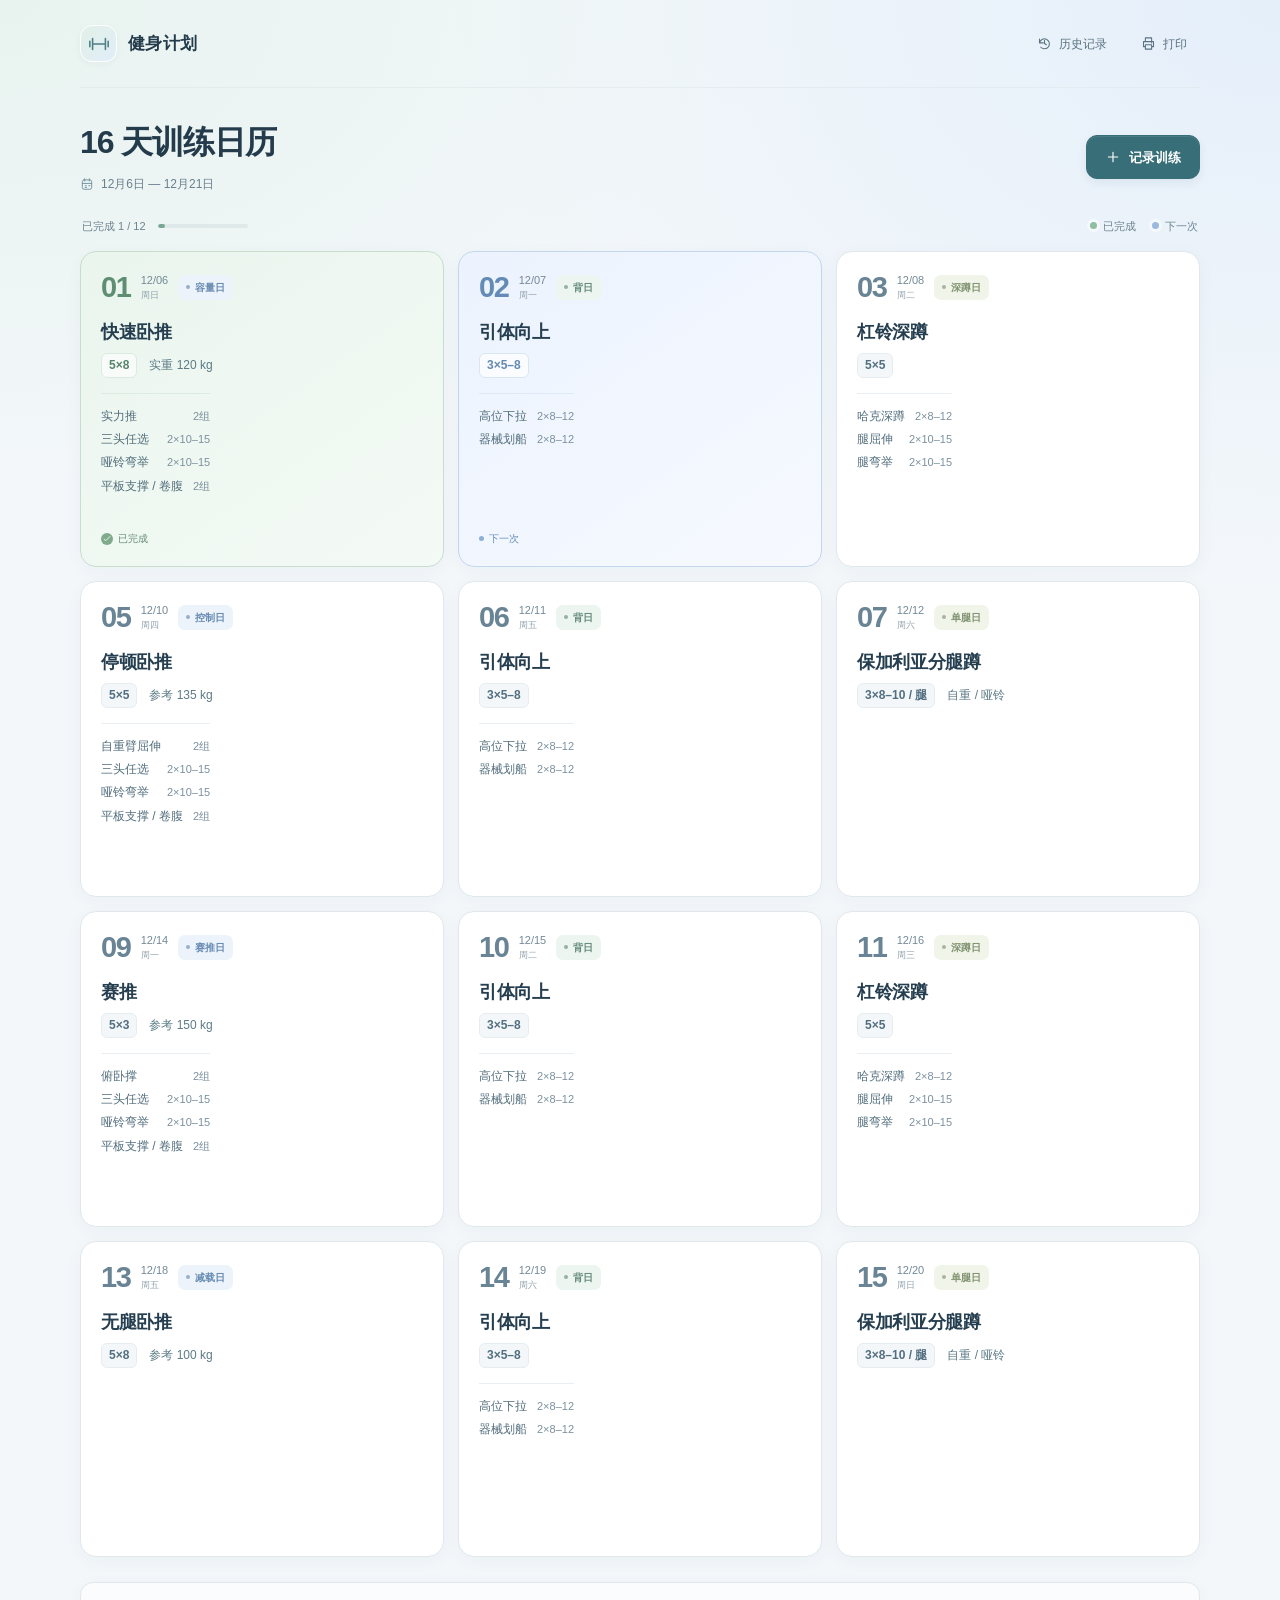
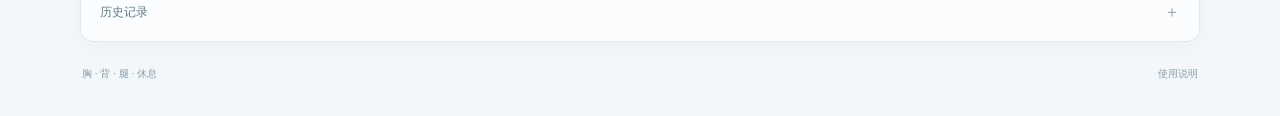
==== commit 48a5185c: "重做蓝绿日历模板与训练记录界面" ====
--- a/项目资料/src/index.html
+++ b/项目资料/src/index.html
@@ -3,7 +3,7 @@
   <head>
     <meta charset="utf-8" />
     <meta name="viewport" content="width=device-width, initial-scale=1, viewport-fit=cover" />
-    <meta name="theme-color" content="#f5f8f7" />
+    <meta name="theme-color" content="#f3f7fa" />
     <meta name="apple-mobile-web-app-title" content="健身计划" />
     <meta name="application-name" content="健身计划" />
     <meta property="og:title" content="健身计划" />
@@ -17,20 +17,22 @@
       <symbol id="i-check" viewBox="0 0 24 24"><path d="m5 12 4 4L19 6" /></symbol>
       <symbol id="i-close" viewBox="0 0 24 24"><path d="m6 6 12 12M6 18 18 6" /></symbol>
       <symbol id="i-plus" viewBox="0 0 24 24"><path d="M12 5v14M5 12h14" /></symbol>
+      <symbol id="i-calendar" viewBox="0 0 24 24"><rect x="4" y="5" width="16" height="16" rx="3" /><path d="M8 3v4m8-4v4M4 11h16m-11 4h2m4 0h2m-8 3h2" /></symbol>
+      <symbol id="i-history" viewBox="0 0 24 24"><path d="M4 11a8 8 0 1 1 2 7M4 5v6h6m2-4v5l3 2" /></symbol>
+      <symbol id="i-print" viewBox="0 0 24 24"><path d="M7 8V3h10v5M7 17H4V9h16v8h-3M7 14h10v7H7zm10-3h.01" /></symbol>
     </svg>
     <header class="site-header shell">
-      <a class="brand" href="#top"><svg class="icon"><use href="#i-barbell" /></svg><span>健身计划</span></a>
-      <nav aria-label="工具"><a href="#history" id="historyLink">历史记录</a><button type="button" id="printButton">打印</button></nav>
+      <a class="brand" href="#top"><span class="brand-mark"><svg class="icon"><use href="#i-barbell" /></svg></span><span>健身计划</span></a>
+      <nav aria-label="工具"><a href="#history" id="historyLink"><svg class="icon"><use href="#i-history" /></svg>历史记录</a><button type="button" id="printButton"><svg class="icon"><use href="#i-print" /></svg>打印</button></nav>
     </header>
     <main class="shell" id="top">
       <section id="schedule" aria-labelledby="schedule-title">
         <div class="calendar-heading">
-          <div><h1 id="schedule-title">16 天训练日历</h1><p id="calendarRange"></p></div>
+          <div><h1 id="schedule-title">16 天训练日历</h1><p class="calendar-range"><svg class="icon"><use href="#i-calendar" /></svg><span id="calendarRange"></span></p></div>
           <button type="button" class="primary-button" id="openWorkout"><svg class="icon"><use href="#i-plus" /></svg>记录训练</button>
         </div>
-        <div class="calendar-meta"><span id="progressText"></span><div class="calendar-legend"><span><i class="legend-dot completed"></i>已完成</span><span><i class="legend-dot upcoming"></i>下一次</span></div></div>
+        <div class="calendar-meta"><div class="calendar-progress"><span id="progressText"></span><span class="progress-track" aria-hidden="true"><i id="progressFill"></i></span></div><div class="calendar-legend"><span><i class="legend-dot completed"></i>已完成</span><span><i class="legend-dot upcoming"></i>下一次</span></div></div>
         <div class="calendar-board">
-          <div class="calendar-columns" aria-hidden="true"><span>胸</span><span>背</span><span>腿</span></div>
           <div class="calendar-grid" id="planCalendar" aria-label="16天训练计划"></div>
         </div>
       </section>
--- a/项目资料/src/styles.css
+++ b/项目资料/src/styles.css
@@ -1,139 +1,238 @@
-:root { color-scheme: light; --ink: #283e42; --muted: #7b8b8a; --line: #dfe7e3; --green: #527d70; --mint: #eaf4ed; --blue: #eef5fa; --paper: #f5f8f7; }
+:root {
+  color-scheme: light;
+  --ink: #243b4b;
+  --muted: #6c8090;
+  --line: #e2eaf0;
+  --green: #437c70;
+  --mint: #eef7f0;
+  --blue: #eff5fd;
+  --paper: #f3f7fa;
+  --shadow: 0 4px 18px rgba(40, 67, 87, .035);
+}
 * { box-sizing: border-box; }
 html { scroll-behavior: smooth; scroll-padding-top: 24px; -webkit-text-size-adjust: 100%; }
-body { margin: 0; background: var(--paper); color: var(--ink); font: 14px/1.55 -apple-system, BlinkMacSystemFont, "Segoe UI", "Noto Sans CJK SC", "Microsoft YaHei", sans-serif; -webkit-font-smoothing: antialiased; }
+body { margin: 0; min-height: 100vh; color: var(--ink); background: radial-gradient(ellipse 60% 500px at 0 0, #e8f3ef 0, transparent 100%), radial-gradient(ellipse 65% 600px at 100% 0, #e5effa 0, transparent 100%), var(--paper); font: 14px/1.5 -apple-system, BlinkMacSystemFont, "Segoe UI", "Noto Sans CJK SC", "Microsoft YaHei", sans-serif; -webkit-font-smoothing: antialiased; }
 h1,h2,h3,h4,p { margin: 0; }
 button,input,select { font: inherit; }
 button,a { -webkit-tap-highlight-color: transparent; touch-action: manipulation; }
 button { cursor: pointer; }
 button:disabled { cursor: not-allowed; opacity: .5; }
 a { color: inherit; }
-button:focus-visible,a:focus-visible,input:focus-visible,select:focus-visible,summary:focus-visible { outline: 3px solid #75a99b; outline-offset: 3px; }
+button:focus-visible,a:focus-visible,input:focus-visible,select:focus-visible,summary:focus-visible { outline: 3px solid #75a9ae; outline-offset: 3px; }
 [hidden] { display: none !important; }
-::selection { background: #d6e9de; }
+::selection { background: #d6e8e6; }
 .svg-library { position: absolute; width: 0; height: 0; overflow: hidden; }
 .icon { width: 20px; height: 20px; fill: none; stroke: currentColor; stroke-width: 1.7; stroke-linecap: round; stroke-linejoin: round; flex: 0 0 auto; }
-.shell { width: min(1040px, calc(100% - 80px)); margin-inline: auto; }
-.site-header { display: flex; align-items: center; justify-content: space-between; height: 88px; border-bottom: 1px solid var(--line); }
-.brand { display: inline-flex; align-items: center; gap: 10px; font-size: 16px; font-weight: 650; text-decoration: none; }
-.brand .icon { color: var(--green); width: 23px; height: 23px; }
-.site-header nav { display: flex; align-items: center; gap: 24px; color: #708580; font-size: 13px; }
-.site-header nav a { text-decoration: none; }
-.site-header nav button { padding: 8px 0; border: 0; background: none; color: inherit; }
-.site-header nav a:hover,.site-header nav button:hover { color: #345f51; }
-.calendar-heading { display: flex; justify-content: space-between; align-items: center; gap: 16px; padding-top: 34px; }
-h1 { font-size: 28px; letter-spacing: -.025em; font-weight: 650; line-height: 1.35; }
-#calendarRange { color: var(--muted); margin-top: 7px; font-size: 13px; font-variant-numeric: tabular-nums; }
-.primary-button { display: inline-flex; align-items: center; justify-content: center; gap: 7px; min-height: 42px; padding: 9px 17px; border: 1px solid #527d70; border-radius: 8px; background: #527d70; color: #fff; font-weight: 550; white-space: nowrap; }
-.primary-button:hover:not(:disabled) { background: #41685b; }
+.shell { width: min(1120px, calc(100% - 72px)); margin-inline: auto; }
+.site-header { display: flex; align-items: center; justify-content: space-between; height: 88px; border-bottom: 1px solid #dbe6e780; }
+.brand { display: inline-flex; align-items: center; gap: 11px; font-size: 17px; font-weight: 650; text-decoration: none; letter-spacing: .025em; }
+.brand-mark { display: grid; place-items: center; width: 37px; height: 37px; border: 1px solid #fff; border-radius: 12px; background: linear-gradient(140deg, #e2f1e8, #e1edf8); color: #4d7e83; box-shadow: 0 2px 7px #3b65750a; }
+.brand .icon { width: 22px; height: 22px; }
+.site-header nav { display: flex; align-items: center; gap: 8px; color: #597281; font-size: 12px; }
+.site-header nav a,.site-header nav button { display: inline-flex; align-items: center; justify-content: center; gap: 7px; min-height: 36px; padding: 7px 12px; border: 1px solid transparent; border-radius: 9px; text-decoration: none; color: inherit; background: none; }
+.site-header nav .icon { width: 15px; height: 15px; }
+.site-header nav a:hover,.site-header nav button:hover { border-color: #d9e5e9; background: #ffffff90; color: #315b70; }
+.calendar-heading { display: flex; justify-content: space-between; align-items: center; gap: 20px; padding-top: 34px; }
+h1 { font-size: 32px; font-weight: 650; line-height: 1.3; letter-spacing: -.035em; }
+.calendar-range { display: flex; align-items: center; gap: 7px; color: #69808e; margin-top: 11px; font-size: 12px; font-variant-numeric: tabular-nums; }
+.calendar-range .icon { width: 14px; height: 14px; color: #7696a2; }
+.primary-button { display: inline-flex; align-items: center; justify-content: center; gap: 8px; min-height: 44px; padding: 10px 18px; border: 1px solid #386e77; border-radius: 11px; background: #386e77; color: #fff; font-size: 13px; font-weight: 600; white-space: nowrap; box-shadow: 0 4px 10px #386e7716, inset 0 1px 0 #ffffff18; transition: background .15s,box-shadow .15s; }
+.primary-button:hover:not(:disabled) { background: #2c5d67; box-shadow: 0 5px 14px #386e7725; }
 .primary-button .icon { width: 16px; height: 16px; }
-.calendar-meta { display: flex; justify-content: space-between; align-items: center; gap: 12px; padding: 24px 1px 12px; color: var(--muted); font-size: 12px; }
-.calendar-legend { display: flex; gap: 18px; }
+.calendar-meta { display: flex; justify-content: space-between; align-items: center; gap: 20px; padding: 25px 2px 17px; color: #6c8490; font-size: 11px; }
+.calendar-progress { display: inline-flex; align-items: center; gap: 12px; font-variant-numeric: tabular-nums; }
+.progress-track { display: block; width: 90px; height: 4px; overflow: hidden; border-radius: 8px; background: #dfe9e9; }
+.progress-track i { display: block; height: 100%; width: 0; border-radius: inherit; background: #78a895; }
+.calendar-legend { display: flex; gap: 16px; }
 .calendar-legend > span { display: inline-flex; align-items: center; gap: 6px; }
-.legend-dot { width: 8px; height: 8px; border-radius: 50%; }
-.legend-dot.completed { background: #b2d5bc; }
-.legend-dot.upcoming { background: #bad1e3; }
-.calendar-board { overflow: hidden; border: 1px solid var(--line); border-radius: 14px; background: var(--line); box-shadow: 0 8px 30px #2d4b3d04; }
-.calendar-columns { display: grid; grid-template-columns: repeat(3,minmax(0,1fr)); gap: 1px; padding-bottom: 1px; color: #6a8079; text-align: center; font-size: 12px; letter-spacing: .15em; }
-.calendar-columns span { padding: 11px; background: #f0f5f2; }
-.calendar-grid { display: grid; grid-template-columns: repeat(3,minmax(0,1fr)); gap: 1px; }
-.calendar-cell { position: relative; display: flex; flex-direction: column; min-width: 0; min-height: 282px; aspect-ratio: 1.2; padding: 19px 19px 15px; border: 0; border-radius: 0; background: #fff; color: var(--ink); text-align: left; transition: box-shadow .16s,background .16s; }
-.calendar-cell:hover { z-index: 1; box-shadow: inset 0 0 0 2px #b7cfc3; }
-.calendar-cell:focus-visible { z-index: 2; outline-offset: -3px; }
-.calendar-cell.completed { background: var(--mint); }
-.calendar-cell.upcoming { background: var(--blue); }
-.calendar-cell.incomplete { background: #fbf5e9; }
-.cell-date { display: flex; align-items: baseline; justify-content: space-between; gap: 7px; margin-bottom: 17px; }
-.cell-number { font-size: 23px; line-height: 1; color: #84958c; font-weight: 450; font-variant-numeric: tabular-nums; letter-spacing: -.04em; }
-.cell-date time { color: #7c8f86; font-size: 11px; white-space: nowrap; }
-.cell-kind { display: flex; align-items: center; gap: 6px; color: #6e8a7c; font-size: 11px; line-height: 1.5; margin-bottom: 5px; }
-.cell-kind::before { content: ""; width: 5px; height: 5px; border-radius: 50%; background: #9bb8a4; }
-.back .cell-kind { color: #7292a2; }
-.back .cell-kind::before { background: #abc5d0; }
-.legs .cell-kind { color: #899772; }
-.legs .cell-kind::before { background: #b5c49a; }
-.cell-main { display: block; font-size: 16px; font-weight: 650; line-height: 1.4; letter-spacing: -.015em; }
-.cell-dose { display: flex; flex-wrap: wrap; gap: 3px 10px; color: #627b73; font-size: 12px; margin-top: 5px; font-variant-numeric: tabular-nums; }
-.cell-dose em { font-style: normal; color: #788d80; }
-.cell-aux { display: grid; gap: 4px; padding-top: 12px; margin-top: 12px; border-top: 1px solid #e3ebe5; }
-.cell-aux-row { display: flex; align-items: baseline; justify-content: space-between; gap: 5px; color: #62776e; font-size: 12px; line-height: 1.45; }
+.legend-dot { width: 7px; height: 7px; border-radius: 50%; box-shadow: 0 0 0 3px #ffffff80; }
+.legend-dot.completed { background: #91bda0; }
+.legend-dot.upcoming { background: #99b9df; }
+.calendar-board { min-width: 0; }
+.calendar-grid { display: grid; grid-template-columns: repeat(3,minmax(0,1fr)); gap: 14px; }
+.calendar-cell { position: relative; display: flex; flex-direction: column; min-width: 0; min-height: 316px; padding: 20px; border: 1px solid #e0e8ed; border-radius: 16px; background: #fff; color: var(--ink); text-align: left; box-shadow: var(--shadow); transition: border-color .18s,box-shadow .18s,transform .18s; }
+.calendar-cell > * { flex-shrink: 0; }
+.calendar-cell.completed { border-color: #c7ddcd; background: linear-gradient(145deg, #eaf5ee, #f4faf5); }
+.calendar-cell.upcoming { border-color: #c2d6ed; background: linear-gradient(145deg, #ecf3fe, #f6f9ff); }
+.calendar-cell.incomplete { border-color: #eadfc9; background: #fbf7ed; }
+.cell-top { display: flex; justify-content: space-between; align-items: center; gap: 10px; margin-bottom: 17px; }
+.cell-date { display: inline-flex; align-items: center; gap: 10px; }
+.cell-number { color: #698494; font: 550 29px/1.05 -apple-system, BlinkMacSystemFont, "Segoe UI", sans-serif; font-variant-numeric: tabular-nums; letter-spacing: -.045em; }
+.completed .cell-number { color: #5f8f73; }
+.upcoming .cell-number { color: #638bb6; }
+.cell-date time { display: grid; gap: 2px; color: #728996; font-size: 11px; font-variant-numeric: tabular-nums; line-height: 1.25; }
+.cell-date time small { color: #90a1ac; font-size: 9px; }
+.cell-kind { display: inline-flex; align-items: center; gap: 5px; padding: 5px 8px; border-radius: 7px; background: #edf3fb; color: #668bb2; font-size: 10px; font-weight: 600; white-space: nowrap; }
+.cell-kind::before { content: ""; width: 4px; height: 4px; border-radius: 50%; background: currentColor; opacity: .65; }
+.back .cell-kind { color: #658b7d; background: #ecf5ef; }
+.legs .cell-kind { color: #819371; background: #f0f4e9; }
+.cell-main { display: block; color: #263f50; font-size: 18px; font-weight: 650; line-height: 1.4; letter-spacing: -.02em; }
+.cell-dose { display: flex; flex-wrap: wrap; align-items: center; gap: 7px 12px; margin-top: 8px; font-size: 12px; font-variant-numeric: tabular-nums; }
+.cell-dose > span { display: inline-block; padding: 3px 7px; border: 1px solid #e6edf0; border-radius: 6px; background: #f4f7f9; color: #526f80; font-weight: 600; line-height: 1.4; }
+.cell-dose em { font-style: normal; font-size: 12px; color: #5c7b85; }
+.completed .cell-dose > span { border-color: #dcebe0; background: #ffffffa0; color: #57856b; }
+.upcoming .cell-dose > span { border-color: #dbe6f3; background: #ffffffb0; color: #6489b1; }
+.cell-aux { display: grid; gap: 6px; padding-top: 14px; margin-top: 15px; border-top: 1px solid #e8eef1; }
+.cell-aux-row { display: flex; align-items: baseline; justify-content: space-between; gap: 10px; color: #526e7c; font-size: 12px; line-height: 1.45; }
 .cell-aux-row > span:first-child { min-width: 0; }
-.cell-aux-row > span:last-child { color: #7d8e83; white-space: nowrap; font-size: 11px; font-variant-numeric: tabular-nums; }
-.cell-foot { display: flex; justify-content: space-between; align-items: center; gap: 5px; color: #6e9080; font-size: 11px; margin-top: auto; padding-top: 9px; min-height: 25px; }
-.cell-status { display: inline-flex; align-items: center; gap: 4px; font-weight: 550; }
-.cell-status .icon { width: 12px; height: 12px; }
-.upcoming .cell-status { color: #7296ab; }
-.incomplete .cell-status { color: #a08c63; }
-.cell-actual { color: #719381; }
-.history-panel { margin-top: 25px; border-top: 1px solid var(--line); border-bottom: 1px solid var(--line); }
-.history-panel > summary { display: flex; justify-content: space-between; align-items: center; padding: 18px 1px; cursor: pointer; list-style: none; color: #667e72; font-size: 13px; }
+.cell-aux-row > span:last-child { color: #7b909e; white-space: nowrap; font-size: 11px; font-variant-numeric: tabular-nums; }
+.completed .cell-aux { border-color: #dcebe2; }
+.upcoming .cell-aux { border-color: #dfe9f6; }
+.cell-foot { display: flex; align-items: center; margin-top: auto; padding-top: 14px; color: #618d72; font-size: 10px; }
+.cell-status { display: inline-flex; align-items: center; gap: 5px; font-weight: 550; }
+.cell-status .icon { width: 12px; height: 12px; padding: 1px; border-radius: 50%; color: #fff; background: #80aa8c; stroke-width: 2; }
+.upcoming .cell-status { color: #628bb6; }
+.upcoming .cell-status::before { content: ""; width: 5px; height: 5px; border-radius: 50%; background: #8cafd5; }
+.incomplete .cell-status { color: #a08a60; }
+.history-panel { margin-top: 25px; border: 1px solid #dfe8ee; border-radius: 13px; background: #ffffffb0; box-shadow: var(--shadow); }
+.history-panel > summary { display: flex; justify-content: space-between; align-items: center; padding: 17px 19px; cursor: pointer; list-style: none; color: #607d8c; font-size: 12px; }
 .history-panel > summary::-webkit-details-marker { display: none; }
-.history-panel > summary > span { color: #99aaa0; font-size: 16px; }
+.history-panel > summary > span { color: #8fa3ad; font-size: 16px; }
 .history-panel[open] > summary > span { transform: rotate(45deg); }
-.history-content { padding: 0 1px 20px; }
+.history-content { padding: 0 20px 20px; }
 .history-actions { display: flex; gap: 8px; margin: 4px 0 10px; }
-.outline-button { padding: 8px 13px; border: 1px solid #d7e2da; border-radius: 7px; background: #fff; color: #648372; font-size: 12px; }
+.outline-button { padding: 8px 12px; border: 1px solid #dce6ed; border-radius: 8px; background: #fff; color: #648093; font-size: 12px; }
+.outline-button:hover { background: #f2f7fb; }
 .history-row { display: grid; grid-template-columns: 85px minmax(0,1fr) auto; align-items: center; gap: 12px; padding: 15px 0; border-bottom: 1px solid var(--line); font-size: 13px; }
 .history-row strong { font-weight: 550; }
 .history-day,.history-row p,.legacy-note,.data-note { color: var(--muted); }
-.history-day small { display: block; font-size: 11px; margin-top: 2px; }
-.history-result { font-size: 11px; padding: 3px 8px; border-radius: 5px; background: #e7f0e9; color: #729580; }
-.history-result.caution { color: #9b825c; background: #f4edde; }
-.legacy-note,.data-note { margin-top: 15px; font-size: 12px; }
+.history-day small { display: block; font-size: 10px; margin-top: 2px; }
+.history-result { font-size: 10px; padding: 4px 8px; border-radius: 6px; background: #eaf5ee; color: #6b9379; }
+.history-result.caution { color: #9b825c; background: #f7f0e4; }
+.legacy-note,.data-note { margin-top: 15px; font-size: 11px; }
 .legacy-note:empty { display: none; }
 .archive-item,.legacy-group,.legacy-record { margin-top: 12px; }
 .archive-item summary,.legacy-note summary { cursor: pointer; }
 .legacy-record { display: grid; gap: 3px; }
-.reset-card { padding: 20px; margin-top: 18px; background: #eaf2ec; border-radius: 10px; }
+.reset-card { padding: 20px; margin-top: 18px; background: #edf5f3; border: 1px solid #dcebe5; border-radius: 12px; }
 .reset-card h2 { font-size: 17px; }
-.reset-card p { color: #748b7c; font-size: 12px; margin-top: 5px; }
+.reset-card p { color: #68867b; font-size: 12px; margin-top: 5px; }
 .next-cycle-form { display: grid; grid-template-columns: minmax(0,1fr) auto; align-items: end; gap: 12px; margin-top: 15px; }
 .empty-history { color: var(--muted); padding: 20px 0; }
-.site-footer { display: flex; align-items: center; justify-content: space-between; padding: 24px 0 35px; color: #9aa9a0; font-size: 11px; }
+.site-footer { display: flex; align-items: center; justify-content: space-between; padding: 24px 2px 35px; color: #899eaa; font-size: 10px; }
 .site-footer a { text-decoration: none; }
-.save-status { position: fixed; bottom: 26px; left: 50%; transform: translateX(-50%); z-index: 5; background: #426c59; color: #fff; padding: 10px 20px; border-radius: 9px; box-shadow: 0 5px 20px #283e4215; }
+.save-status { position: fixed; bottom: 26px; left: 50%; transform: translateX(-50%); z-index: 5; background: #386e77; color: #fff; padding: 11px 20px; border-radius: 10px; box-shadow: 0 5px 20px #283e4225; }
 .save-status:empty { display: none; }
-.workout-dialog { width: min(560px,calc(100% - 32px)); max-height: calc(100dvh - 48px); padding: 25px; border: 1px solid #dce6df; border-radius: 15px; background: #fcfefd; color: var(--ink); box-shadow: 0 24px 100px #213c3329; overscroll-behavior: contain; }
-.workout-dialog::backdrop { background: #233d353d; backdrop-filter: blur(4px); }
+.workout-dialog { width: min(560px,calc(100% - 32px)); max-height: calc(100dvh - 48px); padding: 27px; border: 1px solid #e0e9ee; border-radius: 20px; background: #fff; color: var(--ink); box-shadow: 0 24px 100px #213c3330; overscroll-behavior: contain; }
+.workout-dialog::backdrop { background: #203b4c45; backdrop-filter: blur(6px); }
 body:has(.workout-dialog[open]) { overflow: hidden; }
-.dialog-heading { display: flex; justify-content: space-between; align-items: center; padding-bottom: 19px; }
-.dialog-heading h2 { font-size: 15px; font-weight: 550; color: var(--muted); }
-.icon-button { display: grid; place-items: center; width: 36px; height: 36px; padding: 0; border: 1px solid #e3eae5; border-radius: 8px; color: #7a8e82; background: #fff; }
-.session-topline { display: flex; align-items: center; justify-content: space-between; gap: 12px; color: var(--muted); font-size: 12px; }
-.session-pill { color: #648976; }
-.session-title { margin-top: 9px; font-size: 23px; font-weight: 600; }
-.session-reference { color: #7c9286; font-size: 12px; margin-top: 5px; }
-.exercise-list { margin-top: 19px; border-top: 1px solid var(--line); }
-.exercise-row { display: grid; grid-template-columns: 22px minmax(0,1fr); gap: 9px; padding: 13px 0; border-bottom: 1px solid var(--line); }
-.exercise-index { font-size: 11px; color: #9aada0; padding-top: 2px; }
-.exercise-label { color: #8a9c90; font-size: 11px; margin-right: 8px; }
-.exercise-main strong { font-size: 14px; font-weight: 550; }
-.exercise-main small { display: block; margin-top: 3px; color: #7c9083; font-size: 12px; }
-.choice-label { display: flex; flex-wrap: wrap; align-items: center; gap: 8px; margin-top: 8px; font-size: 12px; color: #819689; }
+.dialog-heading { display: flex; justify-content: space-between; align-items: center; padding-bottom: 21px; }
+.dialog-heading h2 { font-size: 13px; font-weight: 550; color: #7b919e; }
+.icon-button { display: grid; place-items: center; width: 34px; height: 34px; padding: 0; border: 1px solid #e2eaf0; border-radius: 10px; color: #8098a4; background: #f6f9fb; }
+.icon-button .icon { width: 17px; height: 17px; }
+.session-topline { display: flex; align-items: center; justify-content: space-between; gap: 12px; color: #7a919f; font-size: 11px; }
+.session-pill { padding: 3px 8px; border-radius: 6px; color: #648a7c; background: #edf5ef; }
+.session-pill:empty { display: none; }
+.session-title { margin-top: 10px; font-size: 25px; font-weight: 650; letter-spacing: -.025em; }
+.session-reference { color: #668a91; font-size: 12px; margin-top: 8px; }
+.exercise-list { margin-top: 22px; border-top: 1px solid var(--line); }
+.exercise-row { display: grid; grid-template-columns: 25px minmax(0,1fr); align-items: start; gap: 10px; padding: 14px 0; border-bottom: 1px solid var(--line); }
+.exercise-index { display: grid; place-items: center; min-height: 22px; font-size: 10px; color: #819bab; border-radius: 6px; background: #f0f5f8; font-variant-numeric: tabular-nums; }
+.exercise-label { color: #7f98a5; font-size: 10px; margin-right: 8px; }
+.exercise-main strong { font-size: 14px; font-weight: 600; }
+.exercise-main small { display: block; margin-top: 5px; color: #6e8996; font-size: 12px; }
+.choice-label { display: flex; flex-wrap: wrap; align-items: center; gap: 8px; margin-top: 9px; font-size: 11px; color: #7492a0; }
 .choice-label select { width: auto; min-width: 155px; min-height: 36px; padding-block: 6px; margin: 0; }
 .record-form { margin-top: 23px; }
-.record-title { margin-bottom: 12px; }
-.record-title h4 { font-size: 14px; font-weight: 550; }
-.record-fields { display: grid; grid-template-columns: repeat(2,minmax(0,1fr)); gap: 12px; }
-label { display: block; color: #657e6e; font-size: 12px; }
-label > span { color: #9ba99f; }
-input,select { display: block; width: 100%; min-width: 0; min-height: 42px; margin-top: 5px; padding: 8px 10px; border: 1px solid #d9e3dc; border-radius: 7px; color: var(--ink); background: #fff; font-size: 14px; }
-input::placeholder { color: #a0ada4; }
-input:disabled,select:disabled { background: #f3f7f3; color: #8c9d90; }
+.record-title { margin-bottom: 14px; }
+.record-title h4 { font-size: 14px; font-weight: 600; }
+.record-fields { display: grid; grid-template-columns: repeat(2,minmax(0,1fr)); gap: 14px; }
+label { display: block; color: #5a788a; font-size: 11px; }
+label > span { color: #8ea3af; }
+input,select { display: block; width: 100%; min-width: 0; min-height: 44px; margin-top: 6px; padding: 9px 11px; border: 1px solid #dce6ee; border-radius: 9px; color: var(--ink); background: #f9fbfd; font-size: 14px; }
+input::placeholder { color: #94a8b4; }
+input:disabled,select:disabled { background: #f2f6f9; color: #899fab; }
 .full-field { grid-column: 1/-1; }
-.record-actions { margin-top: 16px; }
-.record-actions > span { display: block; margin-top: 7px; color: var(--muted); font-size: 11px; }
+.record-actions { margin-top: 19px; }
+.record-actions > span { display: block; margin-top: 8px; color: var(--muted); font-size: 10px; }
 .record-actions .primary-button { width: 100%; }
 .form-message { color: #648b73; font-size: 12px; }
 .form-message:not(:empty) { margin-top: 10px; }
-.preview-note,.completed-note,.mini-warning { margin-top: 18px; padding: 12px; border-radius: 8px; color: #6d8c76; background: #ecf3ed; font-size: 12px; }
+.preview-note,.completed-note,.mini-warning { margin-top: 20px; padding: 13px; border: 1px solid #dcebe4; border-radius: 10px; color: #688c79; background: #f0f7f2; font-size: 12px; }
 .completed-note { display: flex; gap: 8px; align-items: flex-start; }
 .completed-note .icon { width: 16px; height: 16px; }
 .completed-note p { margin-top: 3px; }
-.mini-warning { background: #f8f1e3; color: #9b865f; }
-@media(max-width:1000px) { .shell { width: calc(100% - 48px); } .calendar-cell { min-height: 270px; aspect-ratio: auto; padding: 16px 14px 12px; } .cell-main { font-size: 14px; } .cell-aux-row { font-size: 11px; } .cell-aux-row > span:last-child { font-size: 10px; } .cell-dose { gap: 2px 7px; font-size: 11px; } }
-@media(max-width:760px) { .calendar-grid { grid-template-columns: repeat(2,minmax(0,1fr)); } .calendar-columns { display: none; } .calendar-cell { aspect-ratio: 1.2; min-height: 270px; padding: 19px; } .cell-main { font-size: 16px; } .cell-aux-row { font-size: 12px; } .cell-aux-row > span:last-child { font-size: 11px; } }
-@media(max-width:480px) { .shell { width: calc(100% - 28px); } .site-header { height: 66px; } .brand { font-size: 15px; } .site-header nav { gap: 17px; font-size: 12px; } .calendar-heading { padding-top: 25px; gap: 8px; } h1 { font-size: 23px; } #calendarRange { font-size: 11px; margin-top: 5px; } #openWorkout { min-height: 38px; padding: 8px 11px; font-size: 12px; } #openWorkout .icon { display: none; } .calendar-meta { padding-top: 20px; font-size: 11px; } .calendar-legend { gap: 12px; } .calendar-board { border-radius: 10px; } .calendar-cell { min-height: 248px; aspect-ratio: auto; padding: 14px 12px 11px; } .cell-date { margin-bottom: 15px; gap: 4px; } .cell-number { font-size: 21px; } .cell-date time { font-size: 10px; } .cell-kind { font-size: 10px; } .cell-main { font-size: 14px; } .cell-dose { font-size: 11px; gap: 2px 6px; } .cell-aux { padding-top: 10px; margin-top: 10px; gap: 5px; } .cell-aux-row { font-size: 11px; gap: 3px; } .cell-aux-row > span:last-child { font-size: 10px; } .cell-foot { font-size: 10px; } .history-panel { margin-top: 18px; } .history-row { grid-template-columns: 60px minmax(0,1fr); font-size: 12px; } .history-result { display: none; } .workout-dialog { padding: 19px; } .record-fields { gap: 10px; } input,select { font-size: 16px; } .next-cycle-form { grid-template-columns: 1fr; } }
-@media(max-width:350px) { .calendar-cell { padding-inline: 10px; min-height: 256px; } .cell-date time { font-size: 9px; } .cell-number { font-size: 19px; } .cell-aux-row { font-size: 10px; } .cell-aux-row > span:last-child { font-size: 9px; } .cell-main { font-size: 13px; } .cell-dose { font-size: 10px; } h1 { font-size: 21px; } }
-@media(prefers-reduced-motion:reduce) { html { scroll-behavior: auto; } .calendar-cell { transition: none; } }
-@media print { @page { size: A4 landscape; margin: 8mm; } body { background: #fff; print-color-adjust: exact; -webkit-print-color-adjust: exact; } .shell { width: 100%; } .site-header,.history-panel,.site-footer,.workout-dialog,.save-status,#openWorkout { display: none !important; } .calendar-heading { padding-top: 0; } h1 { font-size: 21px; } #calendarRange { font-size: 10px; } .calendar-meta { padding: 8px 0; font-size: 9px; } .calendar-grid { grid-template-columns: repeat(3,minmax(0,1fr)); } .calendar-columns { display: grid; font-size: 9px; } .calendar-columns span { padding: 4px; } .calendar-cell { aspect-ratio: auto; min-height: 0; height: 151px; padding: 8px 11px 6px; break-inside: avoid; } .cell-date { margin-bottom: 5px; } .cell-number { font-size: 17px; } .cell-date time,.cell-kind,.cell-foot { font-size: 8px; } .cell-kind { margin-bottom: 1px; } .cell-main { font-size: 11px; } .cell-dose { margin-top: 1px; font-size: 9px; } .cell-aux { margin-top: 5px; padding-top: 5px; gap: 1px; } .cell-aux-row { font-size: 9px; line-height: 1.25; } .cell-aux-row > span:last-child { font-size: 8px; } .cell-foot { padding-top: 3px; min-height: 12px; } }
+.mini-warning { background: #fbf5e9; color: #9b865f; }
+@media(hover:hover) { .calendar-cell:hover { border-color: #aec8d2; box-shadow: 0 9px 25px #2f536412; transform: translateY(-2px); } }
+@media(max-width:1000px) { .shell { width: calc(100% - 44px); } .calendar-grid { gap: 12px; } .calendar-cell { padding: 17px; min-height: 310px; } .cell-number { font-size: 26px; } .cell-date { gap: 7px; } .cell-main { font-size: 17px; } .cell-kind { padding: 5px 6px; font-size: 9px; } .cell-aux-row { font-size: 11px; } .cell-aux-row > span:last-child { font-size: 10px; } .cell-dose { gap: 6px 8px; } .cell-dose em { font-size: 11px; } }
+@media(max-width:760px) { .calendar-grid { grid-template-columns: repeat(2,minmax(0,1fr)); } .calendar-cell { padding: 19px; min-height: 310px; } .cell-kind { font-size: 10px; padding: 5px 8px; } .cell-main { font-size: 18px; } .cell-aux-row { font-size: 12px; } .cell-aux-row > span:last-child { font-size: 11px; } }
+@media(max-width:480px) {
+  .shell { width: calc(100% - 28px); }
+  .site-header { height: 71px; }
+  .brand { gap: 8px; font-size: 15px; }
+  .brand-mark { width: 31px; height: 31px; border-radius: 10px; }
+  .brand .icon { width: 19px; height: 19px; }
+  .site-header nav { gap: 2px; font-size: 11px; }
+  .site-header nav a,.site-header nav button { gap: 5px; min-height: 34px; padding: 5px 8px; }
+  .site-header nav .icon { width: 13px; height: 13px; }
+  .calendar-heading { padding-top: 26px; gap: 10px; }
+  h1 { font-size: 24px; }
+  .calendar-range { font-size: 10px; gap: 5px; margin-top: 9px; }
+  .calendar-range .icon { width: 12px; height: 12px; }
+  #openWorkout { min-height: 38px; padding: 8px 11px; font-size: 11px; border-radius: 9px; gap: 5px; }
+  #openWorkout .icon { width: 12px; height: 12px; }
+  .calendar-meta { padding: 22px 1px 14px; gap: 10px; font-size: 10px; }
+  .calendar-progress { gap: 8px; }
+  .progress-track { width: 44px; height: 3px; }
+  .calendar-legend { gap: 12px; }
+  .legend-dot { width: 6px; height: 6px; }
+  .calendar-grid { gap: 10px; }
+  .calendar-cell { min-height: 278px; padding: 14px 12px; border-radius: 12px; }
+  .cell-top { gap: 5px; margin-bottom: 16px; }
+  .cell-number { font-size: 25px; }
+  .cell-date { gap: 6px; }
+  .cell-date time { font-size: 9px; gap: 1px; }
+  .cell-date time small { font-size: 8px; }
+  .cell-kind { font-size: 9px; padding: 4px 6px; border-radius: 5px; gap: 4px; }
+  .cell-kind::before { width: 3px; height: 3px; }
+  .cell-main { font-size: 15px; }
+  .cell-dose { margin-top: 7px; font-size: 11px; gap: 6px; }
+  .cell-dose > span { padding: 2px 5px; border-radius: 5px; }
+  .cell-dose em { font-size: 10px; }
+  .cell-aux { margin-top: 13px; padding-top: 12px; gap: 6px; }
+  .cell-aux-row { font-size: 11px; gap: 6px; }
+  .cell-aux-row > span:last-child { font-size: 10px; }
+  .cell-foot { padding-top: 13px; font-size: 9px; }
+  .cell-status .icon { width: 11px; height: 11px; }
+  .history-panel { margin-top: 18px; }
+  .history-panel > summary { padding: 15px 14px; font-size: 11px; }
+  .history-content { padding: 0 14px 17px; }
+  .history-row { grid-template-columns: 60px minmax(0,1fr); font-size: 12px; }
+  .history-result { display: none; }
+  .site-footer { font-size: 9px; }
+  .workout-dialog { padding: 21px; border-radius: 17px; }
+  .record-fields { gap: 12px; }
+  input,select { font-size: 16px; }
+  .next-cycle-form { grid-template-columns: 1fr; }
+}
+@media(max-width:350px) { .brand { font-size: 14px; } .site-header nav a,.site-header nav button { padding-inline: 6px; } .site-header nav .icon { display: none; } h1 { font-size: 21px; } #openWorkout { padding-inline: 10px; } #openWorkout .icon { display: none; } .progress-track { width: 30px; } .calendar-legend { gap: 10px; } .calendar-grid { gap: 8px; } .calendar-cell { padding: 13px 10px; min-height: 276px; } .cell-top { gap: 4px; } .cell-number { font-size: 22px; } .cell-date { gap: 5px; } .cell-kind { font-size: 8px; padding-inline: 5px; gap: 3px; } .cell-main { font-size: 13px; } .cell-dose { font-size: 10px; gap: 4px; } .cell-dose em { font-size: 9px; } .cell-aux-row { font-size: 10px; gap: 4px; } .cell-aux-row > span:last-child { font-size: 9px; } }
+@media(prefers-reduced-motion:reduce) { html { scroll-behavior: auto; } .calendar-cell,.primary-button { transition: none; } .calendar-cell:hover { transform: none; } }
+@media print {
+  @page { size: A4 landscape; margin: 8mm; }
+  body { background: #fff; print-color-adjust: exact; -webkit-print-color-adjust: exact; }
+  .shell { width: 100%; }
+  .site-header,.history-panel,.site-footer,.workout-dialog,.save-status,#openWorkout { display: none !important; }
+  .calendar-heading { padding-top: 0; }
+  h1 { font-size: 21px; }
+  .calendar-range { font-size: 10px; margin-top: 5px; }
+  .calendar-range .icon { width: 11px; height: 11px; }
+  .calendar-meta { padding: 7px 0 9px; font-size: 9px; }
+  .progress-track { width: 60px; }
+  .calendar-grid { grid-template-columns: repeat(3,minmax(0,1fr)); gap: 6px; }
+  .calendar-cell { aspect-ratio: auto; min-height: 0; height: 149px; padding: 8px 11px; border-radius: 8px; box-shadow: none; break-inside: avoid; }
+  .cell-top { margin-bottom: 5px; }
+  .cell-date { gap: 6px; }
+  .cell-number { font-size: 19px; }
+  .cell-date time { font-size: 8px; gap: 0; }
+  .cell-date time small { font-size: 7px; }
+  .cell-kind { font-size: 8px; padding: 3px 5px; }
+  .cell-main { font-size: 12px; }
+  .cell-dose { margin-top: 3px; font-size: 9px; gap: 7px; }
+  .cell-dose > span { padding: 1px 4px; }
+  .cell-dose em { font-size: 8px; }
+  .cell-aux { margin-top: 5px; padding-top: 5px; gap: 1px; }
+  .cell-aux-row { font-size: 8px; line-height: 1.25; }
+  .cell-aux-row > span:last-child { font-size: 8px; }
+  .cell-foot { font-size: 7px; padding-top: 4px; }
+  .cell-status .icon { width: 9px; height: 9px; }
+}
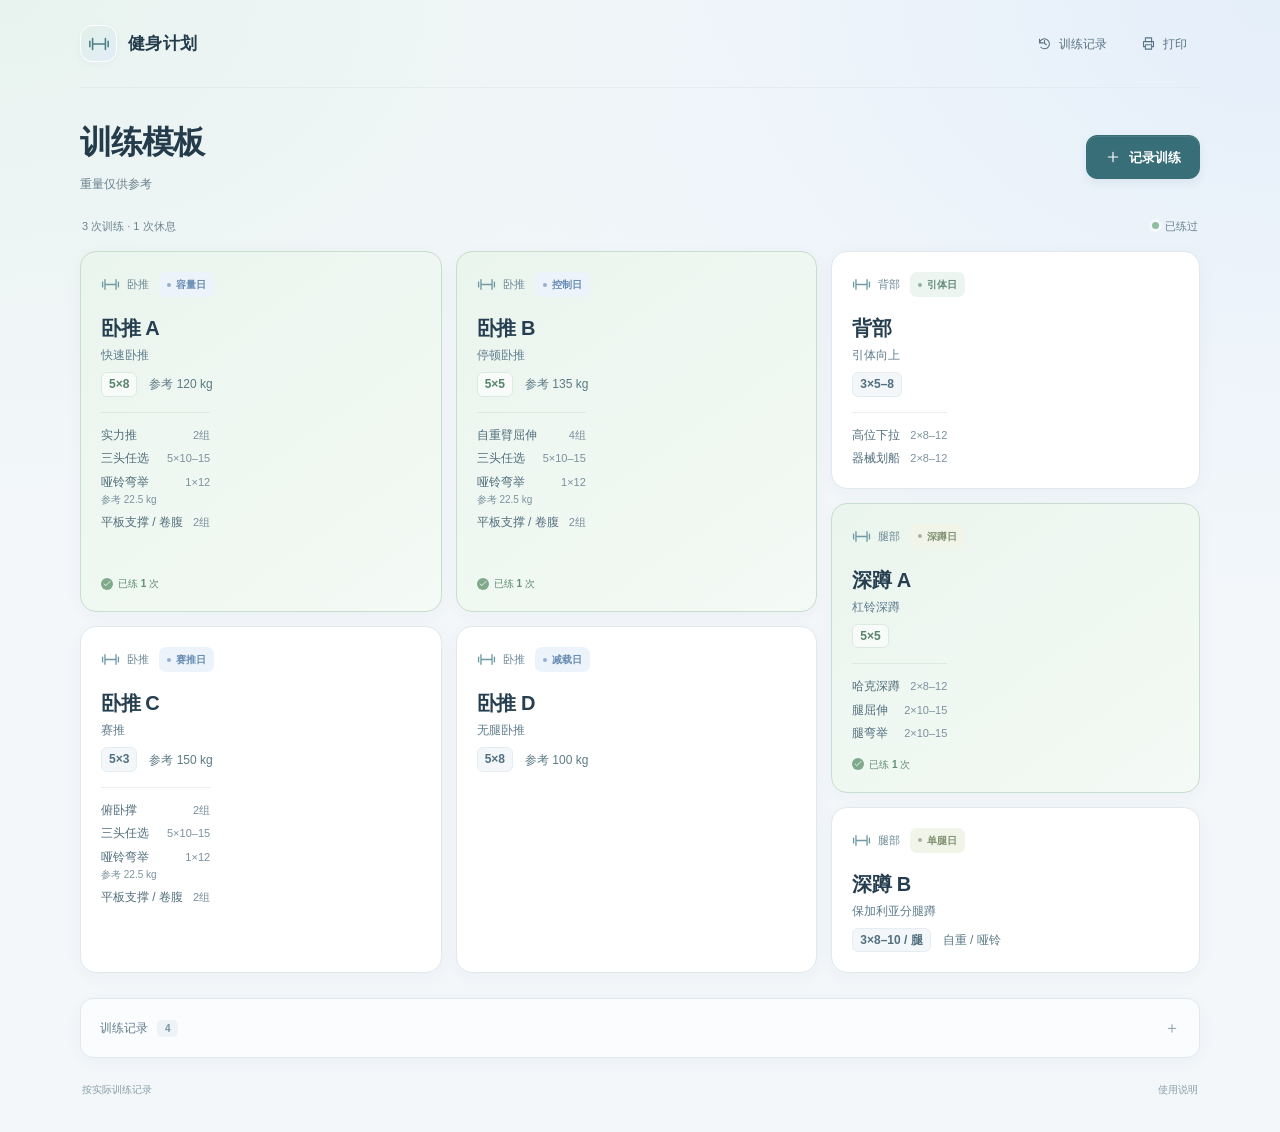
==== commit 5a0caa95: "改为可复用训练模板并记录逐组实重" ====
--- a/项目资料/src/index.html
+++ b/项目资料/src/index.html
@@ -7,7 +7,7 @@
     <meta name="apple-mobile-web-app-title" content="健身计划" />
     <meta name="application-name" content="健身计划" />
     <meta property="og:title" content="健身计划" />
-    <meta name="description" content="16天训练日历，清楚安排每天的动作、组次与重量。" />
+    <meta name="description" content="可复用的训练模板，按实际日期记录每组重量。" />
     <title>健身计划</title>
     <link rel="stylesheet" href="styles.css" />
   </head>
@@ -23,28 +23,24 @@
     </svg>
     <header class="site-header shell">
       <a class="brand" href="#top"><span class="brand-mark"><svg class="icon"><use href="#i-barbell" /></svg></span><span>健身计划</span></a>
-      <nav aria-label="工具"><a href="#history" id="historyLink"><svg class="icon"><use href="#i-history" /></svg>历史记录</a><button type="button" id="printButton"><svg class="icon"><use href="#i-print" /></svg>打印</button></nav>
+      <nav aria-label="工具"><a href="#history" id="historyLink"><svg class="icon"><use href="#i-history" /></svg>训练记录</a><button type="button" id="printButton"><svg class="icon"><use href="#i-print" /></svg>打印</button></nav>
     </header>
     <main class="shell" id="top">
       <section id="schedule" aria-labelledby="schedule-title">
         <div class="calendar-heading">
-          <div><h1 id="schedule-title">16 天训练日历</h1><p class="calendar-range"><svg class="icon"><use href="#i-calendar" /></svg><span id="calendarRange"></span></p></div>
+          <div><h1 id="schedule-title">训练模板</h1><p class="calendar-range">重量仅供参考</p></div>
           <button type="button" class="primary-button" id="openWorkout"><svg class="icon"><use href="#i-plus" /></svg>记录训练</button>
         </div>
-        <div class="calendar-meta"><div class="calendar-progress"><span id="progressText"></span><span class="progress-track" aria-hidden="true"><i id="progressFill"></i></span></div><div class="calendar-legend"><span><i class="legend-dot completed"></i>已完成</span><span><i class="legend-dot upcoming"></i>下一次</span></div></div>
+        <div class="calendar-meta"><span id="progressText"></span><div class="calendar-legend"><span><i class="legend-dot completed"></i>已练过</span></div></div>
         <div class="calendar-board">
-          <div class="calendar-grid" id="planCalendar" aria-label="16天训练计划"></div>
+          <div class="calendar-grid" id="planCalendar" aria-label="训练模板"></div>
         </div>
       </section>
       <details class="history-panel" id="history">
-        <summary>历史记录<span aria-hidden="true">＋</span></summary>
+        <summary><span>训练记录 <b id="historyCount"></b></span><span aria-hidden="true">＋</span></summary>
         <div class="history-content">
           <div class="history-actions"><button type="button" class="outline-button" id="exportCsv">导出 CSV</button><button type="button" class="outline-button" id="exportJson">备份记录</button></div>
           <div id="historyList"></div><div class="legacy-note" id="legacyNote"></div>
-          <div class="reset-card" id="cycleFinish" hidden>
-            <h2>本轮结束</h2><p id="finishDescription"></p>
-            <form id="nextCycleForm" class="next-cycle-form"><label>下一轮开始日期<input id="nextStart" type="date" required /></label><button type="submit" class="primary-button">开启新一轮</button><p class="form-message" id="cycleStatus" role="status"></p></form>
-          </div>
           <p class="data-note">记录保存在当前浏览器，换设备前请备份。</p>
         </div>
       </details>
@@ -54,7 +50,7 @@
       <div class="dialog-heading"><h2 id="workout-title">训练记录</h2><button type="button" class="icon-button" id="closeWorkout" aria-label="关闭"><svg class="icon"><use href="#i-close" /></svg></button></div>
       <article id="sessionCard"></article>
     </dialog>
-    <footer class="site-footer shell"><span>胸 · 背 · 腿 · 休息</span><a href="../docs/使用说明.md" download="使用说明.md">使用说明</a></footer>
+    <footer class="site-footer shell"><span>按实际训练记录</span><a href="../docs/使用说明.md" download="使用说明.md">使用说明</a></footer>
     <script src="training.js"></script><script src="app.js"></script><script src="mobile.js"></script>
   </body>
 </html>
--- a/项目资料/src/styles.css
+++ b/项目资料/src/styles.css
@@ -236,3 +236,80 @@
   .cell-foot { font-size: 7px; padding-top: 4px; }
   .cell-status .icon { width: 9px; height: 9px; }
 }
+
+/* 固定模板板：四种卧推与背、腿模板分别排布。 */
+.calendar-grid { grid-template-columns: minmax(0,2fr) minmax(0,1fr); }
+.bench-templates { display: grid; grid-template-columns: repeat(2,minmax(0,1fr)); gap: 14px; min-width: 0; }
+.other-templates { display: grid; gap: 14px; min-width: 0; }
+.other-templates .calendar-cell { min-height: 0; }
+.cell-category { display: inline-flex; align-items: center; gap: 7px; color: #6b8795; font-size: 11px; font-weight: 550; }
+.cell-category .icon { width: 19px; height: 19px; color: #709ba4; }
+.cell-main { font-size: 20px; }
+.cell-exercise { margin-top: 4px; color: #5e7c8d; font-size: 12px; }
+.cell-aux-row small { display: block; margin-top: 2px; color: #7d94a0; font-size: 10px; }
+.history-panel > summary > span:first-child { color: #607d8c; font-size: 12px; }
+.history-panel[open] > summary > span:first-child { transform: none; }
+#historyCount { display: inline-block; min-width: 21px; margin-left: 6px; padding: 1px 5px; border-radius: 5px; color: #7893a2; background: #edf3f7; text-align: center; font-size: 10px; font-weight: 550; }
+.history-dose { display: inline-block; margin-left: 8px; font-size: 10px; color: #8198a5; font-weight: 400; }
+.history-weights { font-variant-numeric: tabular-nums; }
+.edit-record { min-height: 32px; padding: 5px 9px; border: 1px solid #dce7ed; border-radius: 7px; background: #fff; color: #6c8999; font-size: 11px; }
+.record-main { display: flex; align-items: center; justify-content: space-between; gap: 10px; padding: 14px; margin-top: 19px; border: 1px solid #e1eaf1; border-radius: 10px; background: #f5f9fc; }
+.record-main strong { font-size: 14px; font-weight: 600; }
+.record-main > div > span { display: inline-block; margin-left: 8px; color: #6b8a9c; font-size: 12px; }
+.record-main > small { color: #6b8d98; font-size: 11px; white-space: nowrap; }
+.set-log { position: relative; padding: 10px 0 0; margin: 20px 0 0; border: 0; min-width: 0; }
+.set-log legend { color: #4f7184; padding: 0; font-size: 12px; font-weight: 550; }
+.set-log legend > span { color: #8aa0ad; font-size: 10px; font-weight: 400; }
+.copy-weight { position: absolute; right: 0; top: -17px; border: 0; padding: 0; color: #7093a4; background: none; font-size: 11px; }
+.weight-grid { display: grid; grid-template-columns: repeat(5,minmax(0,1fr)); gap: 7px; }
+.weight-grid label { color: #8198a5; text-align: center; font-size: 10px; }
+.weight-grid input { padding: 8px 5px; text-align: center; font-variant-numeric: tabular-nums; appearance: textfield; -moz-appearance: textfield; }
+.weight-grid input::-webkit-inner-spin-button,.weight-grid input::-webkit-outer-spin-button { appearance: none; margin: 0; }
+.record-extra { margin-top: 19px; padding-top: 14px; border-top: 1px solid var(--line); }
+.record-extra summary { cursor: pointer; color: #7893a3; font-size: 11px; }
+.record-extra .record-fields { margin-top: 14px; }
+@media(max-width:900px) {
+  .calendar-grid { grid-template-columns: minmax(0,1fr); gap: 14px; }
+  .other-templates { grid-template-columns: repeat(3,minmax(0,1fr)); }
+}
+@media(max-width:600px) {
+  .bench-templates { gap: 10px; }
+  .other-templates { grid-template-columns: minmax(0,1fr); gap: 10px; }
+  .other-templates .calendar-cell { padding: 17px; }
+  .other-templates .cell-aux { max-width: 100%; }
+  .other-templates .cell-main { font-size: 19px; }
+  .other-templates .cell-top { margin-bottom: 12px; }
+}
+@media(max-width:480px) {
+  .cell-top { margin-bottom: 14px; }
+  .cell-main { font-size: 18px; }
+  .cell-category { font-size: 10px; gap: 5px; }
+  .cell-category .icon { width: 16px; height: 16px; }
+  .cell-exercise { font-size: 11px; }
+  .cell-aux-row small { font-size: 9px; }
+  .history-panel > summary > span:first-child { font-size: 11px; }
+  .history-day { font-size: 10px; }
+  .history-row { grid-template-columns: 65px minmax(0,1fr) auto; gap: 9px; }
+  .history-row strong { font-size: 12px; }
+  .history-dose { margin-left: 5px; font-size: 9px; }
+  .history-row p { font-size: 10px; line-height: 1.7; }
+  .edit-record { padding-inline: 7px; font-size: 10px; }
+  .record-main { flex-wrap: wrap; padding: 12px; }
+  .record-main strong { font-size: 13px; }
+}
+@media(max-width:350px) { .bench-templates { gap: 8px; } .cell-main { font-size: 16px; } .cell-exercise { font-size: 10px; } .weight-grid { grid-template-columns: repeat(3,minmax(0,1fr)); } }
+@media print {
+  .calendar-grid { grid-template-columns: minmax(0,2fr) minmax(0,1fr); gap: 8px; }
+  .bench-templates { grid-template-columns: repeat(2,minmax(0,1fr)); gap: 8px; }
+  .other-templates { grid-template-columns: minmax(0,1fr); gap: 8px; }
+  .calendar-cell { height: auto; min-height: 210px; padding: 12px; }
+  .other-templates .calendar-cell { min-height: 0; }
+  .cell-category { font-size: 9px; }
+  .cell-category .icon { width: 15px; height: 15px; }
+  .cell-top { margin-bottom: 10px; }
+  .cell-main { font-size: 15px; }
+  .cell-exercise { font-size: 10px; }
+  .cell-aux-row { font-size: 10px; }
+  .cell-aux-row small { font-size: 8px; }
+  .cell-aux-row > span:last-child { font-size: 9px; }
+}
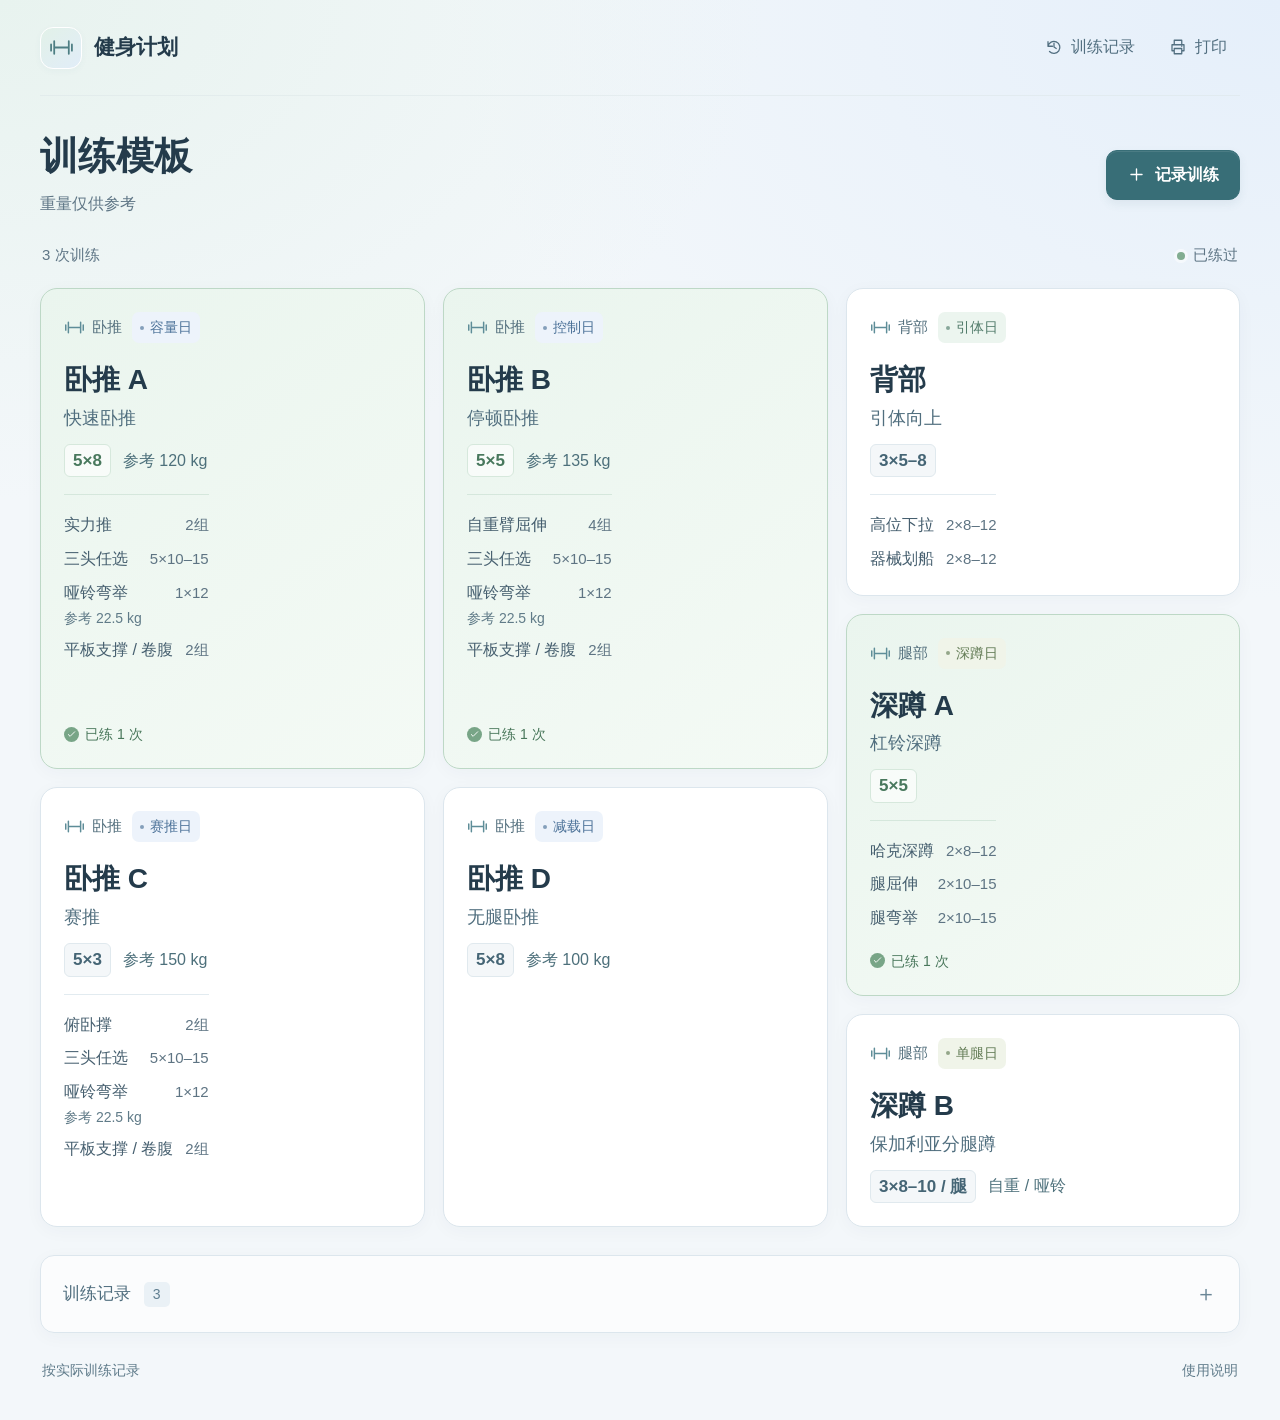
==== commit b9d16905: "放大字体并将训练记录改为月历" ====
--- a/项目资料/src/index.html
+++ b/项目资料/src/index.html
@@ -19,6 +19,7 @@
       <symbol id="i-plus" viewBox="0 0 24 24"><path d="M12 5v14M5 12h14" /></symbol>
       <symbol id="i-calendar" viewBox="0 0 24 24"><rect x="4" y="5" width="16" height="16" rx="3" /><path d="M8 3v4m8-4v4M4 11h16m-11 4h2m4 0h2m-8 3h2" /></symbol>
       <symbol id="i-history" viewBox="0 0 24 24"><path d="M4 11a8 8 0 1 1 2 7M4 5v6h6m2-4v5l3 2" /></symbol>
+      <symbol id="i-chevron" viewBox="0 0 24 24"><path d="m14 6-6 6 6 6" /></symbol>
       <symbol id="i-print" viewBox="0 0 24 24"><path d="M7 8V3h10v5M7 17H4V9h16v8h-3M7 14h10v7H7zm10-3h.01" /></symbol>
     </svg>
     <header class="site-header shell">
@@ -40,7 +41,7 @@
         <summary><span>训练记录 <b id="historyCount"></b></span><span aria-hidden="true">＋</span></summary>
         <div class="history-content">
           <div class="history-actions"><button type="button" class="outline-button" id="exportCsv">导出 CSV</button><button type="button" class="outline-button" id="exportJson">备份记录</button></div>
-          <div id="historyList"></div><div class="legacy-note" id="legacyNote"></div>
+          <div id="historyCalendar" class="history-calendar"></div><div class="history-day-heading"><h3 id="historyDate"></h3><button type="button" class="outline-button" id="recordSelectedDay">记录训练</button></div><div id="historyList"></div><div class="legacy-note" id="legacyNote"></div>
           <p class="data-note">记录保存在当前浏览器，换设备前请备份。</p>
         </div>
       </details>
--- a/项目资料/src/styles.css
+++ b/项目资料/src/styles.css
@@ -1,315 +1,258 @@
 :root {
   color-scheme: light;
   --ink: #243b4b;
-  --muted: #6c8090;
-  --line: #e2eaf0;
+  --muted: #5e7585;
+  --line: #dde7ee;
   --green: #437c70;
-  --mint: #eef7f0;
-  --blue: #eff5fd;
   --paper: #f3f7fa;
-  --shadow: 0 4px 18px rgba(40, 67, 87, .035);
+  --shadow: 0 4px 18px rgba(40,67,87,.035);
+  --font-body: 17px;
+  --font-small: 15px;
+  --font-note: 14px;
+  --font-title: 28px;
+  --font-exercise: 18px;
+  --font-dose: 17px;
+  --font-aux: 16px;
 }
 * { box-sizing: border-box; }
 html { scroll-behavior: smooth; scroll-padding-top: 24px; -webkit-text-size-adjust: 100%; }
-body { margin: 0; min-height: 100vh; color: var(--ink); background: radial-gradient(ellipse 60% 500px at 0 0, #e8f3ef 0, transparent 100%), radial-gradient(ellipse 65% 600px at 100% 0, #e5effa 0, transparent 100%), var(--paper); font: 14px/1.5 -apple-system, BlinkMacSystemFont, "Segoe UI", "Noto Sans CJK SC", "Microsoft YaHei", sans-serif; -webkit-font-smoothing: antialiased; }
+body { margin: 0; min-height: 100vh; color: var(--ink); background: radial-gradient(ellipse 60% 500px at 0 0,#e8f3ef,transparent),radial-gradient(ellipse 65% 600px at 100% 0,#e5effa,transparent),var(--paper); font: 400 var(--font-body)/1.65 -apple-system,BlinkMacSystemFont,"PingFang SC","Hiragino Sans GB","Microsoft YaHei","Noto Sans CJK SC",sans-serif; -webkit-font-smoothing: antialiased; overflow-wrap: anywhere; }
 h1,h2,h3,h4,p { margin: 0; }
 button,input,select { font: inherit; }
 button,a { -webkit-tap-highlight-color: transparent; touch-action: manipulation; }
 button { cursor: pointer; }
 button:disabled { cursor: not-allowed; opacity: .5; }
 a { color: inherit; }
-button:focus-visible,a:focus-visible,input:focus-visible,select:focus-visible,summary:focus-visible { outline: 3px solid #75a9ae; outline-offset: 3px; }
+button:focus-visible,a:focus-visible,input:focus-visible,select:focus-visible,summary:focus-visible { outline: 3px solid #6d9fa9; outline-offset: 3px; }
 [hidden] { display: none !important; }
 ::selection { background: #d6e8e6; }
 .svg-library { position: absolute; width: 0; height: 0; overflow: hidden; }
-.icon { width: 20px; height: 20px; fill: none; stroke: currentColor; stroke-width: 1.7; stroke-linecap: round; stroke-linejoin: round; flex: 0 0 auto; }
-.shell { width: min(1120px, calc(100% - 72px)); margin-inline: auto; }
-.site-header { display: flex; align-items: center; justify-content: space-between; height: 88px; border-bottom: 1px solid #dbe6e780; }
-.brand { display: inline-flex; align-items: center; gap: 11px; font-size: 17px; font-weight: 650; text-decoration: none; letter-spacing: .025em; }
-.brand-mark { display: grid; place-items: center; width: 37px; height: 37px; border: 1px solid #fff; border-radius: 12px; background: linear-gradient(140deg, #e2f1e8, #e1edf8); color: #4d7e83; box-shadow: 0 2px 7px #3b65750a; }
-.brand .icon { width: 22px; height: 22px; }
-.site-header nav { display: flex; align-items: center; gap: 8px; color: #597281; font-size: 12px; }
-.site-header nav a,.site-header nav button { display: inline-flex; align-items: center; justify-content: center; gap: 7px; min-height: 36px; padding: 7px 12px; border: 1px solid transparent; border-radius: 9px; text-decoration: none; color: inherit; background: none; }
-.site-header nav .icon { width: 15px; height: 15px; }
-.site-header nav a:hover,.site-header nav button:hover { border-color: #d9e5e9; background: #ffffff90; color: #315b70; }
-.calendar-heading { display: flex; justify-content: space-between; align-items: center; gap: 20px; padding-top: 34px; }
-h1 { font-size: 32px; font-weight: 650; line-height: 1.3; letter-spacing: -.035em; }
-.calendar-range { display: flex; align-items: center; gap: 7px; color: #69808e; margin-top: 11px; font-size: 12px; font-variant-numeric: tabular-nums; }
-.calendar-range .icon { width: 14px; height: 14px; color: #7696a2; }
-.primary-button { display: inline-flex; align-items: center; justify-content: center; gap: 8px; min-height: 44px; padding: 10px 18px; border: 1px solid #386e77; border-radius: 11px; background: #386e77; color: #fff; font-size: 13px; font-weight: 600; white-space: nowrap; box-shadow: 0 4px 10px #386e7716, inset 0 1px 0 #ffffff18; transition: background .15s,box-shadow .15s; }
+.icon { width: 21px; height: 21px; fill: none; stroke: currentColor; stroke-width: 1.7; stroke-linecap: round; stroke-linejoin: round; flex: 0 0 auto; }
+.shell { width: min(1200px,calc(100% - 64px)); margin-inline: auto; }
+.site-header { display: flex; align-items: center; justify-content: space-between; gap: 16px; min-height: 96px; border-bottom: 1px solid #dbe6e780; }
+.brand { display: inline-flex; align-items: center; gap: 12px; font-size: 21px; font-weight: 600; text-decoration: none; white-space: nowrap; }
+.brand-mark { display: grid; place-items: center; width: 42px; height: 42px; border: 1px solid #fff; border-radius: 13px; background: linear-gradient(140deg,#e2f1e8,#e1edf8); color: #4d7e83; box-shadow: 0 2px 7px #3b65750a; }
+.brand .icon { width: 25px; height: 25px; }
+.site-header nav { display: flex; align-items: center; gap: 8px; color: #526f80; font-size: 16px; }
+.site-header nav a,.site-header nav button { display: inline-flex; align-items: center; justify-content: center; gap: 8px; min-height: 44px; padding: 9px 12px; border: 1px solid transparent; border-radius: 10px; text-decoration: none; color: inherit; background: none; white-space: nowrap; }
+.site-header nav .icon { width: 18px; height: 18px; }
+.site-header nav a:hover,.site-header nav button:hover { border-color: #d9e5e9; background: #ffffff90; }
+.calendar-heading { display: flex; justify-content: space-between; align-items: center; gap: 20px; padding-top: 36px; }
+h1 { font-size: 38px; font-weight: 600; line-height: 1.3; }
+.calendar-range { margin-top: 10px; color: var(--muted); font-size: 16px; }
+.primary-button { display: inline-flex; align-items: center; justify-content: center; gap: 9px; min-height: 50px; padding: 11px 20px; border: 1px solid #386e77; border-radius: 11px; background: #386e77; color: #fff; font-size: 16px; font-weight: 600; white-space: nowrap; box-shadow: 0 4px 10px #386e7716,inset 0 1px 0 #ffffff18; transition: background .15s,box-shadow .15s; }
 .primary-button:hover:not(:disabled) { background: #2c5d67; box-shadow: 0 5px 14px #386e7725; }
-.primary-button .icon { width: 16px; height: 16px; }
-.calendar-meta { display: flex; justify-content: space-between; align-items: center; gap: 20px; padding: 25px 2px 17px; color: #6c8490; font-size: 11px; }
-.calendar-progress { display: inline-flex; align-items: center; gap: 12px; font-variant-numeric: tabular-nums; }
-.progress-track { display: block; width: 90px; height: 4px; overflow: hidden; border-radius: 8px; background: #dfe9e9; }
-.progress-track i { display: block; height: 100%; width: 0; border-radius: inherit; background: #78a895; }
-.calendar-legend { display: flex; gap: 16px; }
-.calendar-legend > span { display: inline-flex; align-items: center; gap: 6px; }
-.legend-dot { width: 7px; height: 7px; border-radius: 50%; box-shadow: 0 0 0 3px #ffffff80; }
-.legend-dot.completed { background: #91bda0; }
-.legend-dot.upcoming { background: #99b9df; }
+.primary-button .icon { width: 19px; height: 19px; }
+.calendar-meta { display: flex; justify-content: space-between; align-items: center; gap: 16px; padding: 25px 2px 20px; color: var(--muted); font-size: 15px; }
+.calendar-legend > span { display: inline-flex; align-items: center; gap: 8px; }
+.legend-dot { width: 8px; height: 8px; border-radius: 50%; background: #82ad91; box-shadow: 0 0 0 3px #ffffff80; }
 .calendar-board { min-width: 0; }
-.calendar-grid { display: grid; grid-template-columns: repeat(3,minmax(0,1fr)); gap: 14px; }
-.calendar-cell { position: relative; display: flex; flex-direction: column; min-width: 0; min-height: 316px; padding: 20px; border: 1px solid #e0e8ed; border-radius: 16px; background: #fff; color: var(--ink); text-align: left; box-shadow: var(--shadow); transition: border-color .18s,box-shadow .18s,transform .18s; }
+.calendar-grid { display: grid; grid-template-columns: minmax(0,2fr) minmax(0,1fr); gap: 18px; }
+.bench-templates { display: grid; grid-template-columns: repeat(2,minmax(0,1fr)); gap: 18px; min-width: 0; }
+.other-templates { display: grid; gap: 18px; min-width: 0; }
+.calendar-cell { display: flex; flex-direction: column; min-width: 0; padding: 23px; border: 1px solid #dce6ed; border-radius: 17px; background: #fff; color: var(--ink); text-align: left; box-shadow: var(--shadow); transition: border-color .18s,box-shadow .18s,transform .18s; }
 .calendar-cell > * { flex-shrink: 0; }
-.calendar-cell.completed { border-color: #c7ddcd; background: linear-gradient(145deg, #eaf5ee, #f4faf5); }
-.calendar-cell.upcoming { border-color: #c2d6ed; background: linear-gradient(145deg, #ecf3fe, #f6f9ff); }
-.calendar-cell.incomplete { border-color: #eadfc9; background: #fbf7ed; }
-.cell-top { display: flex; justify-content: space-between; align-items: center; gap: 10px; margin-bottom: 17px; }
-.cell-date { display: inline-flex; align-items: center; gap: 10px; }
-.cell-number { color: #698494; font: 550 29px/1.05 -apple-system, BlinkMacSystemFont, "Segoe UI", sans-serif; font-variant-numeric: tabular-nums; letter-spacing: -.045em; }
-.completed .cell-number { color: #5f8f73; }
-.upcoming .cell-number { color: #638bb6; }
-.cell-date time { display: grid; gap: 2px; color: #728996; font-size: 11px; font-variant-numeric: tabular-nums; line-height: 1.25; }
-.cell-date time small { color: #90a1ac; font-size: 9px; }
-.cell-kind { display: inline-flex; align-items: center; gap: 5px; padding: 5px 8px; border-radius: 7px; background: #edf3fb; color: #668bb2; font-size: 10px; font-weight: 600; white-space: nowrap; }
+.calendar-cell.completed { border-color: #bdd8c6; background: linear-gradient(145deg,#eaf5ee,#f4faf5); }
+.cell-top { display: flex; justify-content: space-between; align-items: center; gap: 10px; margin-bottom: 18px; }
+.cell-category { display: inline-flex; align-items: center; gap: 7px; color: #536f7d; font-size: 15px; font-weight: 500; }
+.cell-category .icon { width: 21px; height: 21px; color: #5e8d98; }
+.cell-kind { display: inline-flex; align-items: center; gap: 6px; padding: 4px 8px; border-radius: 7px; background: #edf3fb; color: #4b7198; font-size: 14px; font-weight: 500; white-space: nowrap; }
 .cell-kind::before { content: ""; width: 4px; height: 4px; border-radius: 50%; background: currentColor; opacity: .65; }
-.back .cell-kind { color: #658b7d; background: #ecf5ef; }
-.legs .cell-kind { color: #819371; background: #f0f4e9; }
-.cell-main { display: block; color: #263f50; font-size: 18px; font-weight: 650; line-height: 1.4; letter-spacing: -.02em; }
-.cell-dose { display: flex; flex-wrap: wrap; align-items: center; gap: 7px 12px; margin-top: 8px; font-size: 12px; font-variant-numeric: tabular-nums; }
-.cell-dose > span { display: inline-block; padding: 3px 7px; border: 1px solid #e6edf0; border-radius: 6px; background: #f4f7f9; color: #526f80; font-weight: 600; line-height: 1.4; }
-.cell-dose em { font-style: normal; font-size: 12px; color: #5c7b85; }
-.completed .cell-dose > span { border-color: #dcebe0; background: #ffffffa0; color: #57856b; }
-.upcoming .cell-dose > span { border-color: #dbe6f3; background: #ffffffb0; color: #6489b1; }
-.cell-aux { display: grid; gap: 6px; padding-top: 14px; margin-top: 15px; border-top: 1px solid #e8eef1; }
-.cell-aux-row { display: flex; align-items: baseline; justify-content: space-between; gap: 10px; color: #526e7c; font-size: 12px; line-height: 1.45; }
-.cell-aux-row > span:first-child { min-width: 0; }
-.cell-aux-row > span:last-child { color: #7b909e; white-space: nowrap; font-size: 11px; font-variant-numeric: tabular-nums; }
-.completed .cell-aux { border-color: #dcebe2; }
-.upcoming .cell-aux { border-color: #dfe9f6; }
-.cell-foot { display: flex; align-items: center; margin-top: auto; padding-top: 14px; color: #618d72; font-size: 10px; }
-.cell-status { display: inline-flex; align-items: center; gap: 5px; font-weight: 550; }
-.cell-status .icon { width: 12px; height: 12px; padding: 1px; border-radius: 50%; color: #fff; background: #80aa8c; stroke-width: 2; }
-.upcoming .cell-status { color: #628bb6; }
-.upcoming .cell-status::before { content: ""; width: 5px; height: 5px; border-radius: 50%; background: #8cafd5; }
-.incomplete .cell-status { color: #a08a60; }
-.history-panel { margin-top: 25px; border: 1px solid #dfe8ee; border-radius: 13px; background: #ffffffb0; box-shadow: var(--shadow); }
-.history-panel > summary { display: flex; justify-content: space-between; align-items: center; padding: 17px 19px; cursor: pointer; list-style: none; color: #607d8c; font-size: 12px; }
+.back .cell-kind { color: #527c6b; background: #ecf5ef; }
+.legs .cell-kind { color: #637c56; background: #f0f4e9; }
+.cell-main { display: block; font-size: var(--font-title); font-weight: 600; line-height: 1.35; }
+.cell-exercise { margin-top: 5px; color: #506e7e; font-size: var(--font-exercise); line-height: 1.6; }
+.cell-dose { display: flex; flex-wrap: wrap; align-items: center; gap: 8px 12px; margin-top: 11px; font-size: var(--font-dose); font-variant-numeric: tabular-nums; line-height: 1.5; }
+.cell-dose > span { display: inline-block; padding: 3px 8px; border: 1px solid #e0e9ee; border-radius: 6px; background: #f4f7f9; color: #456575; font-weight: 600; }
+.cell-dose em { font-style: normal; font-size: 16px; color: #4d707b; }
+.completed .cell-dose > span { border-color: #d6e8dc; background: #ffffffa0; color: #48785d; }
+.cell-aux { display: grid; gap: 8px; padding-top: 17px; margin-top: 17px; border-top: 1px solid #e2ebf0; }
+.cell-aux-row { display: grid; grid-template-columns: minmax(0,1fr) auto; align-items: baseline; gap: 12px; color: #465f6f; font-size: var(--font-aux); line-height: 1.6; }
+.cell-aux-row > span:last-child { color: #5e7483; white-space: nowrap; font-size: var(--font-small); font-variant-numeric: tabular-nums; }
+.cell-aux-row small { display: block; margin-top: 3px; color: #607b88; font-size: var(--font-note); line-height: 1.5; }
+.completed .cell-aux { border-color: #d5e7dc; }
+.cell-foot { display: flex; align-items: center; margin-top: auto; padding-top: 19px; color: #49775b; font-size: var(--font-note); line-height: 1.6; }
+.cell-status { display: inline-flex; align-items: center; gap: 6px; font-weight: 500; }
+.cell-status .icon { width: 15px; height: 15px; padding: 2px; border-radius: 50%; color: #fff; background: #78a587; stroke-width: 2; }
+.history-panel { margin-top: 28px; border: 1px solid #dce6ed; border-radius: 14px; background: #ffffffb0; box-shadow: var(--shadow); }
+.history-panel > summary { display: flex; justify-content: space-between; align-items: center; gap: 14px; padding: 20px 22px; cursor: pointer; list-style: none; color: #4f6d7e; font-size: 17px; }
 .history-panel > summary::-webkit-details-marker { display: none; }
-.history-panel > summary > span { color: #8fa3ad; font-size: 16px; }
-.history-panel[open] > summary > span { transform: rotate(45deg); }
-.history-content { padding: 0 20px 20px; }
-.history-actions { display: flex; gap: 8px; margin: 4px 0 10px; }
-.outline-button { padding: 8px 12px; border: 1px solid #dce6ed; border-radius: 8px; background: #fff; color: #648093; font-size: 12px; }
-.outline-button:hover { background: #f2f7fb; }
-.history-row { display: grid; grid-template-columns: 85px minmax(0,1fr) auto; align-items: center; gap: 12px; padding: 15px 0; border-bottom: 1px solid var(--line); font-size: 13px; }
-.history-row strong { font-weight: 550; }
-.history-day,.history-row p,.legacy-note,.data-note { color: var(--muted); }
-.history-day small { display: block; font-size: 10px; margin-top: 2px; }
-.history-result { font-size: 10px; padding: 4px 8px; border-radius: 6px; background: #eaf5ee; color: #6b9379; }
-.history-result.caution { color: #9b825c; background: #f7f0e4; }
-.legacy-note,.data-note { margin-top: 15px; font-size: 11px; }
+.history-panel > summary > span:last-child { color: #6a8696; font-size: 22px; }
+.history-panel[open] > summary > span:last-child { transform: rotate(45deg); }
+#historyCount { display: inline-block; min-width: 26px; margin-left: 8px; padding: 1px 6px; border-radius: 5px; color: #5e7d8f; background: #eaf1f6; text-align: center; font-size: 14px; font-weight: 500; }
+.history-content { padding: 0 22px 22px; }
+.history-actions { display: flex; flex-wrap: wrap; gap: 10px; margin: 4px 0 20px; }
+.outline-button,.edit-record { min-height: 44px; padding: 9px 13px; border: 1px solid #d6e2ea; border-radius: 9px; background: #fff; color: #4c6f82; font-size: 15px; }
+.outline-button:hover,.edit-record:hover { background: #eef5fa; }
+.history-calendar { padding: 18px; border: 1px solid var(--line); border-radius: 13px; background: #fff; }
+.month-toolbar { display: flex; justify-content: space-between; align-items: center; gap: 14px; margin-bottom: 16px; }
+.month-toolbar strong { font-size: 22px; font-weight: 600; }
+.next-month .icon { transform: rotate(180deg); }
+.record-weekdays { display: grid; grid-template-columns: repeat(7,minmax(0,1fr)); gap: 6px; margin-bottom: 8px; color: #607b8d; text-align: center; font-size: 15px; }
+.record-calendar-grid { display: grid; grid-template-columns: repeat(7,minmax(0,1fr)); gap: 6px; }
+.record-day,.calendar-blank { min-width: 0; min-height: 94px; padding: 10px; border: 1px solid #e5edf2; border-radius: 9px; background: #fafcfd; }
+.calendar-blank { border-color: transparent; background: transparent; }
+.record-day { display: flex; flex-direction: column; align-items: flex-start; gap: 5px; color: #536d7d; text-align: left; }
+.record-day-number { font-size: 18px; line-height: 1.35; font-variant-numeric: tabular-nums; }
+.record-day.has-records { background: #eef7f1; border-color: #c7dece; color: #3f6c50; }
+.record-day.selected { border-color: #477d89; box-shadow: inset 0 0 0 1px #477d89; background: #edf5fa; }
+.day-templates { display: grid; gap: 3px; color: #507563; font-size: 14px; line-height: 1.45; }
+.day-indicator { display: none; }
+.history-day-heading { display: flex; justify-content: space-between; align-items: center; gap: 16px; margin-top: 24px; }
+.history-day-heading h3 { font-size: 20px; font-weight: 500; font-variant-numeric: tabular-nums; }
+.history-row { display: grid; grid-template-columns: minmax(0,1fr) auto; align-items: center; gap: 16px; padding: 18px 0; border-bottom: 1px solid var(--line); }
+.history-row strong { font-size: 20px; font-weight: 600; }
+.history-dose { display: inline-block; margin-left: 10px; font-size: 15px; color: #607d8e; font-weight: 400; }
+.history-row p { color: #526e7d; font-size: 16px; line-height: 1.7; margin-top: 6px; }
+.history-weights { font-variant-numeric: tabular-nums; }
+.legacy-note,.data-note { color: var(--muted); margin-top: 18px; font-size: 14px; line-height: 1.65; }
 .legacy-note:empty { display: none; }
-.archive-item,.legacy-group,.legacy-record { margin-top: 12px; }
+.archive-item,.legacy-group,.legacy-record { margin-top: 14px; }
 .archive-item summary,.legacy-note summary { cursor: pointer; }
-.legacy-record { display: grid; gap: 3px; }
-.reset-card { padding: 20px; margin-top: 18px; background: #edf5f3; border: 1px solid #dcebe5; border-radius: 12px; }
-.reset-card h2 { font-size: 17px; }
-.reset-card p { color: #68867b; font-size: 12px; margin-top: 5px; }
-.next-cycle-form { display: grid; grid-template-columns: minmax(0,1fr) auto; align-items: end; gap: 12px; margin-top: 15px; }
-.empty-history { color: var(--muted); padding: 20px 0; }
-.site-footer { display: flex; align-items: center; justify-content: space-between; padding: 24px 2px 35px; color: #899eaa; font-size: 10px; }
+.legacy-record { display: grid; gap: 5px; }
+.site-footer { display: flex; align-items: center; justify-content: space-between; gap: 16px; padding: 26px 2px 38px; color: #5f7b8a; font-size: 14px; }
 .site-footer a { text-decoration: none; }
-.save-status { position: fixed; bottom: 26px; left: 50%; transform: translateX(-50%); z-index: 5; background: #386e77; color: #fff; padding: 11px 20px; border-radius: 10px; box-shadow: 0 5px 20px #283e4225; }
+.save-status { position: fixed; bottom: 24px; left: 50%; transform: translateX(-50%); z-index: 5; max-width: calc(100% - 32px); background: #386e77; color: #fff; padding: 12px 20px; border-radius: 10px; box-shadow: 0 5px 20px #283e4225; font-size: 16px; }
 .save-status:empty { display: none; }
-.workout-dialog { width: min(560px,calc(100% - 32px)); max-height: calc(100dvh - 48px); padding: 27px; border: 1px solid #e0e9ee; border-radius: 20px; background: #fff; color: var(--ink); box-shadow: 0 24px 100px #213c3330; overscroll-behavior: contain; }
+.workout-dialog { width: min(640px,calc(100% - 32px)); max-height: calc(100dvh - 40px); padding: 28px; border: 1px solid #dce7ef; border-radius: 20px; background: #fff; color: var(--ink); box-shadow: 0 24px 100px #213c3330; overscroll-behavior: contain; }
 .workout-dialog::backdrop { background: #203b4c45; backdrop-filter: blur(6px); }
 body:has(.workout-dialog[open]) { overflow: hidden; }
-.dialog-heading { display: flex; justify-content: space-between; align-items: center; padding-bottom: 21px; }
-.dialog-heading h2 { font-size: 13px; font-weight: 550; color: #7b919e; }
-.icon-button { display: grid; place-items: center; width: 34px; height: 34px; padding: 0; border: 1px solid #e2eaf0; border-radius: 10px; color: #8098a4; background: #f6f9fb; }
-.icon-button .icon { width: 17px; height: 17px; }
-.session-topline { display: flex; align-items: center; justify-content: space-between; gap: 12px; color: #7a919f; font-size: 11px; }
-.session-pill { padding: 3px 8px; border-radius: 6px; color: #648a7c; background: #edf5ef; }
-.session-pill:empty { display: none; }
-.session-title { margin-top: 10px; font-size: 25px; font-weight: 650; letter-spacing: -.025em; }
-.session-reference { color: #668a91; font-size: 12px; margin-top: 8px; }
-.exercise-list { margin-top: 22px; border-top: 1px solid var(--line); }
-.exercise-row { display: grid; grid-template-columns: 25px minmax(0,1fr); align-items: start; gap: 10px; padding: 14px 0; border-bottom: 1px solid var(--line); }
-.exercise-index { display: grid; place-items: center; min-height: 22px; font-size: 10px; color: #819bab; border-radius: 6px; background: #f0f5f8; font-variant-numeric: tabular-nums; }
-.exercise-label { color: #7f98a5; font-size: 10px; margin-right: 8px; }
-.exercise-main strong { font-size: 14px; font-weight: 600; }
-.exercise-main small { display: block; margin-top: 5px; color: #6e8996; font-size: 12px; }
-.choice-label { display: flex; flex-wrap: wrap; align-items: center; gap: 8px; margin-top: 9px; font-size: 11px; color: #7492a0; }
-.choice-label select { width: auto; min-width: 155px; min-height: 36px; padding-block: 6px; margin: 0; }
-.record-form { margin-top: 23px; }
-.record-title { margin-bottom: 14px; }
-.record-title h4 { font-size: 14px; font-weight: 600; }
-.record-fields { display: grid; grid-template-columns: repeat(2,minmax(0,1fr)); gap: 14px; }
-label { display: block; color: #5a788a; font-size: 11px; }
-label > span { color: #8ea3af; }
-input,select { display: block; width: 100%; min-width: 0; min-height: 44px; margin-top: 6px; padding: 9px 11px; border: 1px solid #dce6ee; border-radius: 9px; color: var(--ink); background: #f9fbfd; font-size: 14px; }
-input::placeholder { color: #94a8b4; }
-input:disabled,select:disabled { background: #f2f6f9; color: #899fab; }
+.dialog-heading { display: flex; justify-content: space-between; align-items: center; gap: 16px; padding-bottom: 24px; }
+.dialog-heading h2 { font-size: 22px; font-weight: 600; }
+.icon-button { display: grid; place-items: center; width: 44px; height: 44px; padding: 0; border: 1px solid #dce7ee; border-radius: 10px; color: #537587; background: #f5f9fc; }
+.icon-button .icon { width: 21px; height: 21px; }
+.record-fields { display: grid; grid-template-columns: repeat(2,minmax(0,1fr)); gap: 16px; }
+label { display: block; min-width: 0; color: #4c6c7e; font-size: 16px; line-height: 1.6; }
+input,select { display: block; width: 100%; min-width: 0; min-height: 52px; margin-top: 8px; padding: 10px 12px; border: 1px solid #d4e1eb; border-radius: 10px; color: var(--ink); background: #f7fafc; font-size: 18px; line-height: 1.5; }
+input::placeholder { color: #718b9b; }
+input:disabled,select:disabled { background: #eef4f8; color: #718b9b; }
 .full-field { grid-column: 1/-1; }
-.record-actions { margin-top: 19px; }
-.record-actions > span { display: block; margin-top: 8px; color: var(--muted); font-size: 10px; }
+.record-main { display: flex; flex-wrap: wrap; align-items: center; justify-content: space-between; gap: 10px 16px; padding: 16px; margin-top: 24px; border: 1px solid #dce7ef; border-radius: 11px; background: #f2f7fb; }
+.record-main strong { font-size: 18px; font-weight: 600; }
+.record-main > div > span { display: inline-block; margin-left: 10px; color: #55778b; font-size: 16px; }
+.record-main > small { color: #527280; font-size: 16px; }
+.set-log { position: relative; padding: 13px 0 0; margin: 26px 0 0; border: 0; min-width: 0; }
+.set-log legend { color: #40667a; padding: 0; font-size: 16px; font-weight: 500; }
+.set-log legend > span { color: #617f91; font-size: 14px; font-weight: 400; }
+.copy-weight { position: absolute; right: 0; top: -23px; border: 0; padding: 0; color: #4e778e; background: none; font-size: 14px; }
+.weight-grid { display: grid; grid-template-columns: repeat(5,minmax(0,1fr)); gap: 10px; }
+.weight-grid label { color: #5f7e90; text-align: center; font-size: 14px; }
+.weight-grid input { padding: 9px 6px; text-align: center; font-size: 18px; font-variant-numeric: tabular-nums; appearance: textfield; -moz-appearance: textfield; }
+.weight-grid input::-webkit-inner-spin-button,.weight-grid input::-webkit-outer-spin-button { appearance: none; margin: 0; }
+.record-extra { margin-top: 24px; padding-top: 18px; border-top: 1px solid var(--line); }
+.record-extra summary { cursor: pointer; color: #4f7387; font-size: 15px; }
+.record-extra .record-fields { margin-top: 17px; }
+.record-actions { margin-top: 24px; }
 .record-actions .primary-button { width: 100%; }
-.form-message { color: #648b73; font-size: 12px; }
-.form-message:not(:empty) { margin-top: 10px; }
-.preview-note,.completed-note,.mini-warning { margin-top: 20px; padding: 13px; border: 1px solid #dcebe4; border-radius: 10px; color: #688c79; background: #f0f7f2; font-size: 12px; }
-.completed-note { display: flex; gap: 8px; align-items: flex-start; }
-.completed-note .icon { width: 16px; height: 16px; }
-.completed-note p { margin-top: 3px; }
-.mini-warning { background: #fbf5e9; color: #9b865f; }
-@media(hover:hover) { .calendar-cell:hover { border-color: #aec8d2; box-shadow: 0 9px 25px #2f536412; transform: translateY(-2px); } }
-@media(max-width:1000px) { .shell { width: calc(100% - 44px); } .calendar-grid { gap: 12px; } .calendar-cell { padding: 17px; min-height: 310px; } .cell-number { font-size: 26px; } .cell-date { gap: 7px; } .cell-main { font-size: 17px; } .cell-kind { padding: 5px 6px; font-size: 9px; } .cell-aux-row { font-size: 11px; } .cell-aux-row > span:last-child { font-size: 10px; } .cell-dose { gap: 6px 8px; } .cell-dose em { font-size: 11px; } }
-@media(max-width:760px) { .calendar-grid { grid-template-columns: repeat(2,minmax(0,1fr)); } .calendar-cell { padding: 19px; min-height: 310px; } .cell-kind { font-size: 10px; padding: 5px 8px; } .cell-main { font-size: 18px; } .cell-aux-row { font-size: 12px; } .cell-aux-row > span:last-child { font-size: 11px; } }
-@media(max-width:480px) {
+.form-message { color: #487959; font-size: 15px; line-height: 1.65; }
+.form-message:not(:empty) { margin-top: 14px; }
+@media(hover:hover) { .calendar-cell:hover { border-color: #9cbcca; box-shadow: 0 9px 25px #2f536412; transform: translateY(-2px); } }
+@media(max-width:960px) {
+  .shell { width: calc(100% - 44px); }
+  .calendar-grid { grid-template-columns: minmax(0,1fr); gap: 16px; }
+  .other-templates { grid-template-columns: repeat(3,minmax(0,1fr)); gap: 16px; }
+  .calendar-cell { padding: 20px; }
+}
+@media(max-width:680px) { .other-templates { grid-template-columns: minmax(0,1fr); } }
+@media(max-width:600px) {
+  :root { --font-body: 16px; --font-title: 25px; --font-exercise: 17px; --font-dose: 16px; --font-aux: 15px; --font-small: 15px; --font-note: 14px; }
   .shell { width: calc(100% - 28px); }
-  .site-header { height: 71px; }
-  .brand { gap: 8px; font-size: 15px; }
-  .brand-mark { width: 31px; height: 31px; border-radius: 10px; }
-  .brand .icon { width: 19px; height: 19px; }
-  .site-header nav { gap: 2px; font-size: 11px; }
-  .site-header nav a,.site-header nav button { gap: 5px; min-height: 34px; padding: 5px 8px; }
-  .site-header nav .icon { width: 13px; height: 13px; }
-  .calendar-heading { padding-top: 26px; gap: 10px; }
-  h1 { font-size: 24px; }
-  .calendar-range { font-size: 10px; gap: 5px; margin-top: 9px; }
-  .calendar-range .icon { width: 12px; height: 12px; }
-  #openWorkout { min-height: 38px; padding: 8px 11px; font-size: 11px; border-radius: 9px; gap: 5px; }
-  #openWorkout .icon { width: 12px; height: 12px; }
-  .calendar-meta { padding: 22px 1px 14px; gap: 10px; font-size: 10px; }
-  .calendar-progress { gap: 8px; }
-  .progress-track { width: 44px; height: 3px; }
-  .calendar-legend { gap: 12px; }
-  .legend-dot { width: 6px; height: 6px; }
-  .calendar-grid { gap: 10px; }
-  .calendar-cell { min-height: 278px; padding: 14px 12px; border-radius: 12px; }
-  .cell-top { gap: 5px; margin-bottom: 16px; }
-  .cell-number { font-size: 25px; }
-  .cell-date { gap: 6px; }
-  .cell-date time { font-size: 9px; gap: 1px; }
-  .cell-date time small { font-size: 8px; }
-  .cell-kind { font-size: 9px; padding: 4px 6px; border-radius: 5px; gap: 4px; }
-  .cell-kind::before { width: 3px; height: 3px; }
-  .cell-main { font-size: 15px; }
-  .cell-dose { margin-top: 7px; font-size: 11px; gap: 6px; }
-  .cell-dose > span { padding: 2px 5px; border-radius: 5px; }
-  .cell-dose em { font-size: 10px; }
-  .cell-aux { margin-top: 13px; padding-top: 12px; gap: 6px; }
-  .cell-aux-row { font-size: 11px; gap: 6px; }
-  .cell-aux-row > span:last-child { font-size: 10px; }
-  .cell-foot { padding-top: 13px; font-size: 9px; }
-  .cell-status .icon { width: 11px; height: 11px; }
-  .history-panel { margin-top: 18px; }
-  .history-panel > summary { padding: 15px 14px; font-size: 11px; }
-  .history-content { padding: 0 14px 17px; }
-  .history-row { grid-template-columns: 60px minmax(0,1fr); font-size: 12px; }
-  .history-result { display: none; }
-  .site-footer { font-size: 9px; }
-  .workout-dialog { padding: 21px; border-radius: 17px; }
+  .site-header { min-height: 82px; gap: 8px; }
+  .brand { gap: 8px; font-size: 18px; }
+  .brand-mark { width: 34px; height: 34px; border-radius: 10px; }
+  .brand .icon { width: 21px; height: 21px; }
+  .site-header nav { gap: 0; font-size: 14px; }
+  .site-header nav a,.site-header nav button { gap: 5px; min-height: 42px; padding: 7px 8px; }
+  .site-header nav .icon { width: 16px; height: 16px; }
+  .calendar-heading { padding-top: 28px; gap: 12px; }
+  h1 { font-size: 32px; }
+  .calendar-range { font-size: 15px; margin-top: 8px; }
+  #openWorkout { min-height: 46px; padding: 10px 13px; gap: 6px; font-size: 15px; }
+  #openWorkout .icon { width: 17px; height: 17px; }
+  .calendar-meta { padding: 22px 1px 18px; font-size: 14px; }
+  .bench-templates,.other-templates { gap: 12px; }
+  .calendar-cell { padding: 17px 14px; border-radius: 13px; }
+  .cell-top { gap: 7px; margin-bottom: 16px; }
+  .cell-category { font-size: 14px; gap: 5px; }
+  .cell-category .icon { width: 18px; height: 18px; }
+  .cell-kind { font-size: 14px; padding: 3px 6px; gap: 4px; }
+  .cell-dose { gap: 7px; margin-top: 10px; }
+  .cell-dose > span { padding: 2px 6px; }
+  .cell-dose em { font-size: 15px; }
+  .cell-aux { margin-top: 15px; padding-top: 15px; gap: 8px; }
+  .cell-aux-row { gap: 8px; }
+  .cell-foot { padding-top: 16px; }
+  .other-templates .calendar-cell { padding: 20px; }
+  .history-panel { margin-top: 22px; }
+  .history-panel > summary { padding: 18px 15px; font-size: 17px; }
+  .history-content { padding: 0 14px 19px; }
+  .history-calendar { padding: 11px; border-radius: 11px; }
+  .month-toolbar { margin-bottom: 14px; gap: 8px; }
+  .month-toolbar strong { font-size: 20px; }
+  .month-toolbar .icon-button { width: 40px; height: 40px; }
+  .record-weekdays { gap: 4px; font-size: 14px; }
+  .record-calendar-grid { gap: 4px; }
+  .record-day,.calendar-blank { min-height: 60px; padding: 7px 2px; border-radius: 7px; }
+  .record-day { align-items: center; gap: 7px; }
+  .record-day-number { font-size: 18px; }
+  .day-templates { display: none; }
+  .day-indicator { display: grid; place-items: center; width: 7px; height: 7px; border-radius: 50%; background: #75a589; font-size: 14px; line-height: 1; }
+  .day-indicator:not(:empty) { width: 20px; height: 20px; color: #fff; }
+  .history-day-heading { margin-top: 22px; gap: 10px; }
+  .history-day-heading h3 { font-size: 18px; }
+  .history-day-heading .outline-button { font-size: 14px; padding-inline: 10px; }
+  .history-row { gap: 12px; }
+  .history-row strong { font-size: 19px; }
+  .history-dose { font-size: 15px; margin-left: 8px; }
+  .history-row p { font-size: 16px; }
+  .site-footer { font-size: 14px; }
+  .workout-dialog { padding: 23px 20px; border-radius: 17px; }
+  .dialog-heading { padding-bottom: 22px; }
+  .dialog-heading h2 { font-size: 21px; }
   .record-fields { gap: 12px; }
-  input,select { font-size: 16px; }
-  .next-cycle-form { grid-template-columns: 1fr; }
-}
-@media(max-width:350px) { .brand { font-size: 14px; } .site-header nav a,.site-header nav button { padding-inline: 6px; } .site-header nav .icon { display: none; } h1 { font-size: 21px; } #openWorkout { padding-inline: 10px; } #openWorkout .icon { display: none; } .progress-track { width: 30px; } .calendar-legend { gap: 10px; } .calendar-grid { gap: 8px; } .calendar-cell { padding: 13px 10px; min-height: 276px; } .cell-top { gap: 4px; } .cell-number { font-size: 22px; } .cell-date { gap: 5px; } .cell-kind { font-size: 8px; padding-inline: 5px; gap: 3px; } .cell-main { font-size: 13px; } .cell-dose { font-size: 10px; gap: 4px; } .cell-dose em { font-size: 9px; } .cell-aux-row { font-size: 10px; gap: 4px; } .cell-aux-row > span:last-child { font-size: 9px; } }
+  .record-main { padding: 13px; }
+  .record-main strong { font-size: 17px; }
+  .record-main > div > span,.record-main > small { font-size: 16px; }
+  .weight-grid { grid-template-columns: repeat(3,minmax(0,1fr)); gap: 12px 10px; }
+}
+@media(max-width:360px) {
+  .site-header nav a,.site-header nav button { padding-inline: 6px; }
+  .site-header nav .icon { display: none; }
+  h1 { font-size: 29px; }
+  #openWorkout .icon { display: none; }
+  .bench-templates { grid-template-columns: minmax(0,1fr); }
+  .calendar-cell { padding: 20px; }
+  .record-fields { grid-template-columns: minmax(0,1fr); }
+  .workout-dialog { padding-inline: 18px; }
+  .record-weekdays { font-size: 14px; }
+  .history-calendar { padding: 8px; }
+}
 @media(prefers-reduced-motion:reduce) { html { scroll-behavior: auto; } .calendar-cell,.primary-button { transition: none; } .calendar-cell:hover { transform: none; } }
 @media print {
   @page { size: A4 landscape; margin: 8mm; }
-  body { background: #fff; print-color-adjust: exact; -webkit-print-color-adjust: exact; }
+  body { background: #fff; print-color-adjust: exact; -webkit-print-color-adjust: exact; font-size: 12px; }
   .shell { width: 100%; }
   .site-header,.history-panel,.site-footer,.workout-dialog,.save-status,#openWorkout { display: none !important; }
   .calendar-heading { padding-top: 0; }
-  h1 { font-size: 21px; }
-  .calendar-range { font-size: 10px; margin-top: 5px; }
-  .calendar-range .icon { width: 11px; height: 11px; }
-  .calendar-meta { padding: 7px 0 9px; font-size: 9px; }
-  .progress-track { width: 60px; }
-  .calendar-grid { grid-template-columns: repeat(3,minmax(0,1fr)); gap: 6px; }
-  .calendar-cell { aspect-ratio: auto; min-height: 0; height: 149px; padding: 8px 11px; border-radius: 8px; box-shadow: none; break-inside: avoid; }
-  .cell-top { margin-bottom: 5px; }
-  .cell-date { gap: 6px; }
-  .cell-number { font-size: 19px; }
-  .cell-date time { font-size: 8px; gap: 0; }
-  .cell-date time small { font-size: 7px; }
-  .cell-kind { font-size: 8px; padding: 3px 5px; }
-  .cell-main { font-size: 12px; }
-  .cell-dose { margin-top: 3px; font-size: 9px; gap: 7px; }
-  .cell-dose > span { padding: 1px 4px; }
-  .cell-dose em { font-size: 8px; }
-  .cell-aux { margin-top: 5px; padding-top: 5px; gap: 1px; }
-  .cell-aux-row { font-size: 8px; line-height: 1.25; }
-  .cell-aux-row > span:last-child { font-size: 8px; }
-  .cell-foot { font-size: 7px; padding-top: 4px; }
-  .cell-status .icon { width: 9px; height: 9px; }
-}
-
-/* 固定模板板：四种卧推与背、腿模板分别排布。 */
-.calendar-grid { grid-template-columns: minmax(0,2fr) minmax(0,1fr); }
-.bench-templates { display: grid; grid-template-columns: repeat(2,minmax(0,1fr)); gap: 14px; min-width: 0; }
-.other-templates { display: grid; gap: 14px; min-width: 0; }
-.other-templates .calendar-cell { min-height: 0; }
-.cell-category { display: inline-flex; align-items: center; gap: 7px; color: #6b8795; font-size: 11px; font-weight: 550; }
-.cell-category .icon { width: 19px; height: 19px; color: #709ba4; }
-.cell-main { font-size: 20px; }
-.cell-exercise { margin-top: 4px; color: #5e7c8d; font-size: 12px; }
-.cell-aux-row small { display: block; margin-top: 2px; color: #7d94a0; font-size: 10px; }
-.history-panel > summary > span:first-child { color: #607d8c; font-size: 12px; }
-.history-panel[open] > summary > span:first-child { transform: none; }
-#historyCount { display: inline-block; min-width: 21px; margin-left: 6px; padding: 1px 5px; border-radius: 5px; color: #7893a2; background: #edf3f7; text-align: center; font-size: 10px; font-weight: 550; }
-.history-dose { display: inline-block; margin-left: 8px; font-size: 10px; color: #8198a5; font-weight: 400; }
-.history-weights { font-variant-numeric: tabular-nums; }
-.edit-record { min-height: 32px; padding: 5px 9px; border: 1px solid #dce7ed; border-radius: 7px; background: #fff; color: #6c8999; font-size: 11px; }
-.record-main { display: flex; align-items: center; justify-content: space-between; gap: 10px; padding: 14px; margin-top: 19px; border: 1px solid #e1eaf1; border-radius: 10px; background: #f5f9fc; }
-.record-main strong { font-size: 14px; font-weight: 600; }
-.record-main > div > span { display: inline-block; margin-left: 8px; color: #6b8a9c; font-size: 12px; }
-.record-main > small { color: #6b8d98; font-size: 11px; white-space: nowrap; }
-.set-log { position: relative; padding: 10px 0 0; margin: 20px 0 0; border: 0; min-width: 0; }
-.set-log legend { color: #4f7184; padding: 0; font-size: 12px; font-weight: 550; }
-.set-log legend > span { color: #8aa0ad; font-size: 10px; font-weight: 400; }
-.copy-weight { position: absolute; right: 0; top: -17px; border: 0; padding: 0; color: #7093a4; background: none; font-size: 11px; }
-.weight-grid { display: grid; grid-template-columns: repeat(5,minmax(0,1fr)); gap: 7px; }
-.weight-grid label { color: #8198a5; text-align: center; font-size: 10px; }
-.weight-grid input { padding: 8px 5px; text-align: center; font-variant-numeric: tabular-nums; appearance: textfield; -moz-appearance: textfield; }
-.weight-grid input::-webkit-inner-spin-button,.weight-grid input::-webkit-outer-spin-button { appearance: none; margin: 0; }
-.record-extra { margin-top: 19px; padding-top: 14px; border-top: 1px solid var(--line); }
-.record-extra summary { cursor: pointer; color: #7893a3; font-size: 11px; }
-.record-extra .record-fields { margin-top: 14px; }
-@media(max-width:900px) {
-  .calendar-grid { grid-template-columns: minmax(0,1fr); gap: 14px; }
-  .other-templates { grid-template-columns: repeat(3,minmax(0,1fr)); }
-}
-@media(max-width:600px) {
-  .bench-templates { gap: 10px; }
-  .other-templates { grid-template-columns: minmax(0,1fr); gap: 10px; }
-  .other-templates .calendar-cell { padding: 17px; }
-  .other-templates .cell-aux { max-width: 100%; }
-  .other-templates .cell-main { font-size: 19px; }
-  .other-templates .cell-top { margin-bottom: 12px; }
-}
-@media(max-width:480px) {
-  .cell-top { margin-bottom: 14px; }
-  .cell-main { font-size: 18px; }
-  .cell-category { font-size: 10px; gap: 5px; }
-  .cell-category .icon { width: 16px; height: 16px; }
-  .cell-exercise { font-size: 11px; }
-  .cell-aux-row small { font-size: 9px; }
-  .history-panel > summary > span:first-child { font-size: 11px; }
-  .history-day { font-size: 10px; }
-  .history-row { grid-template-columns: 65px minmax(0,1fr) auto; gap: 9px; }
-  .history-row strong { font-size: 12px; }
-  .history-dose { margin-left: 5px; font-size: 9px; }
-  .history-row p { font-size: 10px; line-height: 1.7; }
-  .edit-record { padding-inline: 7px; font-size: 10px; }
-  .record-main { flex-wrap: wrap; padding: 12px; }
-  .record-main strong { font-size: 13px; }
-}
-@media(max-width:350px) { .bench-templates { gap: 8px; } .cell-main { font-size: 16px; } .cell-exercise { font-size: 10px; } .weight-grid { grid-template-columns: repeat(3,minmax(0,1fr)); } }
-@media print {
+  h1 { font-size: 25px; }
+  .calendar-range { font-size: 12px; margin-top: 4px; }
+  .calendar-meta { padding: 8px 0 10px; font-size: 12px; }
   .calendar-grid { grid-template-columns: minmax(0,2fr) minmax(0,1fr); gap: 8px; }
   .bench-templates { grid-template-columns: repeat(2,minmax(0,1fr)); gap: 8px; }
   .other-templates { grid-template-columns: minmax(0,1fr); gap: 8px; }
-  .calendar-cell { height: auto; min-height: 210px; padding: 12px; }
-  .other-templates .calendar-cell { min-height: 0; }
-  .cell-category { font-size: 9px; }
-  .cell-category .icon { width: 15px; height: 15px; }
-  .cell-top { margin-bottom: 10px; }
-  .cell-main { font-size: 15px; }
-  .cell-exercise { font-size: 10px; }
-  .cell-aux-row { font-size: 10px; }
-  .cell-aux-row small { font-size: 8px; }
-  .cell-aux-row > span:last-child { font-size: 9px; }
-}
+  .calendar-cell { padding: 10px; border-radius: 9px; box-shadow: none; break-inside: avoid; }
+  .cell-top { margin-bottom: 6px; }
+  .cell-category,.cell-kind { font-size: 11px; line-height: 1.3; }
+  .cell-category .icon { width: 14px; height: 14px; }
+  .cell-kind { padding: 2px 5px; }
+  .cell-main { font-size: 18px; line-height: 1.2; }
+  .cell-exercise { margin-top: 2px; font-size: 12px; line-height: 1.25; }
+  .cell-dose { margin-top: 4px; font-size: 12px; line-height: 1.25; gap: 7px; }
+  .cell-dose > span { padding: 1px 4px; }
+  .cell-dose em { font-size: 12px; }
+  .cell-aux { margin-top: 8px; padding-top: 8px; gap: 2px; }
+  .cell-aux-row,.cell-aux-row > span:last-child { font-size: 12px; line-height: 1.25; }
+  .cell-aux-row small { margin-top: 1px; font-size: 11px; line-height: 1.3; }
+  .cell-foot { font-size: 10px; padding-top: 6px; line-height: 1.25; }
+  .cell-status .icon { width: 11px; height: 11px; }
+}
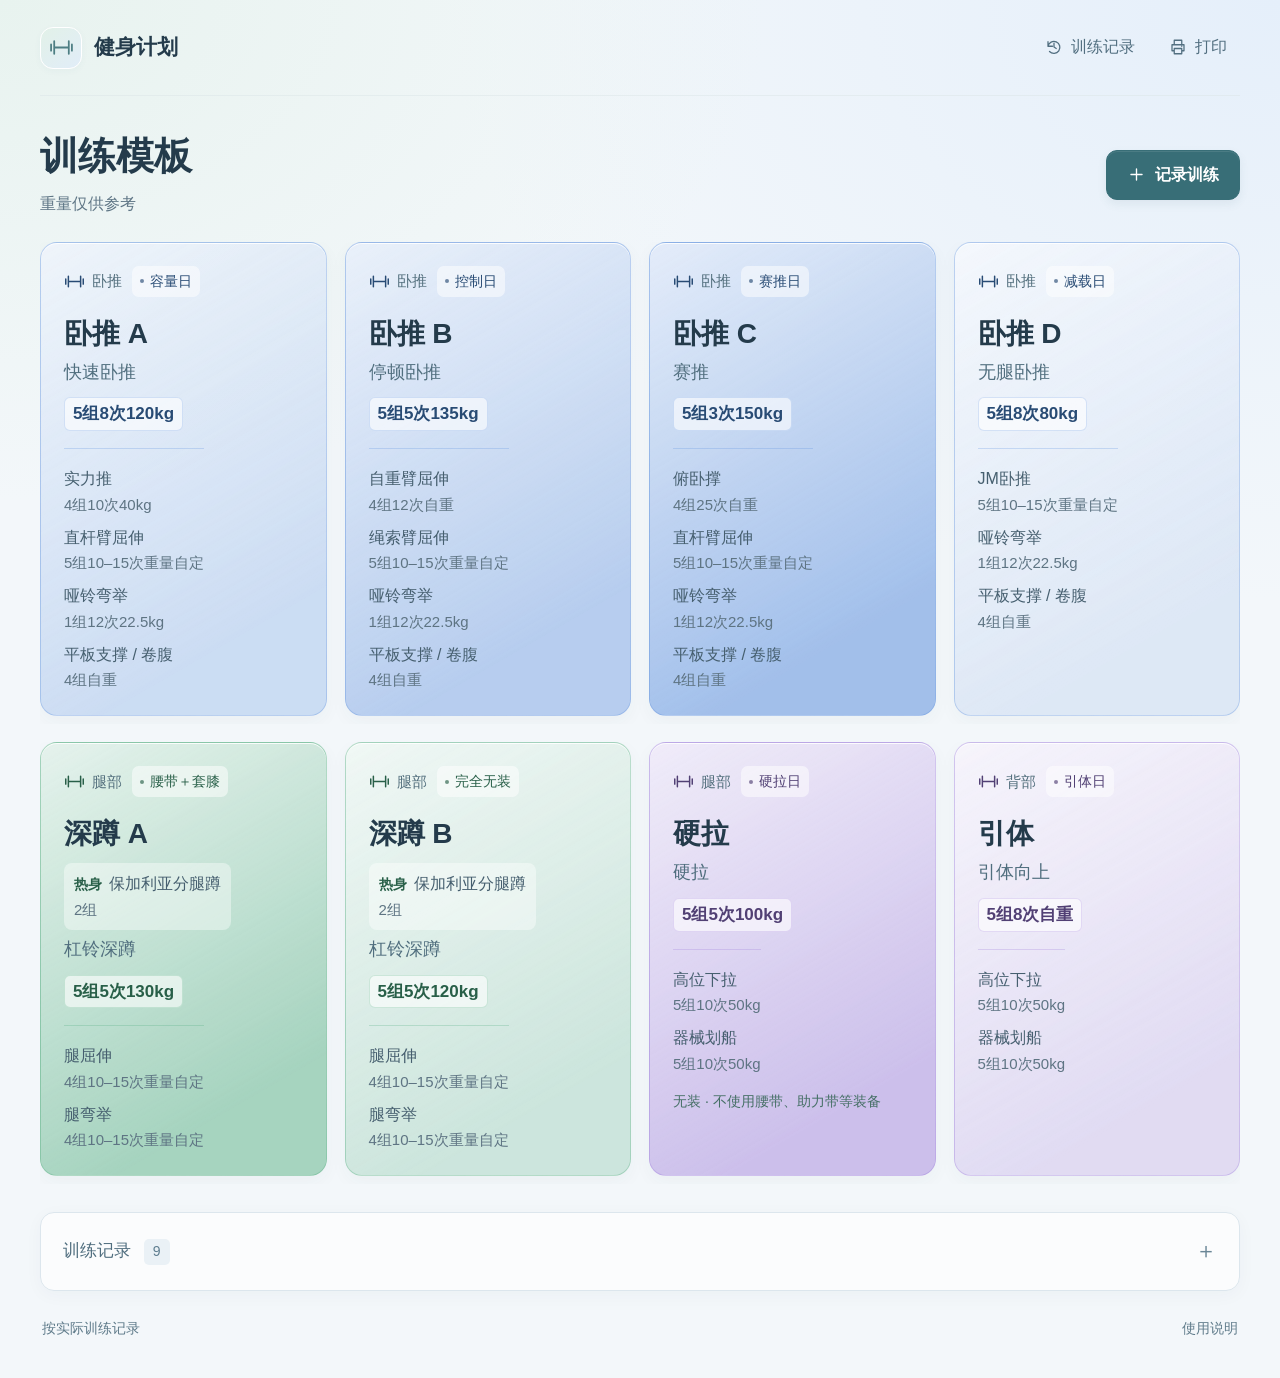
==== commit 7992c968: "重排训练模板配色并更新11月训练记录" ====
--- a/项目资料/src/index.html
+++ b/项目资料/src/index.html
@@ -14,7 +14,6 @@
   <body>
     <svg class="svg-library" xmlns="http://www.w3.org/2000/svg" aria-hidden="true">
       <symbol id="i-barbell" viewBox="0 0 24 24"><path d="M2 9v6M5 6v12M19 6v12M22 9v6M5 12h14" /></symbol>
-      <symbol id="i-check" viewBox="0 0 24 24"><path d="m5 12 4 4L19 6" /></symbol>
       <symbol id="i-close" viewBox="0 0 24 24"><path d="m6 6 12 12M6 18 18 6" /></symbol>
       <symbol id="i-plus" viewBox="0 0 24 24"><path d="M12 5v14M5 12h14" /></symbol>
       <symbol id="i-calendar" viewBox="0 0 24 24"><rect x="4" y="5" width="16" height="16" rx="3" /><path d="M8 3v4m8-4v4M4 11h16m-11 4h2m4 0h2m-8 3h2" /></symbol>
@@ -32,7 +31,6 @@
           <div><h1 id="schedule-title">训练模板</h1><p class="calendar-range">重量仅供参考</p></div>
           <button type="button" class="primary-button" id="openWorkout"><svg class="icon"><use href="#i-plus" /></svg>记录训练</button>
         </div>
-        <div class="calendar-meta"><span id="progressText"></span><div class="calendar-legend"><span><i class="legend-dot completed"></i>已练过</span></div></div>
         <div class="calendar-board">
           <div class="calendar-grid" id="planCalendar" aria-label="训练模板"></div>
         </div>
--- a/项目资料/src/styles.css
+++ b/项目资料/src/styles.css
@@ -43,37 +43,50 @@
 .primary-button { display: inline-flex; align-items: center; justify-content: center; gap: 9px; min-height: 50px; padding: 11px 20px; border: 1px solid #386e77; border-radius: 11px; background: #386e77; color: #fff; font-size: 16px; font-weight: 600; white-space: nowrap; box-shadow: 0 4px 10px #386e7716,inset 0 1px 0 #ffffff18; transition: background .15s,box-shadow .15s; }
 .primary-button:hover:not(:disabled) { background: #2c5d67; box-shadow: 0 5px 14px #386e7725; }
 .primary-button .icon { width: 19px; height: 19px; }
-.calendar-meta { display: flex; justify-content: space-between; align-items: center; gap: 16px; padding: 25px 2px 20px; color: var(--muted); font-size: 15px; }
-.calendar-legend > span { display: inline-flex; align-items: center; gap: 8px; }
-.legend-dot { width: 8px; height: 8px; border-radius: 50%; background: #82ad91; box-shadow: 0 0 0 3px #ffffff80; }
-.calendar-board { min-width: 0; }
-.calendar-grid { display: grid; grid-template-columns: minmax(0,2fr) minmax(0,1fr); gap: 18px; }
-.bench-templates { display: grid; grid-template-columns: repeat(2,minmax(0,1fr)); gap: 18px; min-width: 0; }
-.other-templates { display: grid; gap: 18px; min-width: 0; }
-.calendar-cell { display: flex; flex-direction: column; min-width: 0; padding: 23px; border: 1px solid #dce6ed; border-radius: 17px; background: #fff; color: var(--ink); text-align: left; box-shadow: var(--shadow); transition: border-color .18s,box-shadow .18s,transform .18s; }
+.calendar-board { min-width: 0; margin-top: 24px; }
+.calendar-grid { display: grid; grid-template-columns: minmax(0,1fr); gap: 18px; }
+.bench-templates,.other-templates { display: grid; grid-template-columns: repeat(4,minmax(240px,1fr)); gap: 18px; min-width: 0; overflow-x: auto; padding-bottom: 8px; scroll-snap-type: x proximity; }
+.calendar-cell { scroll-snap-align: start; }
+.equipment-note { display: block; margin-top: 14px; color: #456f65; font-size: 14px; line-height: 1.6; }
+.calendar-cell {
+  --card-rgb: 95 145 221;
+  --card-ink: #284b74;
+  --card-tint: .30;
+  display: flex; flex-direction: column; min-width: 0; padding: 23px;
+  border: 1px solid rgb(var(--card-rgb) / .34); border-radius: 17px;
+  background: linear-gradient(150deg,#ffffffbb,#ffffff1a 80%),rgb(var(--card-rgb) / var(--card-tint));
+  color: var(--ink); text-align: left;
+  box-shadow: inset 0 1px 0 #ffffffd9,0 6px 18px #2843570a;
+  transition: border-color .18s,box-shadow .18s,transform .18s;
+}
+[data-template="bench-c"] { --card-tint: .62; }
+[data-template="bench-b"] { --card-tint: .46; }
+[data-template="bench-d"] { --card-tint: .17; }
+[data-template="squat-a"],[data-template="squat-b"] { --card-rgb: 79 170 125; --card-ink: #285f48; }
+[data-template="squat-a"] { --card-tint: .53; }
+[data-template="squat-b"] { --card-tint: .27; }
+[data-template="deadlift"],[data-template="back"] { --card-rgb: 154 122 216; --card-ink: #514074; }
+[data-template="deadlift"] { --card-tint: .50; }
+[data-template="back"] { --card-tint: .25; }
 .calendar-cell > * { flex-shrink: 0; }
-.calendar-cell.completed { border-color: #bdd8c6; background: linear-gradient(145deg,#eaf5ee,#f4faf5); }
 .cell-top { display: flex; justify-content: space-between; align-items: center; gap: 10px; margin-bottom: 18px; }
 .cell-category { display: inline-flex; align-items: center; gap: 7px; color: #536f7d; font-size: 15px; font-weight: 500; }
-.cell-category .icon { width: 21px; height: 21px; color: #5e8d98; }
-.cell-kind { display: inline-flex; align-items: center; gap: 6px; padding: 4px 8px; border-radius: 7px; background: #edf3fb; color: #4b7198; font-size: 14px; font-weight: 500; white-space: nowrap; }
+.cell-category .icon { width: 21px; height: 21px; color: var(--card-ink); }
+.cell-kind { display: inline-flex; align-items: center; gap: 6px; padding: 4px 8px; border-radius: 7px; background: #ffffff85; color: var(--card-ink); font-size: 14px; font-weight: 500; white-space: nowrap; }
 .cell-kind::before { content: ""; width: 4px; height: 4px; border-radius: 50%; background: currentColor; opacity: .65; }
-.back .cell-kind { color: #527c6b; background: #ecf5ef; }
-.legs .cell-kind { color: #637c56; background: #f0f4e9; }
 .cell-main { display: block; font-size: var(--font-title); font-weight: 600; line-height: 1.35; }
+.cell-primary { display: contents; }
 .cell-exercise { margin-top: 5px; color: #506e7e; font-size: var(--font-exercise); line-height: 1.6; }
 .cell-dose { display: flex; flex-wrap: wrap; align-items: center; gap: 8px 12px; margin-top: 11px; font-size: var(--font-dose); font-variant-numeric: tabular-nums; line-height: 1.5; }
-.cell-dose > span { display: inline-block; padding: 3px 8px; border: 1px solid #e0e9ee; border-radius: 6px; background: #f4f7f9; color: #456575; font-weight: 600; }
+.cell-dose > span { display: inline-block; max-width: 100%; padding: 3px 8px; border: 1px solid rgb(var(--card-rgb) / .24); border-radius: 6px; background: #ffffff9c; color: var(--card-ink); font-weight: 600; }
 .cell-dose em { font-style: normal; font-size: 16px; color: #4d707b; }
-.completed .cell-dose > span { border-color: #d6e8dc; background: #ffffffa0; color: #48785d; }
-.cell-aux { display: grid; gap: 8px; padding-top: 17px; margin-top: 17px; border-top: 1px solid #e2ebf0; }
+.cell-aux { display: grid; gap: 8px; padding-top: 17px; margin-top: 17px; border-top: 1px solid rgb(var(--card-rgb) / .27); }
 .cell-aux-row { display: grid; grid-template-columns: minmax(0,1fr) auto; align-items: baseline; gap: 12px; color: #465f6f; font-size: var(--font-aux); line-height: 1.6; }
-.cell-aux-row > span:last-child { color: #5e7483; white-space: nowrap; font-size: var(--font-small); font-variant-numeric: tabular-nums; }
+.cell-aux-row > span:last-child { color: #5e7483; white-space: normal; text-align: right; font-size: var(--font-small); font-variant-numeric: tabular-nums; }
 .cell-aux-row small { display: block; margin-top: 3px; color: #607b88; font-size: var(--font-note); line-height: 1.5; }
-.completed .cell-aux { border-color: #d5e7dc; }
-.cell-foot { display: flex; align-items: center; margin-top: auto; padding-top: 19px; color: #49775b; font-size: var(--font-note); line-height: 1.6; }
-.cell-status { display: inline-flex; align-items: center; gap: 6px; font-weight: 500; }
-.cell-status .icon { width: 15px; height: 15px; padding: 2px; border-radius: 50%; color: #fff; background: #78a587; stroke-width: 2; }
+.cell-warmup { margin-top: 10px; padding: 8px 10px; border-radius: 8px; background: #ffffff65; }
+.cell-warmup small { display: inline; margin: 0 7px 0 0; color: var(--card-ink, #456575); font-weight: 600; }
+#logForm .cell-warmup { margin-top: 14px; background: #f2f7fb; }
 .history-panel { margin-top: 28px; border: 1px solid #dce6ed; border-radius: 14px; background: #ffffffb0; box-shadow: var(--shadow); }
 .history-panel > summary { display: flex; justify-content: space-between; align-items: center; gap: 14px; padding: 20px 22px; cursor: pointer; list-style: none; color: #4f6d7e; font-size: 17px; }
 .history-panel > summary::-webkit-details-marker { display: none; }
@@ -87,6 +100,7 @@
 .history-calendar { padding: 18px; border: 1px solid var(--line); border-radius: 13px; background: #fff; }
 .month-toolbar { display: flex; justify-content: space-between; align-items: center; gap: 14px; margin-bottom: 16px; }
 .month-toolbar strong { font-size: 22px; font-weight: 600; }
+.calendar-weight-unit { display: none; }
 .next-month .icon { transform: rotate(180deg); }
 .record-weekdays { display: grid; grid-template-columns: repeat(7,minmax(0,1fr)); gap: 6px; margin-bottom: 8px; color: #607b8d; text-align: center; font-size: 15px; }
 .record-calendar-grid { display: grid; grid-template-columns: repeat(7,minmax(0,1fr)); gap: 6px; }
@@ -96,8 +110,16 @@
 .record-day-number { font-size: 18px; line-height: 1.35; font-variant-numeric: tabular-nums; }
 .record-day.has-records { background: #eef7f1; border-color: #c7dece; color: #3f6c50; }
 .record-day.selected { border-color: #477d89; box-shadow: inset 0 0 0 1px #477d89; background: #edf5fa; }
-.day-templates { display: grid; gap: 3px; color: #507563; font-size: 14px; line-height: 1.45; }
-.day-indicator { display: none; }
+.month-scroll { overflow-x: auto; max-width: 100%; min-width: 0; overscroll-behavior-x: contain; scrollbar-width: thin; scrollbar-color: #aac3cf #f1f6f8; }
+.month-content { min-width: 560px; }
+.day-records { display: grid; gap: 9px; width: 100%; }
+.day-record { display: grid; gap: 4px; color: #456b55; font-size: 14px; line-height: 1.5; }
+.day-record-load { display: none; }
+.day-record + .day-record { border-top: 1px solid #d3e3d9; padding-top: 8px; }
+.day-record strong { font-size: 15px; font-weight: 600; }
+.day-record-weights { color: #42685b; font-size: 14px; line-height: 1.6; font-variant-numeric: tabular-nums; }
+.calendar-scroll-hint { display: none; margin-top: 10px; color: var(--muted); font-size: 14px; }
+.history-main-lift { color: #496a7b; }
 .history-day-heading { display: flex; justify-content: space-between; align-items: center; gap: 16px; margin-top: 24px; }
 .history-day-heading h3 { font-size: 20px; font-weight: 500; font-variant-numeric: tabular-nums; }
 .history-row { display: grid; grid-template-columns: minmax(0,1fr) auto; align-items: center; gap: 16px; padding: 18px 0; border-bottom: 1px solid var(--line); }
@@ -135,7 +157,7 @@
 .set-log legend { color: #40667a; padding: 0; font-size: 16px; font-weight: 500; }
 .set-log legend > span { color: #617f91; font-size: 14px; font-weight: 400; }
 .copy-weight { position: absolute; right: 0; top: -23px; border: 0; padding: 0; color: #4e778e; background: none; font-size: 14px; }
-.weight-grid { display: grid; grid-template-columns: repeat(5,minmax(0,1fr)); gap: 10px; }
+.weight-grid { display: grid; grid-template-columns: repeat(var(--set-count,5),minmax(0,1fr)); gap: 10px; }
 .weight-grid label { color: #5f7e90; text-align: center; font-size: 14px; }
 .weight-grid input { padding: 9px 6px; text-align: center; font-size: 18px; font-variant-numeric: tabular-nums; appearance: textfield; -moz-appearance: textfield; }
 .weight-grid input::-webkit-inner-spin-button,.weight-grid input::-webkit-outer-spin-button { appearance: none; margin: 0; }
@@ -150,82 +172,109 @@
 @media(max-width:960px) {
   .shell { width: calc(100% - 44px); }
   .calendar-grid { grid-template-columns: minmax(0,1fr); gap: 16px; }
-  .other-templates { grid-template-columns: repeat(3,minmax(0,1fr)); gap: 16px; }
+  .bench-templates,.other-templates { grid-template-columns: repeat(2,minmax(0,1fr)); gap: 16px; overflow: visible; padding-bottom: 0; }
   .calendar-cell { padding: 20px; }
-}
-@media(max-width:680px) { .other-templates { grid-template-columns: minmax(0,1fr); } }
-@media(max-width:600px) {
-  :root { --font-body: 16px; --font-title: 25px; --font-exercise: 17px; --font-dose: 16px; --font-aux: 15px; --font-small: 15px; --font-note: 14px; }
+  .cell-aux-row { grid-template-columns: minmax(0,1fr); gap: 2px; }
+  .cell-aux-row > span:last-child { text-align: left; }
+}
+@media screen and (max-width:600px) {
+  :root { --font-body: 16px; --font-title: 24px; --font-exercise: 17px; --font-dose: 16px; --font-aux: 16px; --font-small: 15px; --font-note: 14px; }
+  html { scroll-padding-top: 84px; }
   .shell { width: calc(100% - 28px); }
-  .site-header { min-height: 82px; gap: 8px; }
-  .brand { gap: 8px; font-size: 18px; }
-  .brand-mark { width: 34px; height: 34px; border-radius: 10px; }
+  .site-header { position: sticky; top: 0; z-index: 4; width: 100%; min-height: 70px; padding: max(12px,env(safe-area-inset-top)) 14px 12px; background: #f3f8f9ed; backdrop-filter: blur(16px); border-bottom-color: #dce8e8; }
+  .brand { gap: 8px; font-size: 19px; }
+  .brand-mark { width: 34px; height: 34px; border-radius: 11px; }
   .brand .icon { width: 21px; height: 21px; }
-  .site-header nav { gap: 0; font-size: 14px; }
-  .site-header nav a,.site-header nav button { gap: 5px; min-height: 42px; padding: 7px 8px; }
-  .site-header nav .icon { width: 16px; height: 16px; }
-  .calendar-heading { padding-top: 28px; gap: 12px; }
-  h1 { font-size: 32px; }
-  .calendar-range { font-size: 15px; margin-top: 8px; }
-  #openWorkout { min-height: 46px; padding: 10px 13px; gap: 6px; font-size: 15px; }
+  .site-header nav { font-size: 15px; }
+  .site-header nav a { min-height: 44px; padding: 8px 10px; background: #fff9; border-color: #dce7ea; }
+  #printButton { display: none; }
+  .calendar-heading { padding-top: 25px; gap: 12px; }
+  h1 { font-size: 30px; }
+  .calendar-range { font-size: 14px; margin-top: 5px; }
+  #openWorkout { min-height: 46px; padding: 10px 13px; font-size: 15px; gap: 5px; }
   #openWorkout .icon { width: 17px; height: 17px; }
-  .calendar-meta { padding: 22px 1px 18px; font-size: 14px; }
-  .bench-templates,.other-templates { gap: 12px; }
-  .calendar-cell { padding: 17px 14px; border-radius: 13px; }
-  .cell-top { gap: 7px; margin-bottom: 16px; }
-  .cell-category { font-size: 14px; gap: 5px; }
-  .cell-category .icon { width: 18px; height: 18px; }
-  .cell-kind { font-size: 14px; padding: 3px 6px; gap: 4px; }
-  .cell-dose { gap: 7px; margin-top: 10px; }
-  .cell-dose > span { padding: 2px 6px; }
-  .cell-dose em { font-size: 15px; }
-  .cell-aux { margin-top: 15px; padding-top: 15px; gap: 8px; }
-  .cell-aux-row { gap: 8px; }
-  .cell-foot { padding-top: 16px; }
-  .other-templates .calendar-cell { padding: 20px; }
-  .history-panel { margin-top: 22px; }
-  .history-panel > summary { padding: 18px 15px; font-size: 17px; }
-  .history-content { padding: 0 14px 19px; }
-  .history-calendar { padding: 11px; border-radius: 11px; }
-  .month-toolbar { margin-bottom: 14px; gap: 8px; }
-  .month-toolbar strong { font-size: 20px; }
-  .month-toolbar .icon-button { width: 40px; height: 40px; }
-  .record-weekdays { gap: 4px; font-size: 14px; }
-  .record-calendar-grid { gap: 4px; }
-  .record-day,.calendar-blank { min-height: 60px; padding: 7px 2px; border-radius: 7px; }
-  .record-day { align-items: center; gap: 7px; }
-  .record-day-number { font-size: 18px; }
-  .day-templates { display: none; }
-  .day-indicator { display: grid; place-items: center; width: 7px; height: 7px; border-radius: 50%; background: #75a589; font-size: 14px; line-height: 1; }
-  .day-indicator:not(:empty) { width: 20px; height: 20px; color: #fff; }
-  .history-day-heading { margin-top: 22px; gap: 10px; }
-  .history-day-heading h3 { font-size: 18px; }
+  .calendar-board { margin-top: 18px; }
+  .calendar-grid { gap: 12px; }
+  .bench-templates,.other-templates { grid-template-columns: minmax(0,1fr); gap: 12px; }
+  .calendar-cell { display: grid; grid-template-columns: minmax(0,1fr) auto; align-content: start; gap: 12px; padding: 18px; border-radius: 17px; }
+  .cell-main { grid-column: 1; grid-row: 1; align-self: center; font-size: 24px; }
+  .cell-top { grid-column: 2; grid-row: 1; margin: 0; }
+  .cell-category { display: none; }
+  .cell-kind { font-size: 14px; padding: 4px 8px; }
+  .cell-primary { grid-column: 1/-1; display: flex; flex-wrap: wrap; align-items: center; justify-content: space-between; gap: 7px 10px; }
+  .cell-exercise { margin: 0; }
+  .cell-dose { margin: 0; line-height: 1.5; }
+  .cell-dose > span { padding: 3px 7px; }
+  .cell-aux,.equal-exercises { grid-column: 1/-1; margin: 0; padding-top: 12px; gap: 8px; }
+  .cell-aux-row { grid-template-columns: minmax(0,1fr) auto; align-items: start; gap: 10px; }
+  .cell-aux-row > span:last-child { max-width: 185px; text-align: right; }
+  .equipment-note { grid-column: 1/-1; margin: 0; font-size: 14px; }
+  .calendar-cell .cell-warmup { grid-column: 1/-1; margin-top: 0; }
+  .history-panel { margin-top: 20px; border-radius: 17px; }
+  .history-panel > summary { padding: 16px 14px; font-size: 17px; }
+  .history-content { padding: 0 12px 16px; }
+  .history-actions { gap: 8px; margin: 0 0 14px; }
+  .history-actions .outline-button { flex: 1; }
+  .history-calendar { padding: 10px 7px; border-radius: 12px; }
+  .month-toolbar { margin-bottom: 15px; gap: 8px; }
+  .month-toolbar strong { font-size: 20px; text-align: center; }
+  .calendar-weight-unit { display: block; margin-top: 3px; color: var(--muted); font-size: 14px; font-weight: 400; }
+  .month-content { min-width: 0; }
+  .month-scroll { overflow: visible; }
+  .record-weekdays { gap: 3px; font-size: 14px; }
+  .record-calendar-grid { gap: 3px; }
+  .record-day,.calendar-blank { min-height: 86px; padding: 7px 2px; border-radius: 7px; }
+  .record-day { align-items: center; gap: 5px; text-align: center; }
+  .record-day-number { font-size: 16px; }
+  .day-records { gap: 5px; }
+  .day-record { gap: 3px; line-height: 1.35; }
+  .day-record strong { font-size: 14px; font-weight: 500; letter-spacing: -.3px; }
+  .day-record-weights { display: none; }
+  .day-record-load { display: block; color: #42685b; font-size: 14px; line-height: 1.3; font-variant-numeric: tabular-nums; }
+  .calendar-scroll-hint { display: block; margin-top: 10px; font-size: 14px; text-align: center; }
+  .history-day-heading { margin-top: 20px; gap: 10px; }
+  .history-day-heading h3 { font-size: 19px; }
   .history-day-heading .outline-button { font-size: 14px; padding-inline: 10px; }
-  .history-row { gap: 12px; }
-  .history-row strong { font-size: 19px; }
-  .history-dose { font-size: 15px; margin-left: 8px; }
+  .history-row { gap: 10px; padding-block: 15px; align-items: start; }
+  .history-row strong { font-size: 20px; }
+  .history-dose { margin: 4px 0 0; display: block; font-size: 15px; }
   .history-row p { font-size: 16px; }
-  .site-footer { font-size: 14px; }
-  .workout-dialog { padding: 23px 20px; border-radius: 17px; }
-  .dialog-heading { padding-bottom: 22px; }
+  .site-footer { font-size: 14px; padding-bottom: max(24px,env(safe-area-inset-bottom)); }
+  .save-status { bottom: max(20px,env(safe-area-inset-bottom)); font-size: 15px; }
+  .workout-dialog { position: fixed; inset: auto 0 0; width: 100%; max-width: 100%; max-height: calc(100dvh - 12px); margin: 0; padding: 0 18px max(6px,env(safe-area-inset-bottom)); border: 0; border-radius: 23px 23px 0 0; scroll-padding-block: 80px; }
+  .dialog-heading { position: sticky; top: 0; z-index: 2; margin-inline: -18px; padding: 16px 18px; background: #fffffff5; border-bottom: 1px solid #e5edf1; backdrop-filter: blur(12px); }
   .dialog-heading h2 { font-size: 21px; }
+  #sessionCard { padding-top: 18px; }
   .record-fields { gap: 12px; }
-  .record-main { padding: 13px; }
+  input,select { font-size: 17px; padding-inline: 10px; }
+  .record-main { padding: 12px; margin-top: 20px; }
   .record-main strong { font-size: 17px; }
-  .record-main > div > span,.record-main > small { font-size: 16px; }
-  .weight-grid { grid-template-columns: repeat(3,minmax(0,1fr)); gap: 12px 10px; }
-}
-@media(max-width:360px) {
-  .site-header nav a,.site-header nav button { padding-inline: 6px; }
+  .record-main > small { font-size: 15px; }
+  .set-log { margin-top: 25px; padding-top: 12px; }
+  .set-log legend { font-size: 16px; }
+  .copy-weight { min-height: 40px; top: -33px; padding: 7px 0 7px 8px; }
+  .weight-grid { gap: 7px; }
+  .weight-grid input { min-height: 54px; font-size: 17px; padding-inline: 2px; }
+  .record-actions { position: sticky; bottom: 0; z-index: 1; margin-top: 16px; padding: 12px 0; background: #fff; }
+  .record-actions .primary-button { min-height: 50px; }
+}
+@media screen and (max-width:360px) {
+  .brand { font-size: 18px; }
+  .site-header nav a { padding-inline: 8px; }
   .site-header nav .icon { display: none; }
-  h1 { font-size: 29px; }
+  h1 { font-size: 27px; }
+  #openWorkout { padding-inline: 10px; }
   #openWorkout .icon { display: none; }
-  .bench-templates { grid-template-columns: minmax(0,1fr); }
-  .calendar-cell { padding: 20px; }
+  .calendar-cell { padding: 15px; }
+  .cell-aux-row { gap: 7px; font-size: 15px; }
+  .cell-aux-row > span:last-child { max-width: 170px; }
   .record-fields { grid-template-columns: minmax(0,1fr); }
-  .workout-dialog { padding-inline: 18px; }
-  .record-weekdays { font-size: 14px; }
-  .history-calendar { padding: 8px; }
+  .history-content { padding-inline: 9px; }
+  .history-calendar { padding-inline: 5px; }
+  .record-weekdays,.record-calendar-grid { gap: 2px; }
+  .workout-dialog { padding-inline: 14px; }
+  .dialog-heading { margin-inline: -14px; padding-inline: 14px; }
+  .weight-grid { gap: 5px; }
 }
 @media(prefers-reduced-motion:reduce) { html { scroll-behavior: auto; } .calendar-cell,.primary-button { transition: none; } .calendar-cell:hover { transform: none; } }
 @media print {
@@ -236,10 +285,10 @@
   .calendar-heading { padding-top: 0; }
   h1 { font-size: 25px; }
   .calendar-range { font-size: 12px; margin-top: 4px; }
-  .calendar-meta { padding: 8px 0 10px; font-size: 12px; }
-  .calendar-grid { grid-template-columns: minmax(0,2fr) minmax(0,1fr); gap: 8px; }
+  .calendar-board { margin-top: 10px; }
+  .calendar-grid { grid-template-columns: repeat(2,minmax(0,1fr)); gap: 8px; }
   .bench-templates { grid-template-columns: repeat(2,minmax(0,1fr)); gap: 8px; }
-  .other-templates { grid-template-columns: minmax(0,1fr); gap: 8px; }
+  .other-templates { grid-template-columns: repeat(2,minmax(0,1fr)); gap: 8px; }
   .calendar-cell { padding: 10px; border-radius: 9px; box-shadow: none; break-inside: avoid; }
   .cell-top { margin-bottom: 6px; }
   .cell-category,.cell-kind { font-size: 11px; line-height: 1.3; }
@@ -251,8 +300,17 @@
   .cell-dose > span { padding: 1px 4px; }
   .cell-dose em { font-size: 12px; }
   .cell-aux { margin-top: 8px; padding-top: 8px; gap: 2px; }
+  .cell-aux-row { grid-template-columns: minmax(0,1fr) auto; gap: 8px; }
   .cell-aux-row,.cell-aux-row > span:last-child { font-size: 12px; line-height: 1.25; }
+  .cell-aux-row > span:last-child { text-align: right; }
   .cell-aux-row small { margin-top: 1px; font-size: 11px; line-height: 1.3; }
-  .cell-foot { font-size: 10px; padding-top: 6px; line-height: 1.25; }
-  .cell-status .icon { width: 11px; height: 11px; }
-}
+  .cell-warmup { margin-top: 5px; padding: 4px 5px; }
+  .cell-warmup small { margin: 0 4px 0 0; }
+}
+
+.equal-exercises { display: grid; gap: 12px; margin-top: 12px; font-size: var(--font-body, 17px); }
+
+@media screen and (min-width:961px) {
+  .cell-aux-row { grid-template-columns: minmax(0,1fr); gap: 1px; }
+  .cell-aux-row > span:last-child { text-align: left; }
+}
